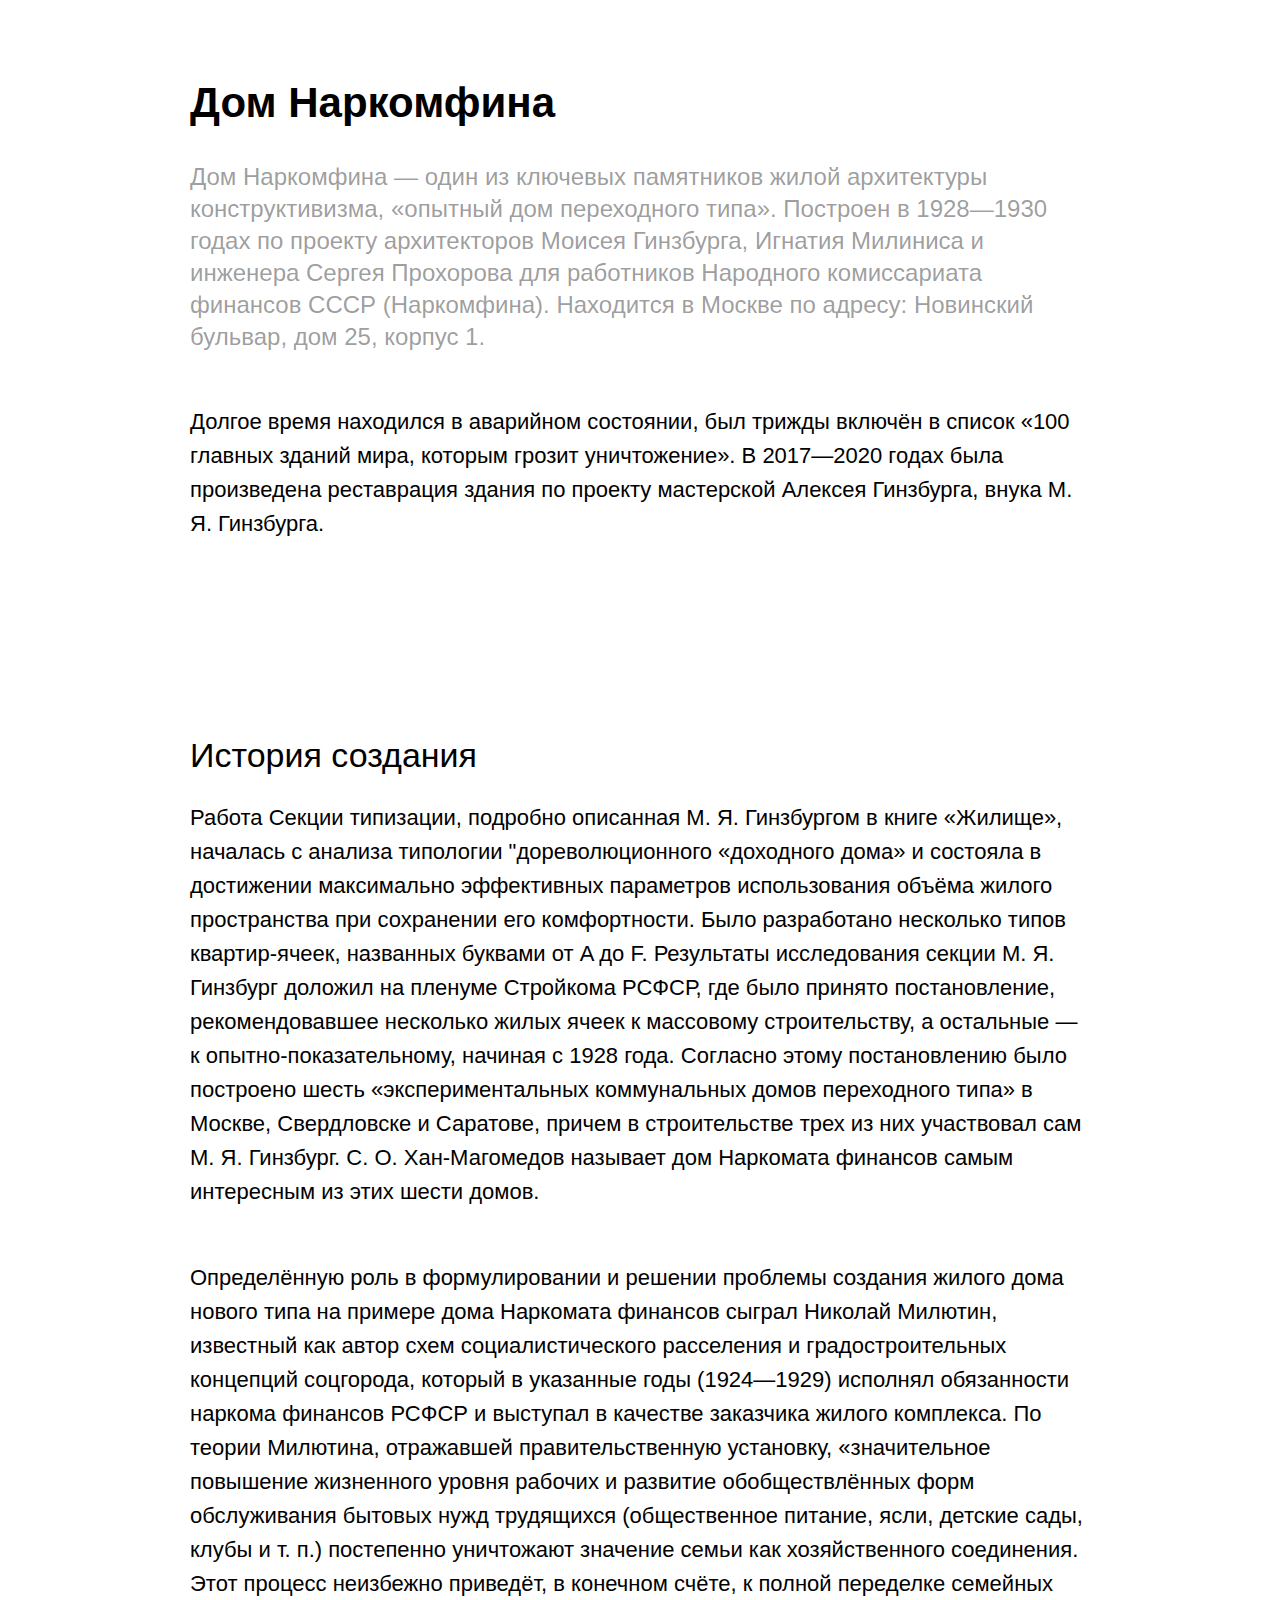
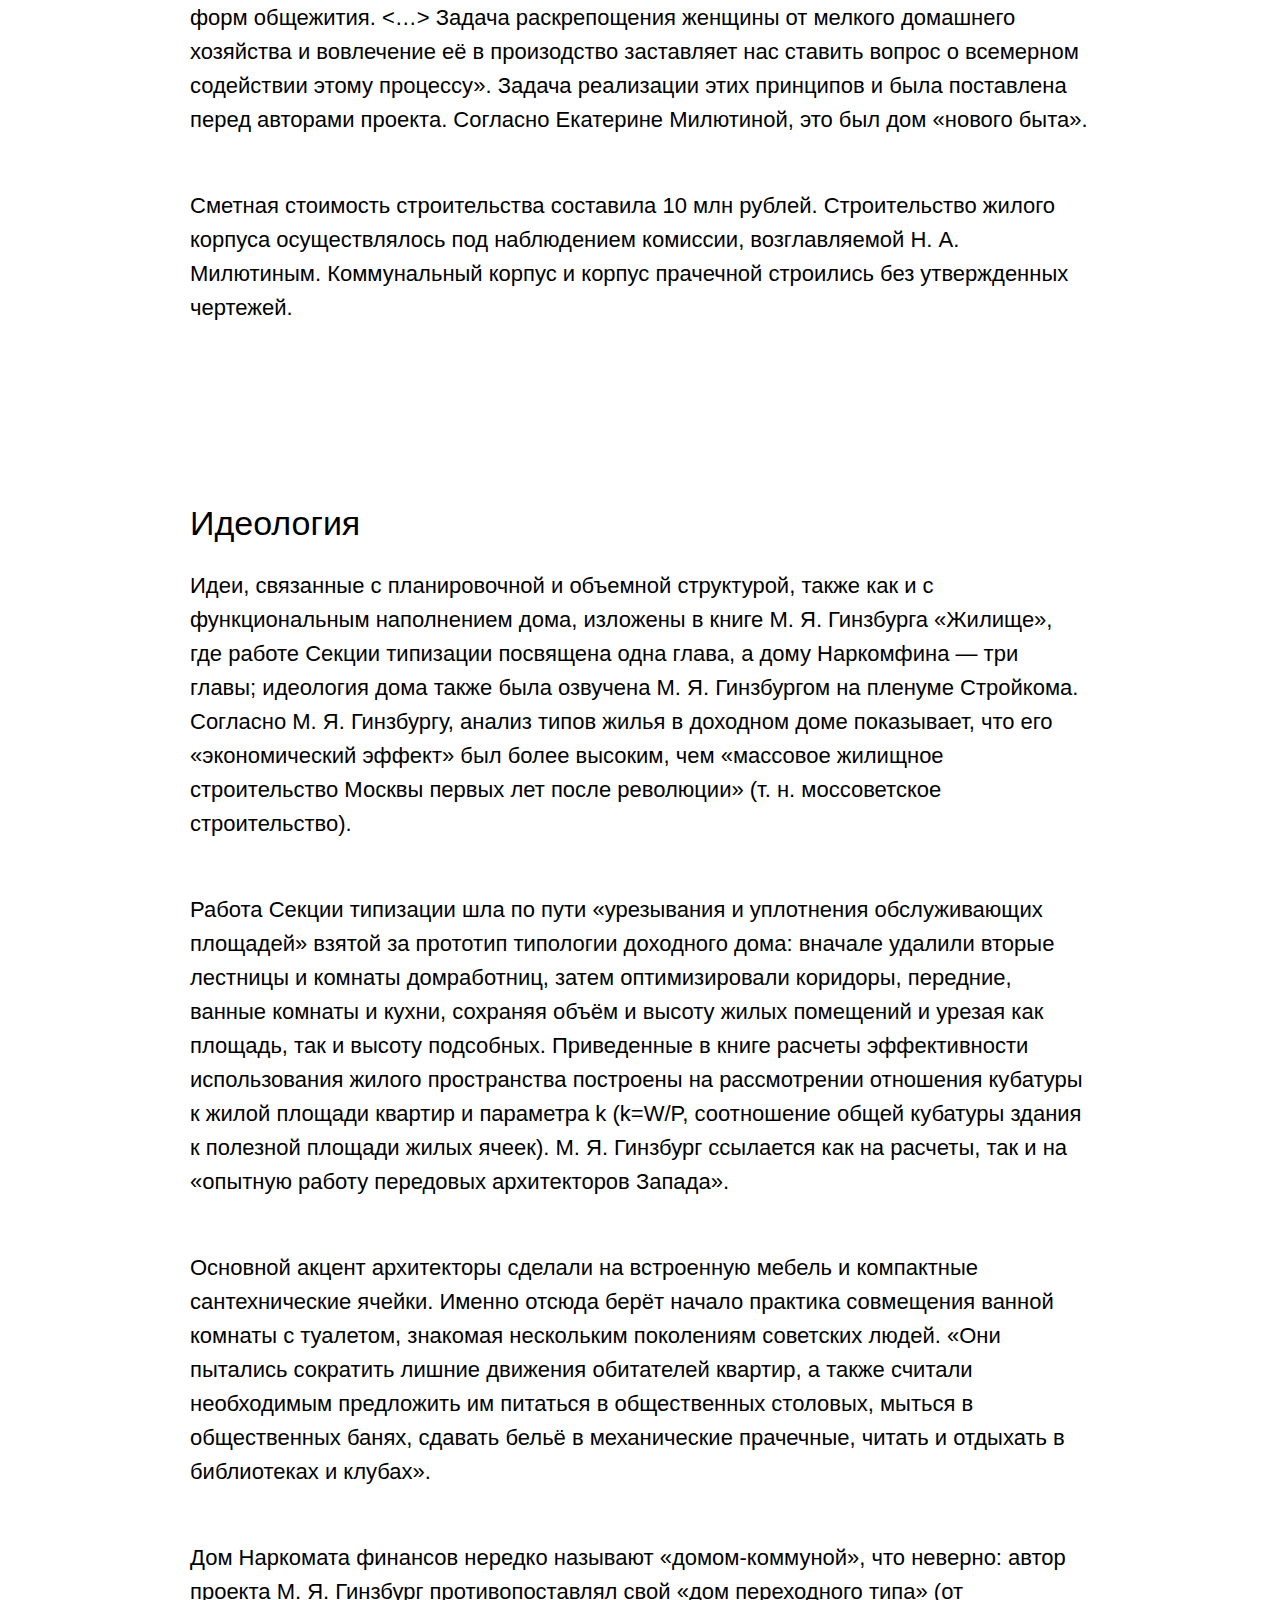
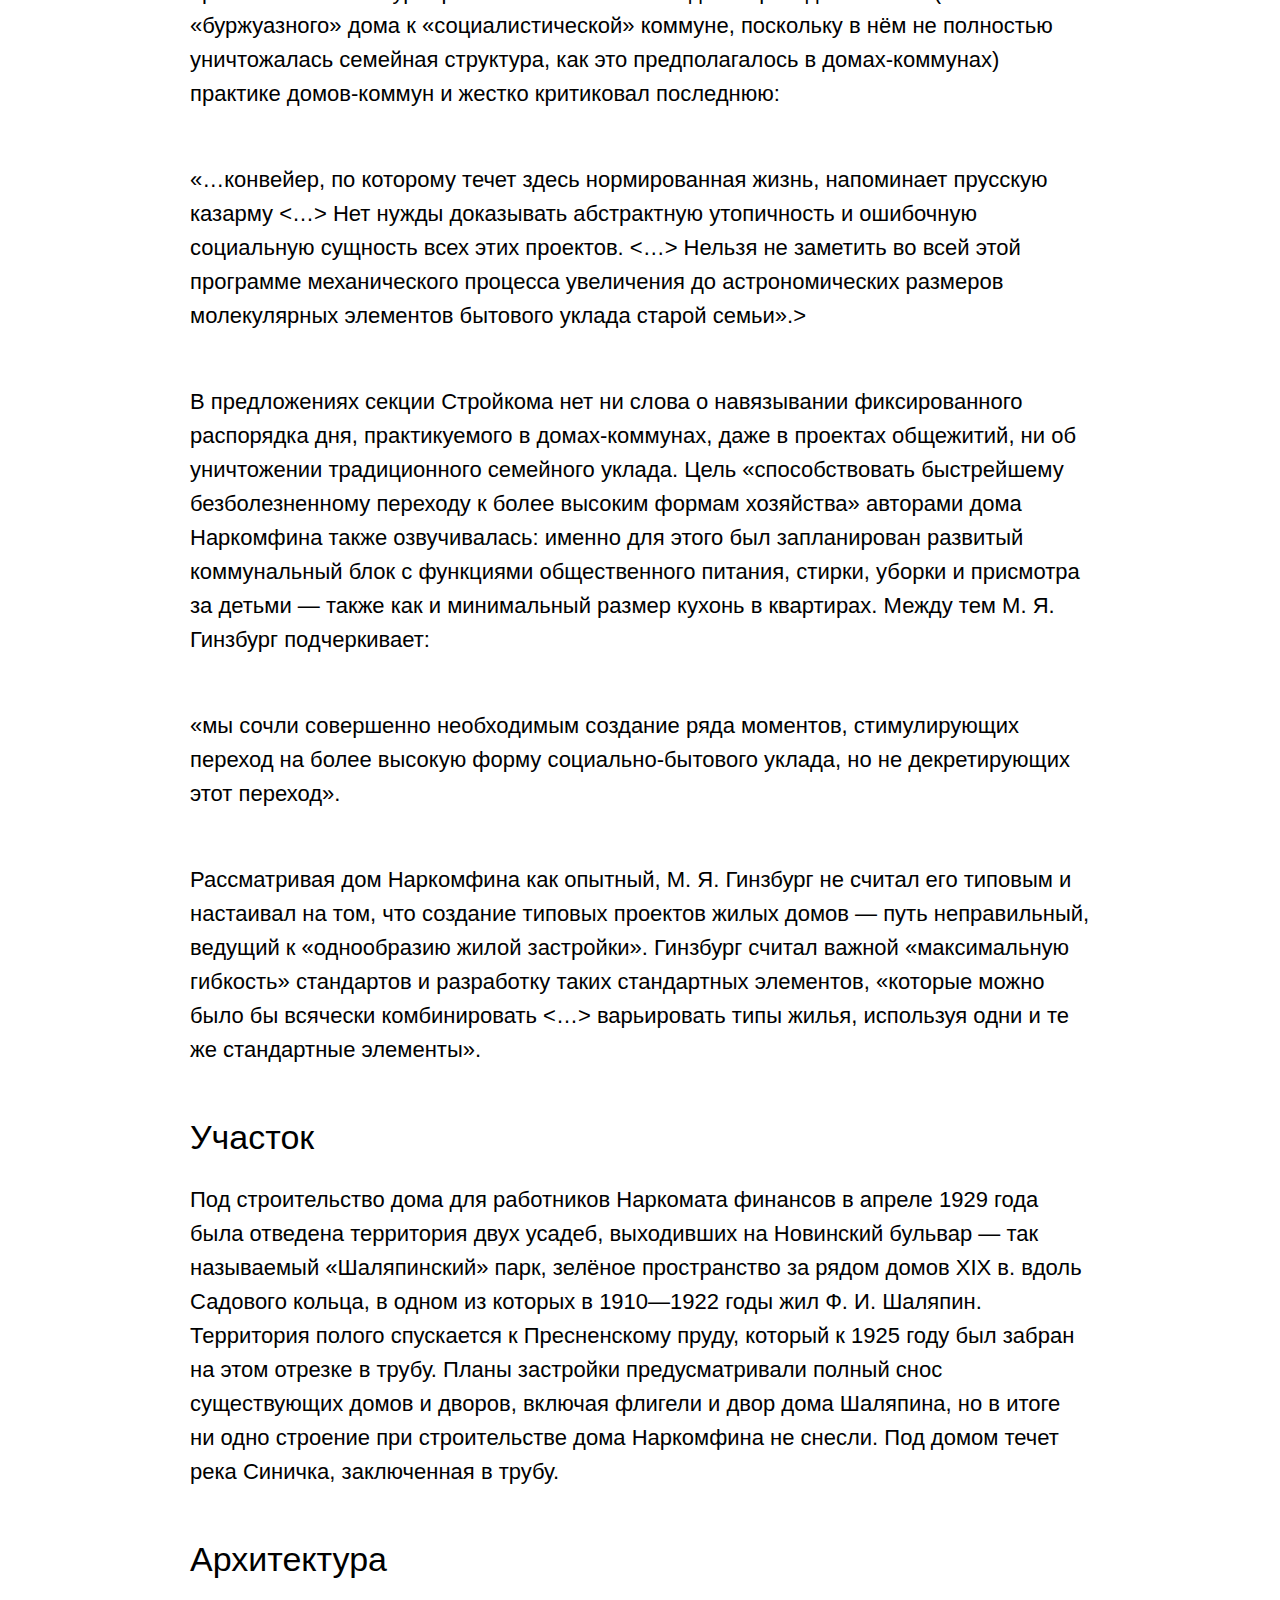
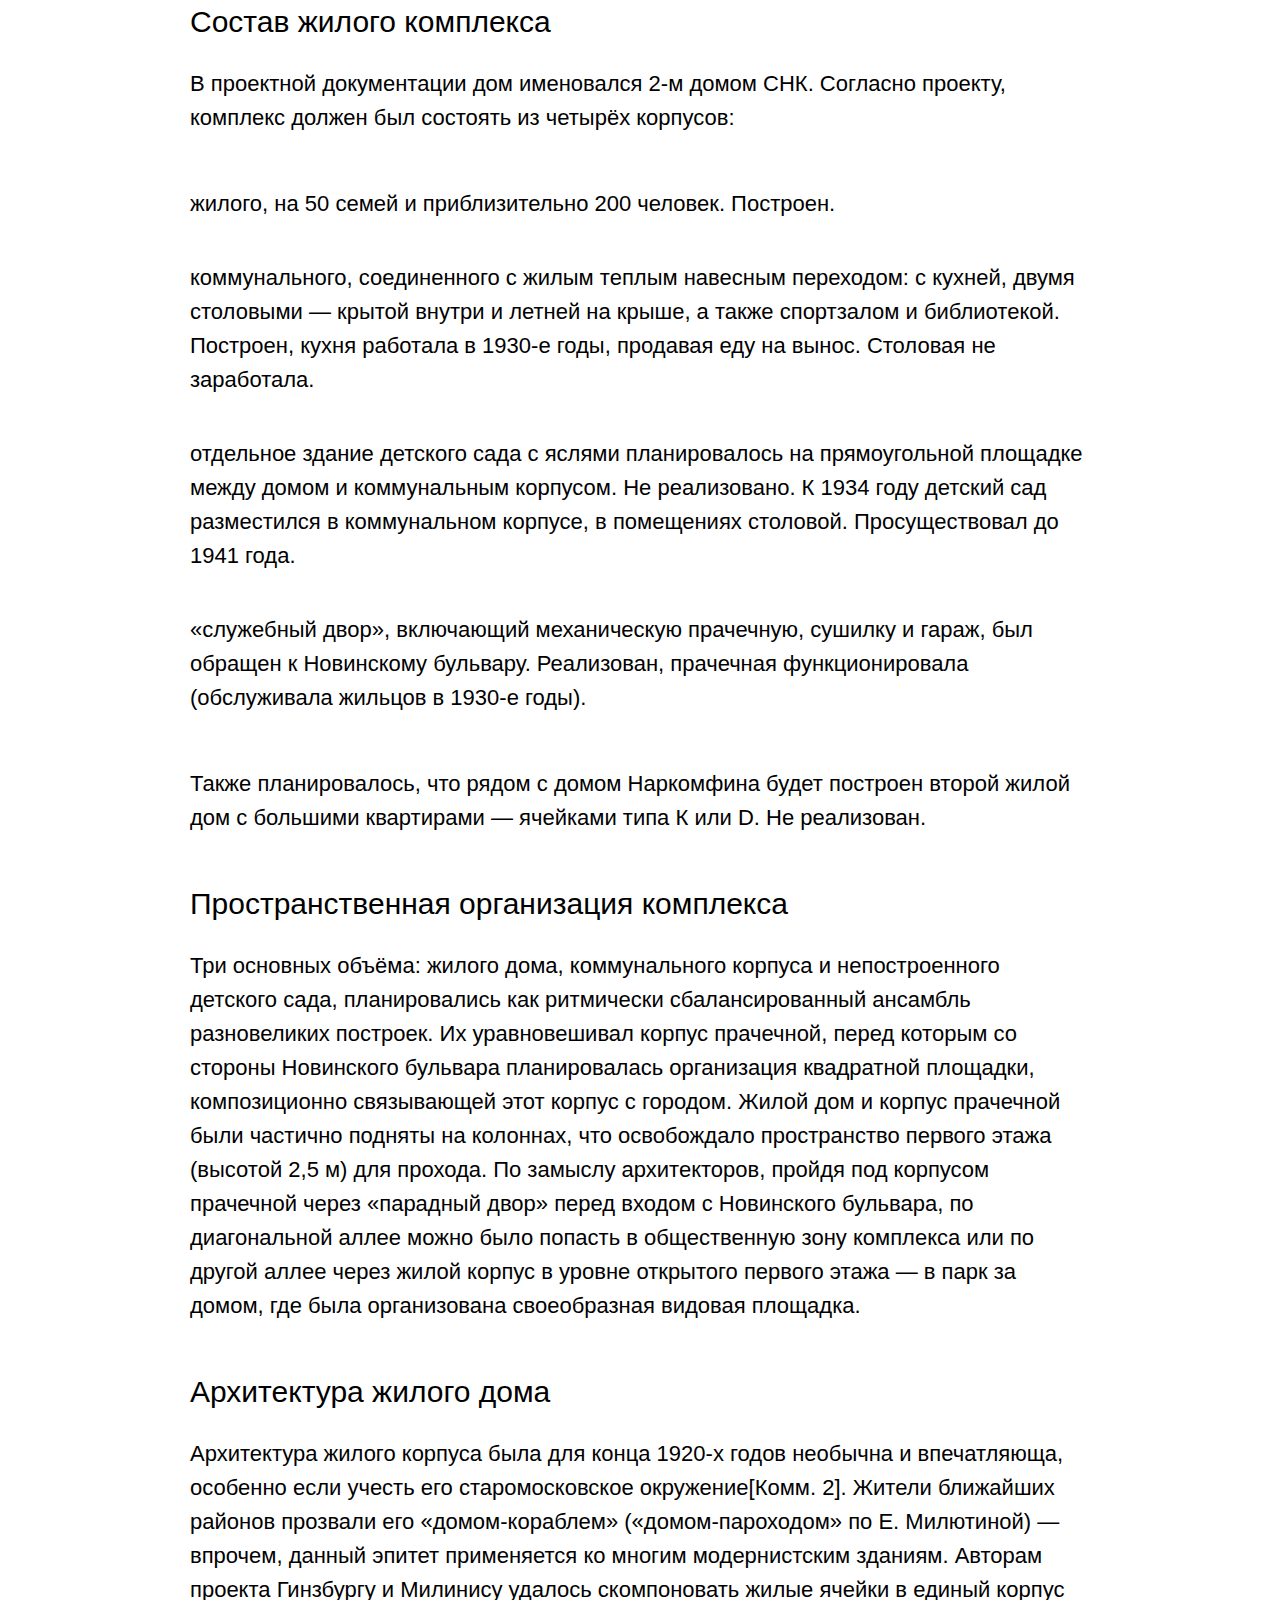
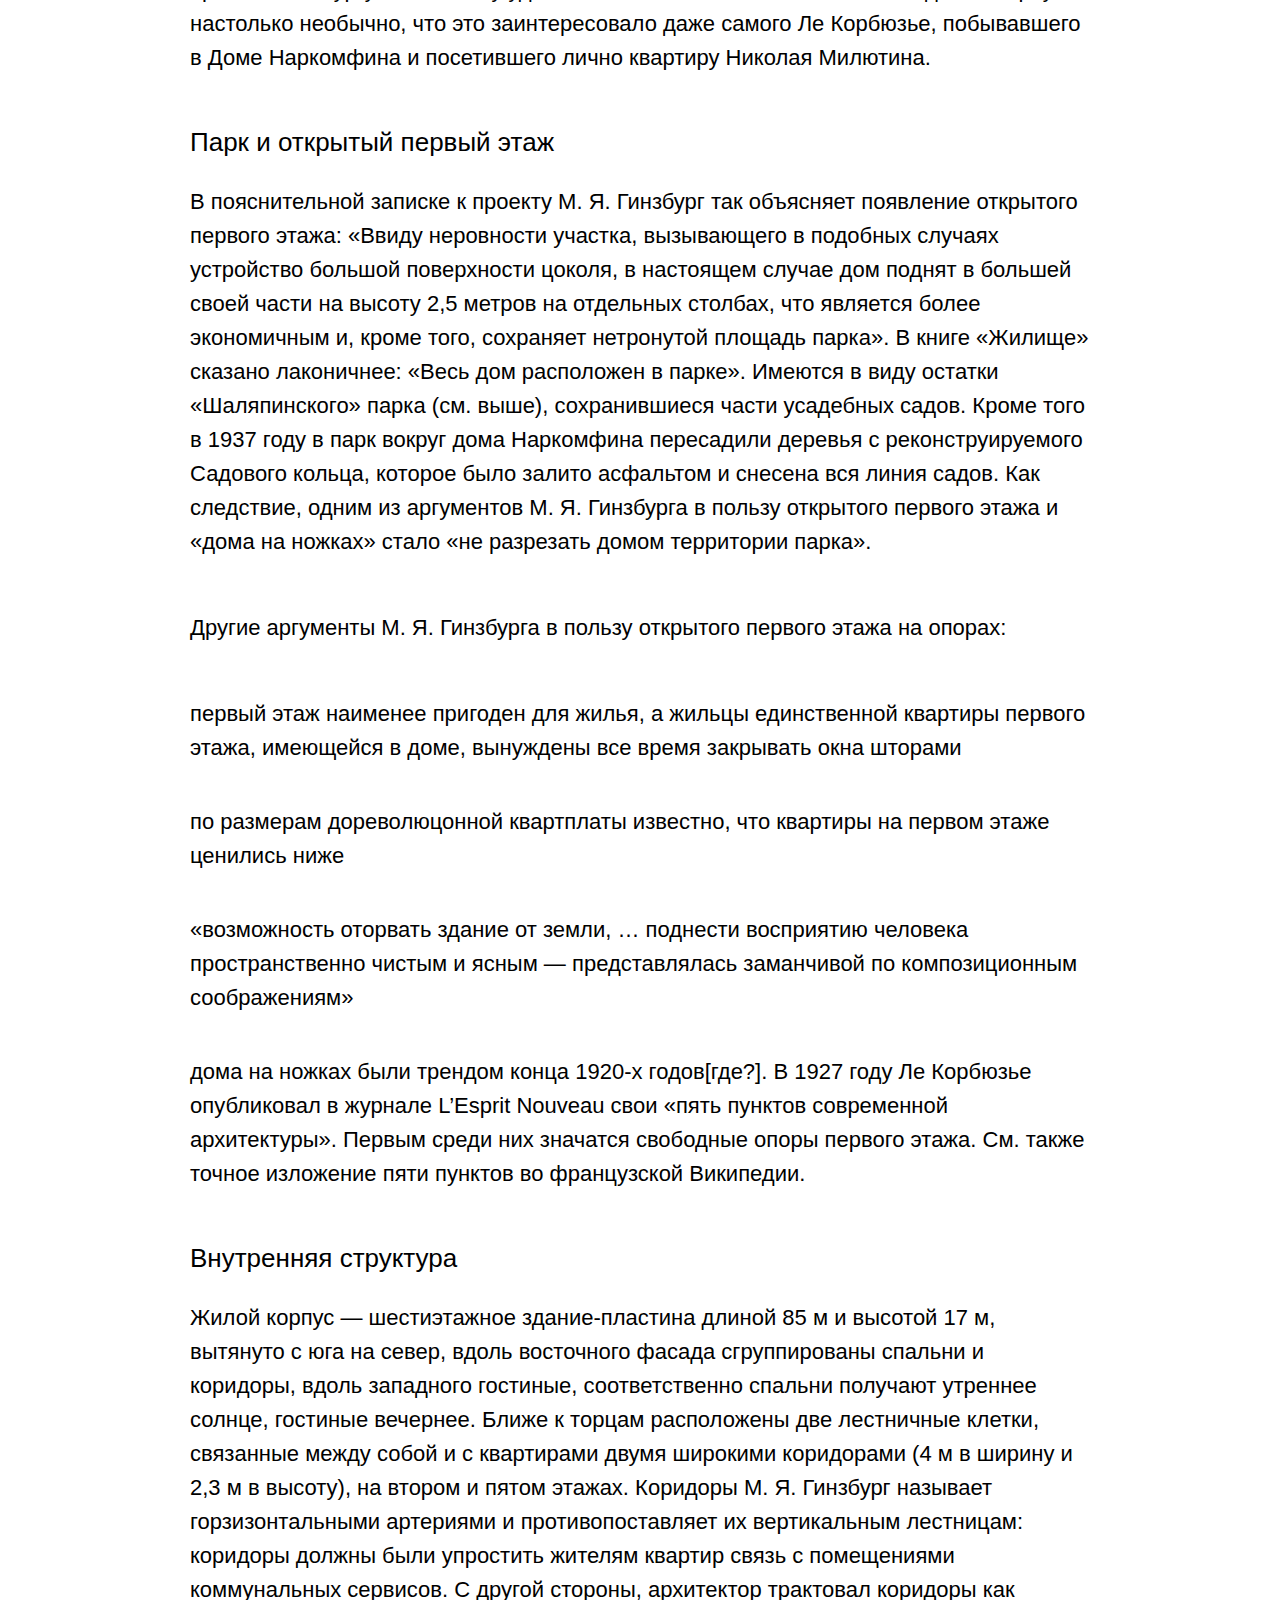
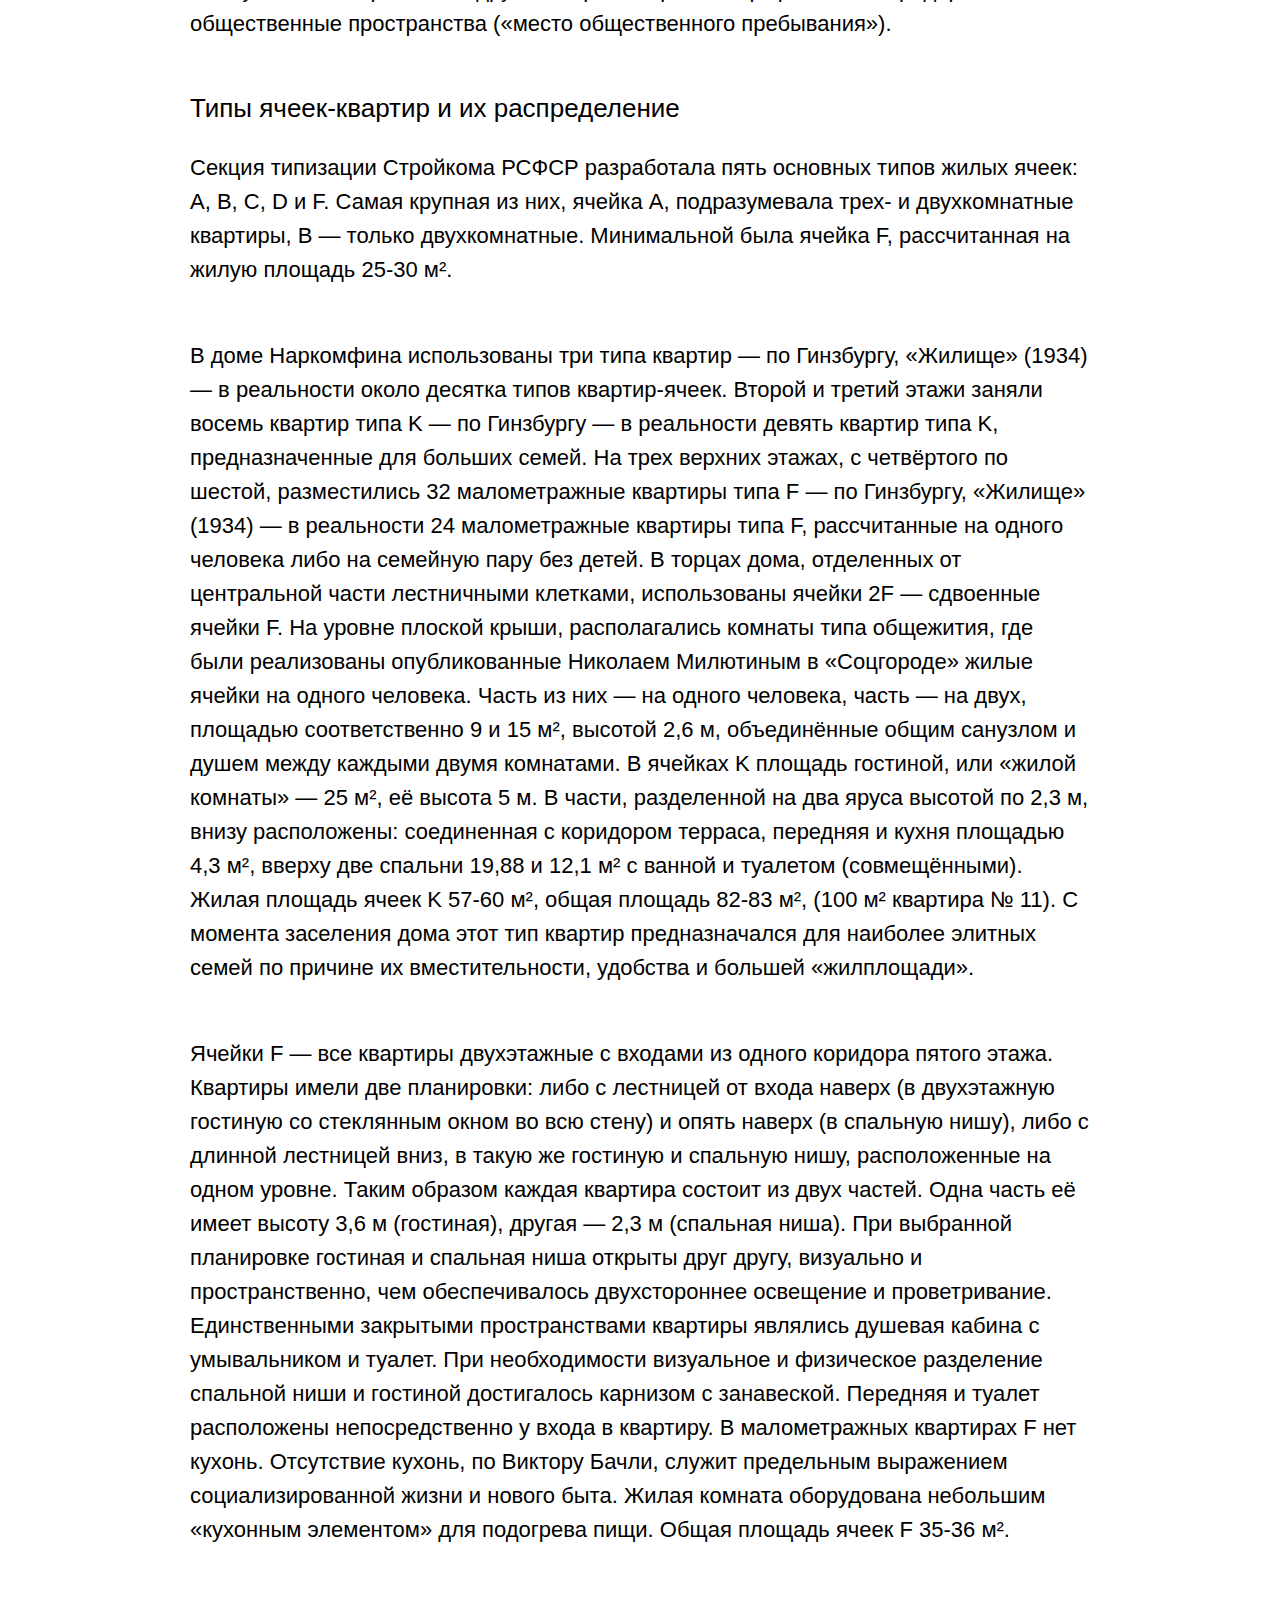
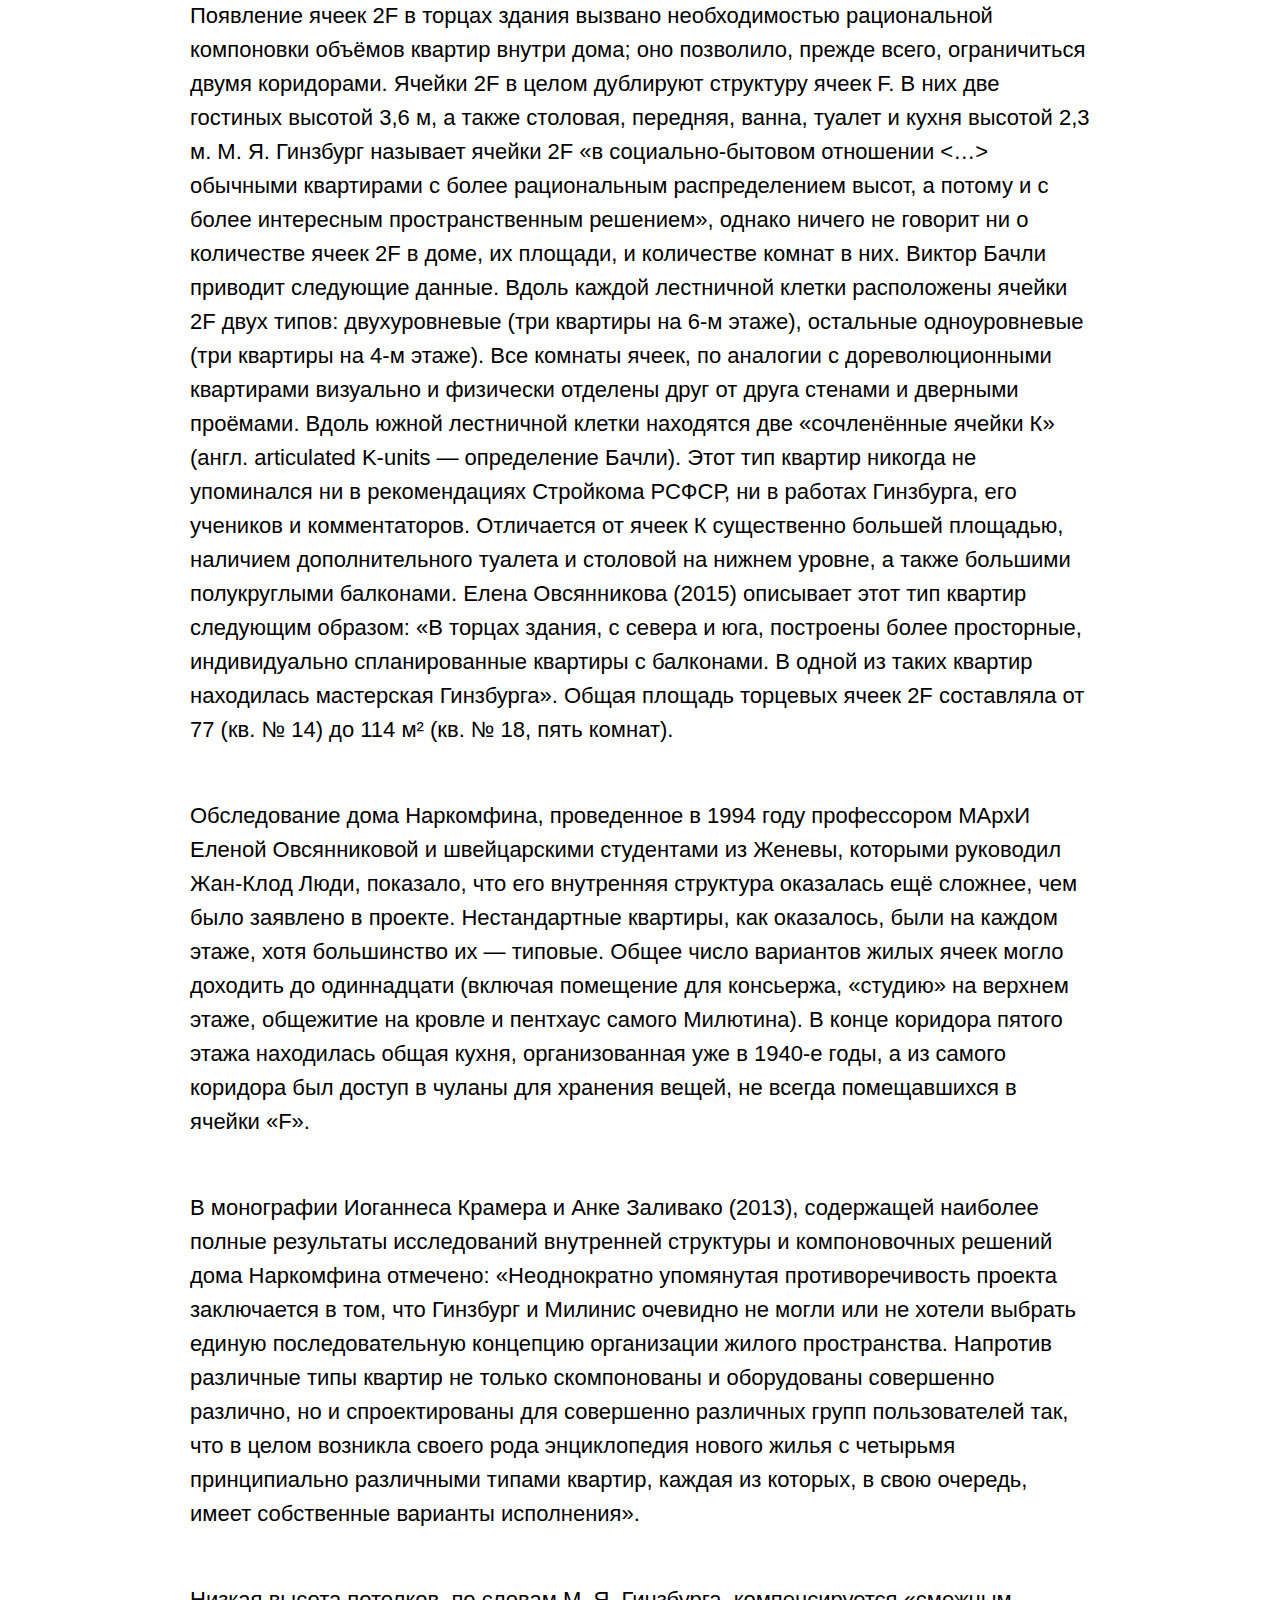
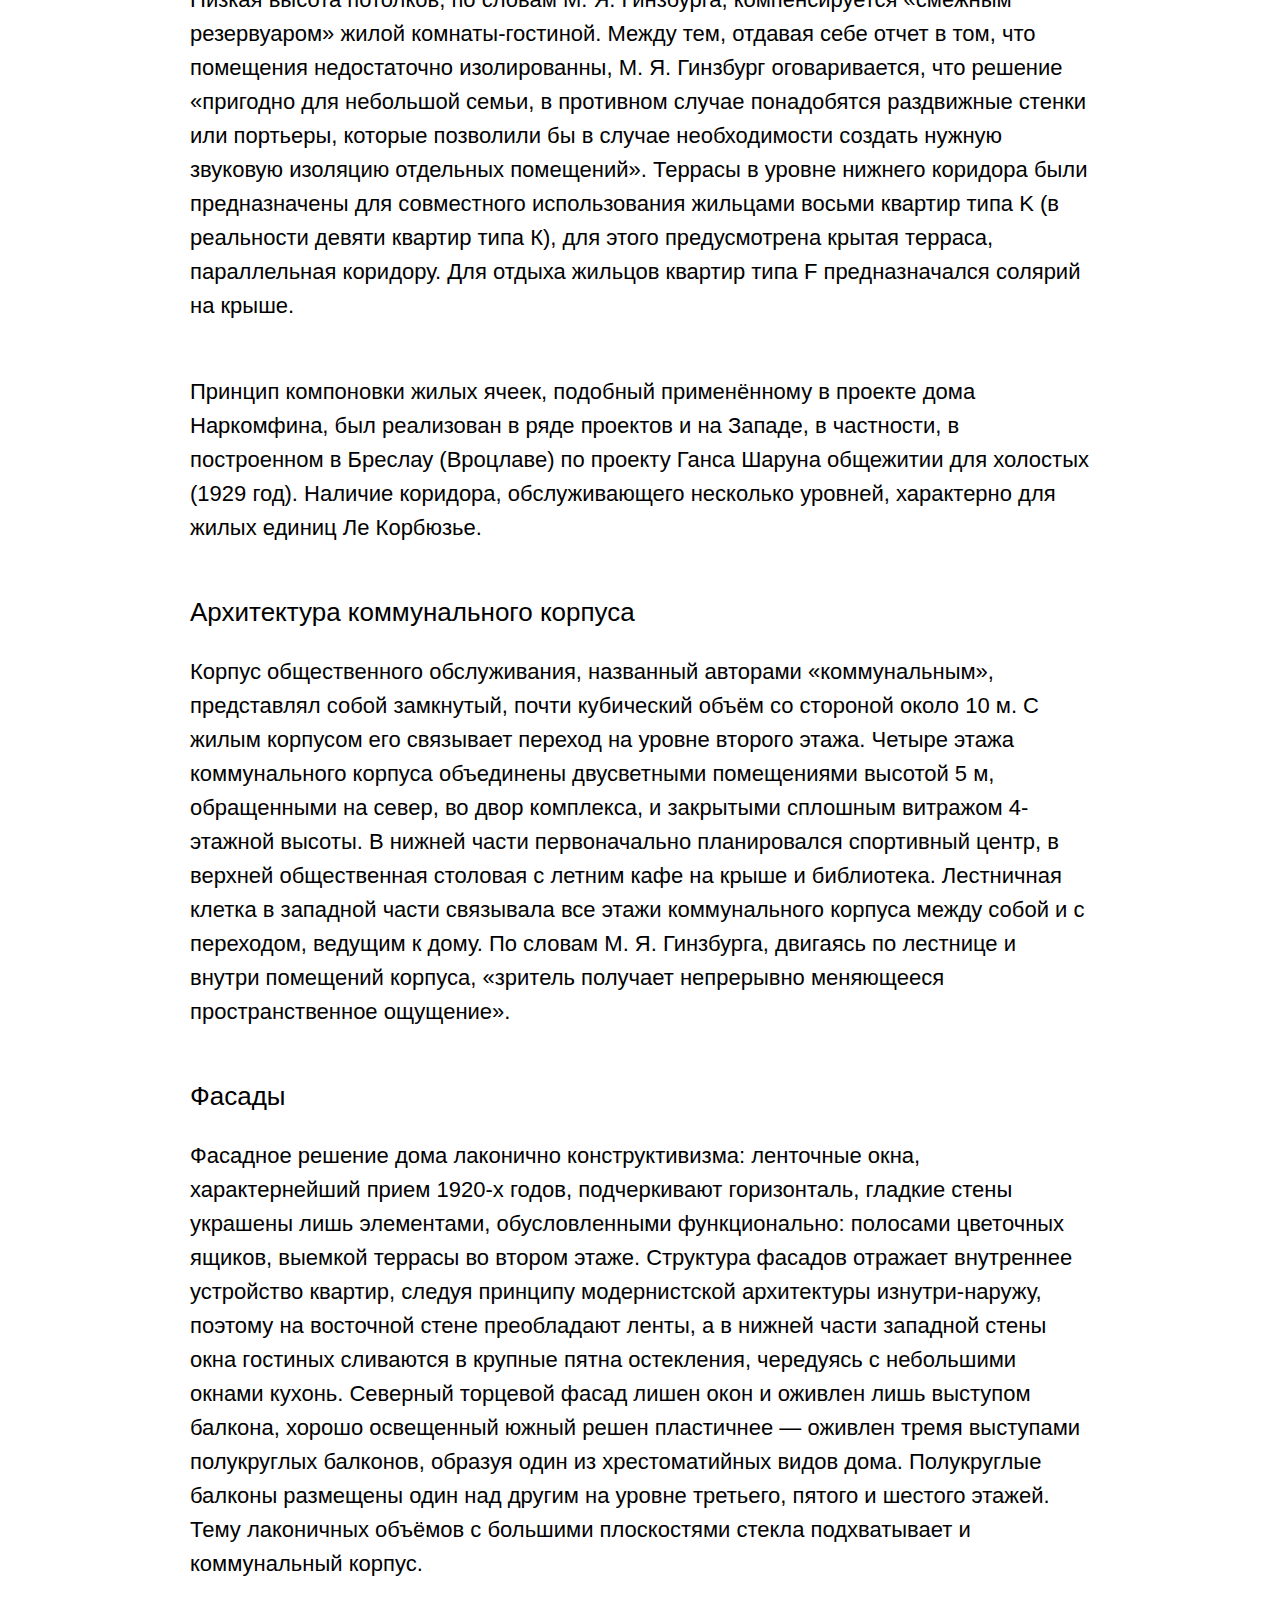
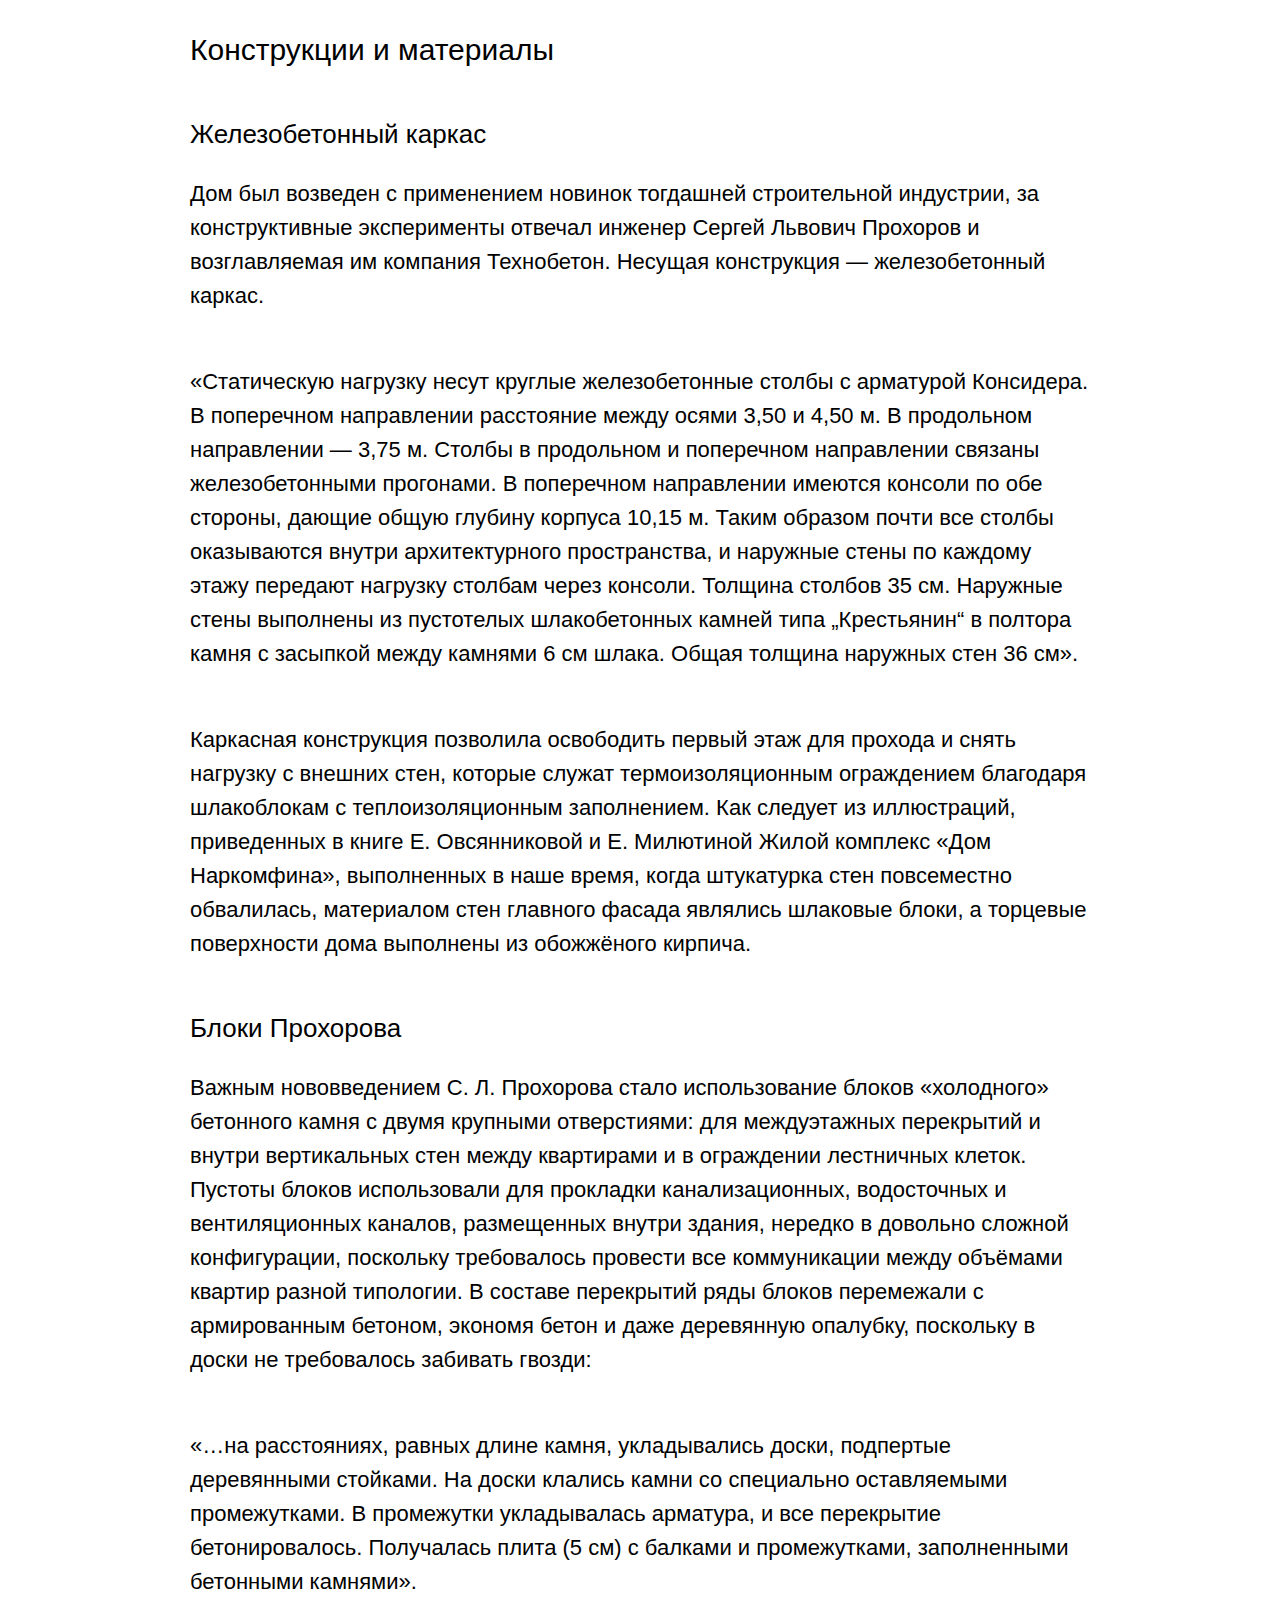
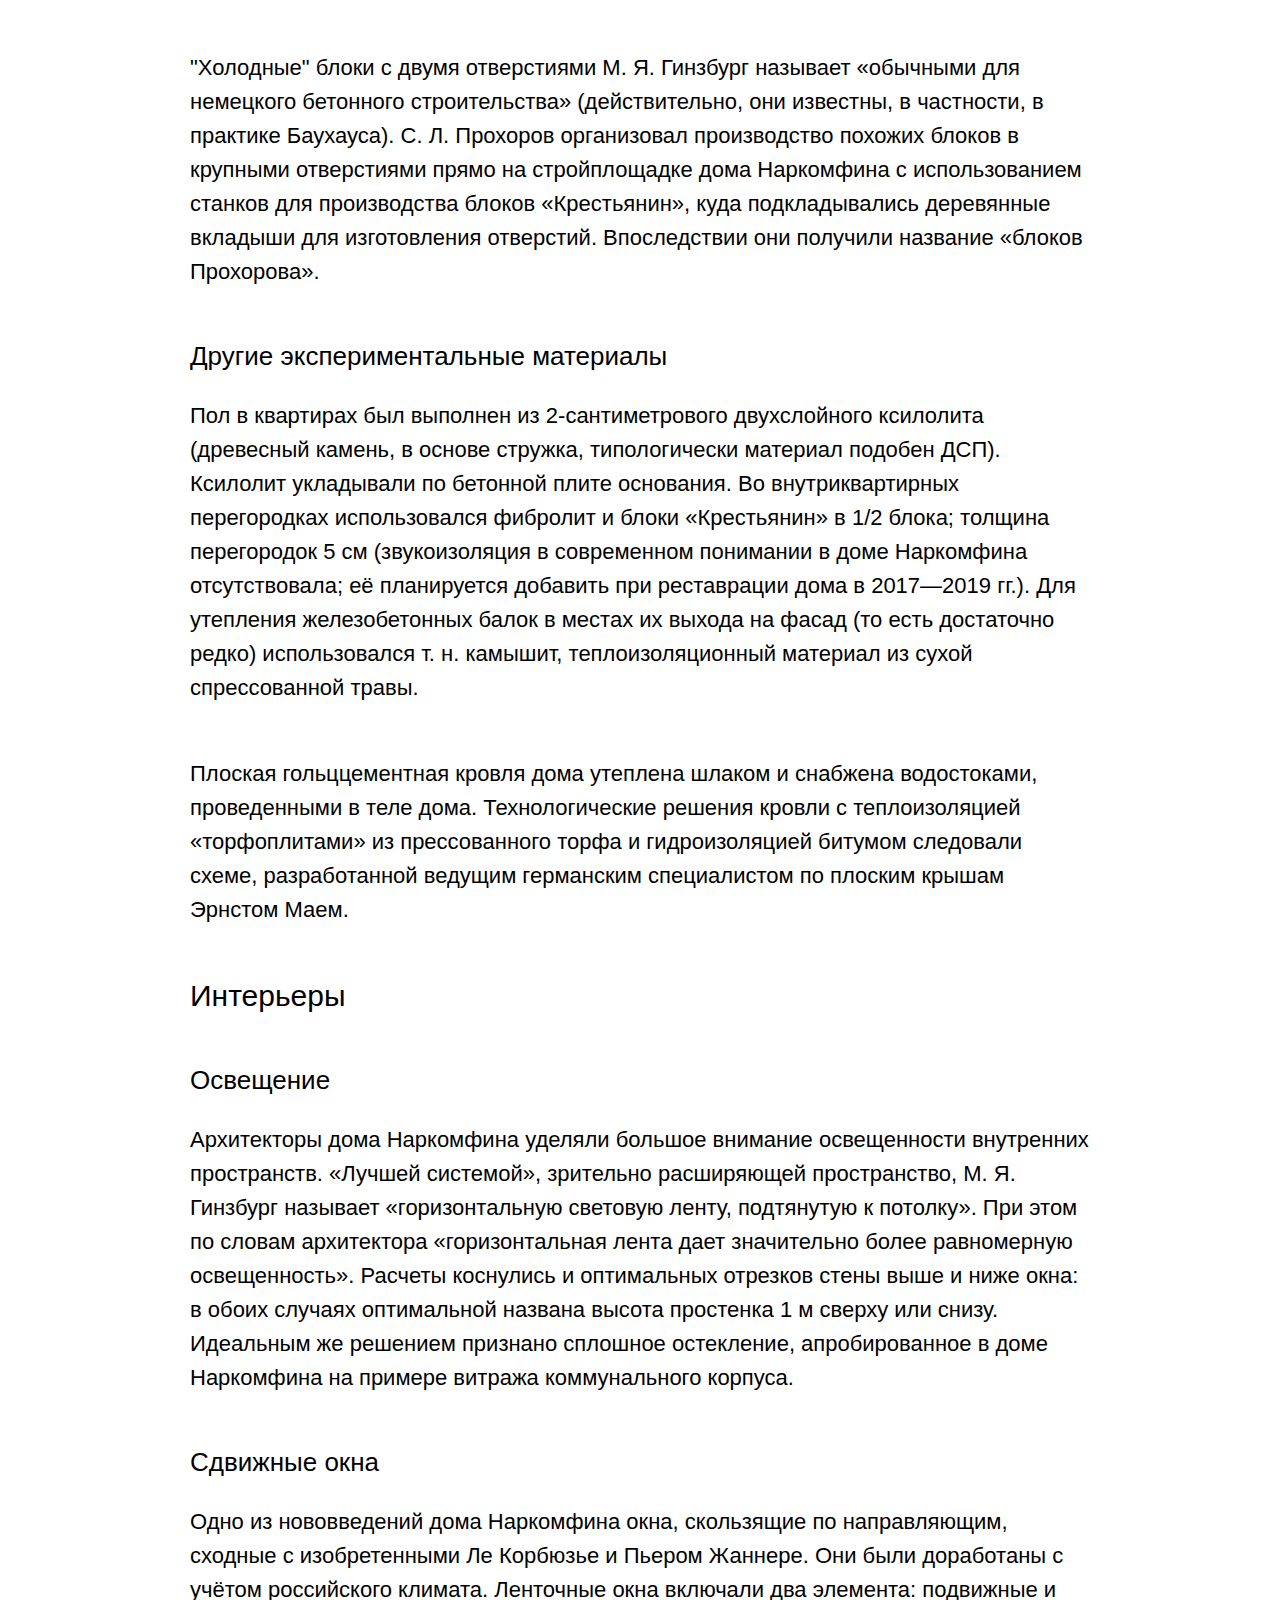
==== index.html @ 3f0c468a "rename index" ====
<!DOCTYPE html>
<html lang=ru>
  <head>
    <meta charset="utf-8">
    <title>Дом Наркомфина</title>
<link rel="stylesheet" href="reset.css">

<style>

/* font-family: 'PT Sans', sans-serif;
font-family: 'PT Sans Caption', sans-serif; */

body {
   font-family: 'PT Sans', sans-serif;
 }

 h1, h2, h3, h4, p, li {
   width: 900px;
   margin: 0 auto;
   /* 0 -- это высота, auto -- это ширина. Мы сделали все текстовые элементы на странице колонкой шириной в 900 пикселей, по центру страницы*/
 }



/* ЗАГОЛОВОК ПЕРВОГО УРОВНЯ (а он у нас один)*/
h1 {
  font-size: 42px;
  line-height: 45px;
  font-weight: bold;
  margin-top: 80px;
  margin-bottom: 36px;
}


/* ПАРАГРАФЫ, КОТОРЫЕ ИДУТ ПОСЛЕ ЗАГОЛОВКОВ ПЕРВОГО УРОВНЯ (а у нас только один h1) */
/* Стилизует все p, которые идут после всех h1 */
h1 + p {
  font-size: 24px;
  line-height: 32px;
  color: rgba(0,0,0,.4);
}


h2 {
font-size: 34px;
line-height: 36px;
font-weight: bold
margin-top: 64px;
margin-bottom: 28px;
}

h3 {
font-size: 30px;
line-height: 34px;
font-weight: bold
margin-top: 52px;
margin-bottom: 28px;
}


h4 {
font-size: 26px;
line-height: 30px;
font-size: bold;
margin-top: 52px;
margin-bottom: 28px;
}

/* ПАРАГРАФЫ */
p {
font-size: 22px;
line-height: 34px;
margin-bottom: 52px;
}


em {
  margin-top: 52px;
  margin-bottom: 52px;
}


/* ????????????????????????? */
/* Как быть с li????? Расстояние между li -- 40 px/
А также набор буллитов обрамлён 52 px сверху и снизу*/
li {
  font-size: 22px;
  line-height: 34px;
}

li + li {
  margin-top: 40px;
}

.nav-pre {
  display: none;
}

/* КАРТИНОЧЬКИ */
img {
display: block;
/* Элемент заполняет собой всю ширину, справа и слева от него ничего поставить нельзя. */
width: 900px;
margin: 90px auto;
}


/* ?????? */
/* Как сделать 80px в сааааамом низу? Задать последнему абзацу класс и поставить ему margin-bottom 80px?*/


</style>


  </head>








  <body>
    <h1>Дом Наркомфина</h1>
    <p><b>Дом Наркомфина</b> — один из ключевых памятников жилой архитектуры конструктивизма, «опытный дом переходного типа». Построен в 1928—1930 годах по проекту архитекторов  Моисея Гинзбурга, Игнатия Милиниса и инженера Сергея Прохорова для работников Народного комиссариата финансов СССР (Наркомфина). Находится в Москве по адресу: Новинский бульвар, дом 25, корпус 1.</p>
<p>Долгое время находился в аварийном состоянии, был трижды включён в список «100 главных зданий мира, которым грозит уничтожение». В 2017—2020 годах была произведена реставрация здания по проекту мастерской Алексея Гинзбурга, внука М. Я. Гинзбурга.</p>



<img src="https://upload.wikimedia.org/wikipedia/commons/thumb/0/05/Dom_Narkomfin_under_renovation.jpg/600px-Dom_Narkomfin_under_renovation.jpg" alt="">



<br>




<div class="nav-pre">

    <h2>Содержание</h2>
<ol>
    <li>История создания</li>
    <ol><li>1.1  Идеология</li></ol>
    <li>Участок</li>
    <li>Архитектура</li>
      <ol>
      <li>Состав жилого комплекса</li>
      <li>Пространственная организация комплекса</li>
      <li>Архитектура жилого дома</li>

                 <ol><li>Парк и открытый первый этаж</li>
                 <li>Внутренняя структура</li>
                 <li>Типы ячеек-квартир и их распределение</li>
                 <li>Архитектура коммунального корпуса</li>
                 <li>Фасады</li></ol>
          <li>Конструкции и материалы</li>
                 <ol><li>Железобетонный каркас</li>
                 <li>Блоки Прохорова</li>
                 <li>Другие экспериментальные материалы</li></ol>
         <li>Интерьеры</li>
                 <ol><li>Освещение</li>
                 <li>Сдвижные окна</li>
                 <li>Цвет</li></ol>
      </ol>

    <li>Критика проекта</li>
        <ol><li>С технической стороны</li>
                 <li>С бытовой стороны</li></ol>


    <li>История эксплуатации и проект реставрации</li>
                <ol><li>Развитие городского окружения</li>
                 <li>Перестройки</li>
                 <li>Причины ветхости дома</li>
                 <li>Новейшая история дома и реставрация</li></ol>
    <li>Значение проекта в исторической перспективе</li>
    <li>Реальная жизнь в доме Наркомфина</li>
                 <ol><li>Известные жители</li></ol>

  </ol>
</div>

<h2>История создания</h2>
<div class="">


<p>Работа Секции типизации, подробно описанная М. Я. Гинзбургом в книге «Жилище», началась с анализа типологии "дореволюционного «доходного дома» и состояла в достижении максимально эффективных параметров использования объёма жилого пространства при сохранении его комфортности. Было разработано несколько типов квартир-ячеек, названных буквами от A до F. Результаты исследования секции М. Я. Гинзбург доложил на пленуме Стройкома РСФСР, где было принято постановление, рекомендовавшее несколько жилых ячеек к массовому строительству, а остальные — к опытно-показательному, начиная с 1928 года. Согласно этому постановлению было построено шесть «экспериментальных коммунальных домов переходного типа» в Москве, Свердловске и Саратове, причем в строительстве трех из них участвовал сам М. Я. Гинзбург. С. О. Хан-Магомедов называет дом Наркомата финансов самым интересным из этих шести домов.</p>

<p>Определённую роль в формулировании и решении проблемы создания жилого дома нового типа на примере дома Наркомата финансов сыграл Николай Милютин, известный как автор схем социалистического расселения и градостроительных концепций соцгорода, который в указанные годы (1924—1929) исполнял обязанности наркома финансов РСФСР и выступал в качестве заказчика жилого комплекса. По теории Милютина, отражавшей правительственную установку, «значительное повышение жизненного уровня рабочих и развитие обобществлённых форм обслуживания бытовых нужд трудящихся (общественное питание, ясли, детские сады, клубы и т. п.) постепенно уничтожают значение семьи как хозяйственного соединения. Этот процесс неизбежно приведёт, в конечном счёте, к полной переделке семейных форм общежития. <…> Задача раскрепощения женщины от мелкого домашнего хозяйства и вовлечение её в произодство заставляет нас ставить вопрос о всемерном содействии этому процессу». Задача реализации этих принципов и была поставлена перед авторами проекта. Согласно Екатерине Милютиной, это был дом «нового быта».</p>

<p>Сметная стоимость строительства составила 10 млн рублей. Строительство жилого корпуса осуществлялось под наблюдением комиссии, возглавляемой Н. А. Милютиным. Коммунальный корпус и корпус прачечной строились без утвержденных чертежей.</p>
</div>

<img src="https://upload.wikimedia.org/wikipedia/commons/7/70/Moisei_Ginzburg.jpg" alt="">
<h2>Идеология</h2>
<p>Идеи, связанные с планировочной и объемной структурой, также как и с функциональным наполнением дома, изложены в книге М. Я. Гинзбурга «Жилище», где работе Секции типизации посвящена одна глава, а дому Наркомфина — три главы; идеология дома также была озвучена М. Я. Гинзбургом на пленуме Стройкома. Согласно М. Я. Гинзбургу, анализ типов жилья в доходном доме показывает, что его «экономический эффект» был более высоким, чем «массовое жилищное строительство Москвы первых лет после революции» (т. н. моссоветское строительство).</p>

<p>Работа Секции типизации шла по пути «урезывания и уплотнения обслуживающих площадей» взятой за прототип типологии доходного дома: вначале удалили вторые лестницы и комнаты домработниц, затем оптимизировали коридоры, передние, ванные комнаты и кухни, сохраняя объём и высоту жилых помещений и урезая как площадь, так и высоту подсобных. Приведенные в книге расчеты эффективности использования жилого пространства построены на рассмотрении отношения кубатуры к жилой площади квартир и параметра k (k=W/P, соотношение общей кубатуры здания к полезной площади жилых ячеек). М. Я. Гинзбург ссылается как на расчеты, так и на «опытную работу передовых архитекторов Запада».</p>

<p>Основной акцент архитекторы сделали на встроенную мебель и компактные сантехнические ячейки. Именно отсюда берёт начало практика совмещения ванной комнаты с туалетом, знакомая нескольким поколениям советских людей. «Они пытались сократить лишние движения обитателей квартир, а также считали необходимым предложить им питаться в общественных столовых, мыться в общественных банях, сдавать бельё в механические прачечные, читать и отдыхать в библиотеках и клубах».</p>

<p>Дом Наркомата финансов нередко называют «домом-коммуной», что неверно: автор проекта М. Я. Гинзбург противопоставлял свой «дом переходного типа» (от «буржуазного» дома к «социалистической» коммуне, поскольку в нём не полностью уничтожалась семейная структура, как это предполагалось в домах-коммунах) практике домов-коммун и жестко критиковал последнюю:</p>
<p>
  <em> «…конвейер, по которому течет здесь нормированная жизнь, напоминает прусскую казарму <…> Нет нужды доказывать абстрактную утопичность и ошибочную социальную сущность всех этих проектов. <…> Нельзя не заметить во всей этой программе механического процесса увеличения до астрономических размеров молекулярных элементов бытового уклада старой семьи».</em>>

<p>В предложениях секции Стройкома нет ни слова о навязывании фиксированного распорядка дня, практикуемого в домах-коммунах, даже в проектах общежитий, ни об уничтожении традиционного семейного уклада. Цель «способствовать быстрейшему безболезненному переходу к более высоким формам хозяйства» авторами дома Наркомфина также озвучивалась: именно для этого был запланирован развитый коммунальный блок с функциями общественного питания, стирки, уборки и присмотра за детьми — также как и минимальный размер кухонь в квартирах. Между тем М. Я. Гинзбург подчеркивает:</p>

<p><em>«мы сочли совершенно необходимым создание ряда моментов, стимулирующих переход на более высокую форму социально-бытового уклада, но не декретирующих этот переход».</em></p>

<p>
  Рассматривая дом Наркомфина как опытный, М. Я. Гинзбург не считал его типовым и настаивал на том, что создание типовых проектов жилых домов — путь неправильный, ведущий к «однообразию жилой застройки». Гинзбург считал важной «максимальную гибкость» стандартов и разработку таких стандартных элементов, «которые можно было бы всячески комбинировать <…> варьировать типы жилья, используя одни и те же стандартные элементы».</p>
</p>

<h2>Участок</h2>
<p>Под строительство дома для работников Наркомата финансов в апреле 1929 года была отведена территория двух усадеб, выходивших на Новинский бульвар — так называемый «Шаляпинский» парк, зелёное пространство за рядом домов XIX в. вдоль Садового кольца, в одном из которых в 1910—1922 годы жил Ф. И. Шаляпин. Территория полого спускается к Пресненскому пруду, который к 1925 году был забран на этом отрезке в трубу. Планы застройки предусматривали полный снос существующих домов и дворов, включая флигели и двор дома Шаляпина, но в итоге ни одно строение при строительстве дома Наркомфина не снесли. Под домом течет река Синичка, заключенная в трубу.</p>


  <h2>Архитектура</h2>
   <h3><strong>Состав жилого комплекса</strong></h3>
<p>В проектной документации дом именовался 2-м домом СНК. Согласно проекту, комплекс должен был состоять из четырёх корпусов:
<ol>
  <li>жилого, на 50 семей и приблизительно 200 человек. Построен.</li>
  <li>коммунального, соединенного с жилым теплым навесным переходом: с кухней, двумя столовыми — крытой внутри и летней на крыше, а также спортзалом и библиотекой. Построен, кухня работала в 1930-е годы, продавая еду на вынос. Столовая не заработала.</li>
  <li>отдельное здание детского сада с яслями планировалось на прямоугольной площадке между домом и коммунальным корпусом. Не реализовано. К 1934 году детский сад разместился в коммунальном корпусе, в помещениях столовой. Просуществовал до 1941 года.</li>
  <li>«служебный двор», включающий механическую прачечную, сушилку и гараж, был обращен к Новинскому бульвару. Реализован, прачечная функционировала (обслуживала жильцов в 1930-е годы).</li>
  </ol>
</p>
<p>Также планировалось, что рядом с домом Наркомфина будет построен второй жилой дом с большими квартирами — ячейками типа К или D. Не реализован.</p>




   <h3><strong>Пространственная организация комплекса</strong></h3>
<p>Три основных объёма: жилого дома, коммунального корпуса и непостроенного детского сада, планировались как ритмически сбалансированный ансамбль разновеликих построек. Их уравновешивал корпус прачечной, перед которым со стороны Новинского бульвара планировалась организация квадратной площадки, композиционно связывающей этот корпус с городом. Жилой дом и корпус прачечной были частично подняты на колоннах, что освобождало пространство первого этажа (высотой 2,5 м) для прохода. По замыслу архитекторов, пройдя под корпусом прачечной через «парадный двор» перед входом с Новинского бульвара, по диагональной аллее можно было попасть в общественную зону комплекса или по другой аллее через жилой корпус в уровне открытого первого этажа — в парк за домом, где была организована своеобразная видовая площадка.</p>




   <h3><strong>Архитектура жилого дома</strong></h3>
<p>Архитектура жилого корпуса была для конца 1920-х годов необычна и впечатляюща, особенно если учесть его старомосковское окружение[Комм. 2]. Жители ближайших районов прозвали его «домом-кораблем» («домом-пароходом» по Е. Милютиной) — впрочем, данный эпитет применяется ко многим модернистским зданиям. Авторам проекта Гинзбургу и Милинису удалось скомпоновать жилые ячейки в единый корпус настолько необычно, что это заинтересовало даже самого Ле Корбюзье, побывавшего в Доме Наркомфина и посетившего лично квартиру Николая Милютина.</p>

    <h4>Парк и открытый первый этаж</h4>
<p>В пояснительной записке к проекту М. Я. Гинзбург так объясняет появление открытого первого этажа: «Ввиду неровности участка, вызывающего в подобных случаях устройство большой поверхности цоколя, в настоящем случае дом поднят в большей своей части на высоту 2,5 метров на отдельных столбах, что является более экономичным и, кроме того, сохраняет нетронутой площадь парка».
  В книге «Жилище» сказано лаконичнее: «Весь дом расположен в парке». Имеются в виду остатки «Шаляпинского» парка (см. выше), сохранившиеся части усадебных садов. Кроме того в 1937 году в парк вокруг дома Наркомфина пересадили деревья с реконструируемого Садового кольца, которое было залито асфальтом и снесена вся линия садов. Как следствие, одним из аргументов М. Я. Гинзбурга в пользу открытого первого этажа и «дома на ножках» стало «не разрезать домом территории парка».</p>
<p>Другие аргументы М. Я. Гинзбурга в пользу открытого первого этажа на опорах:</p>
     <ol>
     <li>первый этаж наименее пригоден для жилья, а жильцы единственной квартиры первого этажа, имеющейся в доме, вынуждены все время закрывать окна шторами</li>
     <li>по размерам дореволюцонной квартплаты известно, что квартиры на первом этаже ценились ниже</li>
     <li>«возможность оторвать здание от земли, … поднести восприятию человека пространственно чистым и ясным — представлялась заманчивой по композиционным соображениям»</li>
     <li>дома на ножках были трендом конца 1920-х годов[где?]. В 1927 году Ле Корбюзье опубликовал в журнале L’Esprit Nouveau свои «пять пунктов современной архитектуры». Первым среди них значатся свободные опоры первого этажа. См. также точное изложение пяти пунктов во французской Википедии.</li>
     </ol>

    <h4>Внутренняя структура</h4>
    <p>Жилой корпус — шестиэтажное здание-пластина длиной 85 м и высотой 17 м, вытянуто с юга на север, вдоль восточного фасада сгруппированы спальни и коридоры, вдоль западного гостиные, соответственно спальни получают утреннее солнце, гостиные вечернее. Ближе к торцам расположены две лестничные клетки, связанные между собой и с квартирами двумя широкими коридорами (4 м в ширину и 2,3 м в высоту), на втором и пятом этажах. Коридоры М. Я. Гинзбург называет горзизонтальными артериями и противопоставляет их вертикальным лестницам: коридоры должны были упростить жителям квартир связь с помещениями коммунальных сервисов. С другой стороны, архитектор трактовал коридоры как общественные пространства («место общественного пребывания»).</p>

    <h4>Типы ячеек-квартир и их распределение</h4>
    <p>Секция типизации Стройкома РСФСР разработала пять основных типов жилых ячеек: A, B, C, D и F. Самая крупная из них, ячейка A, подразумевала трех- и двухкомнатные квартиры, B — только двухкомнатные. Минимальной была ячейка F, рассчитанная на жилую площадь 25-30 м².</p>

<p>В доме Наркомфина использованы три типа квартир — по Гинзбургу, «Жилище» (1934) — в реальности около десятка типов квартир-ячеек. Второй и третий этажи заняли восемь квартир типа K — по Гинзбургу — в реальности девять квартир типа K, предназначенные для больших семей. На трех верхних этажах, с четвёртого по шестой, разместились 32 малометражные квартиры типа F — по Гинзбургу, «Жилище» (1934) — в реальности 24 малометражные квартиры типа F, рассчитанные на одного человека либо на семейную пару без детей. В торцах дома, отделенных от центральной части лестничными клетками, использованы ячейки 2F — сдвоенные ячейки F. На уровне плоской крыши, располагались комнаты типа общежития, где были реализованы опубликованные Николаем Милютиным в «Соцгороде» жилые ячейки на одного человека. Часть из них — на одного человека, часть — на двух, площадью соответственно 9 и 15 м², высотой 2,6 м, объединённые общим санузлом и душем между каждыми двумя комнатами.
  В ячейках K площадь гостиной, или «жилой комнаты» — 25 м², её высота 5 м. В части, разделенной на два яруса высотой по 2,3 м, внизу расположены: соединенная с коридором терраса, передняя и кухня площадью 4,3 м², вверху две спальни 19,88 и 12,1 м² с ванной и туалетом (совмещёнными). Жилая площадь ячеек K 57-60 м², общая площадь 82-83 м², (100 м² квартира № 11). С момента заселения дома этот тип квартир предназначался для наиболее элитных семей по причине их вместительности, удобства и большей «жилплощади».</p>
<p>Ячейки F — все квартиры двухэтажные с входами из одного коридора пятого этажа. Квартиры имели две планировки: либо с лестницей от входа наверх (в двухэтажную гостиную со стеклянным окном во всю стену) и опять наверх (в спальную нишу), либо с длинной лестницей вниз, в такую же гостиную и спальную нишу, расположенные на одном уровне. Таким образом каждая квартира состоит из двух частей. Одна часть её имеет высоту 3,6 м (гостиная), другая — 2,3 м (спальная ниша). При выбранной планировке гостиная и спальная ниша открыты друг другу, визуально и пространственно, чем обеспечивалось двухстороннее освещение и проветривание. Единственными закрытыми пространствами квартиры являлись душевая кабина с умывальником и туалет. При необходимости визуальное и физическое разделение спальной ниши и гостиной достигалось карнизом с занавеской. Передняя и туалет расположены непосредственно у входа в квартиру. В малометражных квартирах F нет кухонь. Отсутствие кухонь, по Виктору Бачли, служит предельным выражением социализированной жизни и нового быта. Жилая комната оборудована небольшим «кухонным элементом» для подогрева пищи. Общая площадь ячеек F 35-36 м².</p>
<p>Появление ячеек 2F в торцах здания вызвано необходимостью рациональной компоновки объёмов квартир внутри дома; оно позволило, прежде всего, ограничиться двумя коридорами. Ячейки 2F в целом дублируют структуру ячеек F. В них две гостиных высотой 3,6 м, а также столовая, передняя, ванна, туалет и кухня высотой 2,3 м. М. Я. Гинзбург называет ячейки 2F «в социально-бытовом отношении <…> обычными квартирами с более рациональным распределением высот, а потому и с более интересным пространственным решением», однако ничего не говорит ни о количестве ячеек 2F в доме, их площади, и количестве комнат в них. Виктор Бачли приводит следующие данные. Вдоль каждой лестничной клетки расположены ячейки 2F двух типов: двухуровневые (три квартиры на 6-м этаже), остальные одноуровневые (три квартиры на 4-м этаже). Все комнаты ячеек, по аналогии с дореволюционными квартирами визуально и физически отделены друг от друга стенами и дверными проёмами. Вдоль южной лестничной клетки находятся две «сочленённые ячейки К» (англ. articulated K-units — определение Бачли). Этот тип квартир никогда не упоминался ни в рекомендациях Стройкома РСФСР, ни в работах Гинзбурга, его учеников и комментаторов. Отличается от ячеек К существенно большей площадью, наличием дополнительного туалета и столовой на нижнем уровне, а также большими полукруглыми балконами. Елена Овсянникова (2015) описывает этот тип квартир следующим образом: «В торцах здания, с севера и юга, построены более просторные, индивидуально спланированные квартиры с балконами. В одной из таких квартир находилась мастерская Гинзбурга». Общая площадь торцевых ячеек 2F составляла от 77 (кв. № 14) до 114 м² (кв. № 18, пять комнат).</p>
<p>Обследование дома Наркомфина, проведенное в 1994 году профессором МАрхИ Еленой Овсянниковой и швейцарскими студентами из Женевы, которыми руководил Жан-Клод Люди, показало, что его внутренняя структура оказалась ещё сложнее, чем было заявлено в проекте. Нестандартные квартиры, как оказалось, были на каждом этаже, хотя большинство их — типовые. Общее число вариантов жилых ячеек могло доходить до одиннадцати (включая помещение для консьержа, «студию» на верхнем этаже, общежитие на кровле и пентхаус самого Милютина). В конце коридора пятого этажа находилась общая кухня, организованная уже в 1940-е годы, а из самого коридора был доступ в чуланы для хранения вещей, не всегда помещавшихся в ячейки «F».</p>
<p>В монографии Иоганнеса Крамера и Анке Заливако (2013), содержащей наиболее полные результаты исследований внутренней структуры и компоновочных решений дома Наркомфина отмечено: «Неоднократно упомянутая противоречивость проекта заключается в том, что Гинзбург и Милинис очевидно не могли или не хотели выбрать единую последовательную концепцию организации жилого пространства. Напротив различные типы квартир не только скомпонованы и оборудованы совершенно различно, но и спроектированы для совершенно различных групп пользователей так, что в целом возникла своего рода энциклопедия нового жилья с четырьмя принципиально различными типами квартир, каждая из которых, в свою очередь, имеет собственные варианты исполнения».</p>
<p>Низкая высота потолков, по словам М. Я. Гинзбурга, компенсируется «смежным резервуаром» жилой комнаты-гостиной. Между тем, отдавая себе отчет в том, что помещения недостаточно изолированны, М. Я. Гинзбург оговаривается, что решение «пригодно для небольшой семьи, в противном случае понадобятся раздвижные стенки или портьеры, которые позволили бы в случае необходимости создать нужную звуковую изоляцию отдельных помещений».
  Террасы в уровне нижнего коридора были предназначены для совместного использования жильцами восьми квартир типа K (в реальности девяти квартир типа К), для этого предусмотрена крытая терраса, параллельная коридору. Для отдыха жильцов квартир типа F предназначался солярий на крыше.</p>
<p>Принцип компоновки жилых ячеек, подобный применённому в проекте дома Наркомфина, был реализован в ряде проектов и на Западе, в частности, в построенном в Бреслау (Вроцлаве) по проекту Ганса Шаруна общежитии для холостых (1929 год). Наличие коридора, обслуживающего несколько уровней, характерно для жилых единиц Ле Корбюзье.</p>





    <h4>Архитектура коммунального корпуса</h4>
<p>Корпус общественного обслуживания, названный авторами «коммунальным», представлял собой замкнутый, почти кубический объём со стороной около 10 м. С жилым корпусом его связывает переход на уровне второго этажа. Четыре этажа коммунального корпуса объединены двусветными помещениями высотой 5 м, обращенными на север, во двор комплекса, и закрытыми сплошным витражом 4-этажной высоты. В нижней части первоначально планировался спортивный центр, в верхней общественная столовая с летним кафе на крыше и библиотека. Лестничная клетка в западной части связывала все этажи коммунального корпуса между собой и с переходом, ведущим к дому. По словам М. Я. Гинзбурга, двигаясь по лестнице и внутри помещений корпуса, «зритель получает непрерывно меняющееся пространственное ощущение».</p>


    <h4>Фасады</h4>
    <p>Фасадное решение дома лаконично конструктивизма: ленточные окна, характернейший прием 1920-х годов, подчеркивают горизонталь, гладкие стены украшены лишь элементами, обусловленными функционально: полосами цветочных ящиков, выемкой террасы во втором этаже. Структура фасадов отражает внутреннее устройство квартир, следуя принципу модернистской архитектуры изнутри-наружу, поэтому на восточной стене преобладают ленты, а в нижней части западной стены окна гостиных сливаются в крупные пятна остекления, чередуясь с небольшими окнами кухонь. Северный торцевой фасад лишен окон и оживлен лишь выступом балкона, хорошо освещенный южный решен пластичнее — оживлен тремя выступами полукруглых балконов, образуя один из хрестоматийных видов дома. Полукруглые балконы размещены один над другим на уровне третьего, пятого и шестого этажей. Тему лаконичных объёмов с большими плоскостями стекла подхватывает и коммунальный корпус.</p>







   <h3><strong>Конструкции и материалы</strong></h3>
    <h4>Железобетонный каркас</h4>
    <p>Дом был возведен с применением новинок тогдашней строительной индустрии, за конструктивные эксперименты отвечал инженер Сергей Львович Прохоров и возглавляемая им компания Технобетон. Несущая конструкция — железобетонный каркас.</p>
<p>
  <em>«Статическую нагрузку несут круглые железобетонные столбы с арматурой Консидера. В поперечном направлении расстояние между осями 3,50 и 4,50 м. В продольном направлении — 3,75 м. Столбы в продольном и поперечном направлении связаны железобетонными прогонами. В поперечном направлении имеются консоли по обе стороны, дающие общую глубину корпуса 10,15 м. Таким образом почти все столбы оказываются внутри архитектурного пространства, и наружные стены по каждому этажу передают нагрузку столбам через консоли. Толщина столбов 35 см. Наружные стены выполнены из пустотелых шлакобетонных камней типа „Крестьянин“ в полтора камня с засыпкой между камнями 6 см шлака. Общая толщина наружных стен 36 см».</em>
</p>
<p>Каркасная конструкция позволила освободить первый этаж для прохода и снять нагрузку с внешних стен, которые служат термоизоляционным ограждением благодаря шлакоблокам с теплоизоляционным заполнением. Как следует из иллюстраций, приведенных в книге Е. Овсянниковой и Е. Милютиной Жилой комплекс «Дом Наркомфина», выполненных в наше время, когда штукатурка стен повсеместно обвалилась, материалом стен главного фасада являлись шлаковые блоки, а торцевые поверхности дома выполнены из обожжёного кирпича.</p>


    <h4>Блоки Прохорова</h4>
    <p>Важным нововведением С. Л. Прохорова стало использование блоков «холодного» бетонного камня с двумя крупными отверстиями: для междуэтажных перекрытий и внутри вертикальных стен между квартирами и в ограждении лестничных клеток. Пустоты блоков использовали для прокладки канализационных, водосточных и вентиляционных каналов, размещенных внутри здания, нередко в довольно сложной конфигурации, поскольку требовалось провести все коммуникации между объёмами квартир разной типологии. В составе перекрытий ряды блоков перемежали с армированным бетоном, экономя бетон и даже деревянную опалубку, поскольку в доски не требовалось забивать гвозди:</p>
<p><em>«…на расстояниях, равных длине камня, укладывались доски, подпертые деревянными стойками. На доски клались камни со специально оставляемыми промежутками. В промежутки укладывалась арматура, и все перекрытие бетонировалось. Получалась плита (5 см) с балками и промежутками, заполненными бетонными камнями».</em></p>
  <p>"Холодные" блоки с двумя отверстиями М. Я. Гинзбург называет «обычными для немецкого бетонного строительства» (действительно, они известны, в частности, в практике Баухауса). С. Л. Прохоров организовал производство похожих блоков в крупными отверстиями прямо на стройплощадке дома Наркомфина с использованием станков для производства блоков «Крестьянин», куда подкладывались деревянные вкладыши для изготовления отверстий. Впоследствии они получили название «блоков Прохорова».</p>



    <h4>Другие экспериментальные материалы</h4>
    <p>Пол в квартирах был выполнен из 2-сантиметрового двухслойного ксилолита (древесный камень, в основе стружка, типологически материал подобен ДСП). Ксилолит укладывали по бетонной плите основания. Во внутриквартирных перегородках использовался фибролит и блоки «Крестьянин» в 1/2 блока; толщина перегородок 5 см (звукоизоляция в современном понимании в доме Наркомфина отсутствовала; её планируется добавить при реставрации дома в 2017—2019 гг.). Для утепления железобетонных балок в местах их выхода на фасад (то есть достаточно редко) использовался т. н. камышит, теплоизоляционный материал из сухой спрессованной травы.</p>
    <p>Плоская гольццементная кровля дома утеплена шлаком и снабжена водостоками, проведенными в теле дома. Технологические решения кровли с теплоизоляцией «торфоплитами» из прессованного торфа и гидроизоляцией битумом следовали схеме, разработанной ведущим германским специалистом по плоским крышам Эрнстом Маем.</p>


   <h3><strong>Интерьеры</strong></h3>
    <h4>Освещение</h4>
    <p>Архитекторы дома Наркомфина уделяли большое внимание освещенности внутренних пространств. «Лучшей системой», зрительно расширяющей пространство, М. Я. Гинзбург называет «горизонтальную световую ленту, подтянутую к потолку». При этом по словам архитектора «горизонтальная лента дает значительно более равномерную освещенность». Расчеты коснулись и оптимальных отрезков стены выше и ниже окна: в обоих случаях оптимальной названа высота простенка 1 м сверху или снизу. Идеальным же решением признано сплошное остекление, апробированное в доме Наркомфина на примере витража коммунального корпуса.</p>


    <h4>Сдвижные окна</h4>
    <p>Одно из нововведений дома Наркомфина окна, скользящие по направляющим, сходные с изобретенными Ле Корбюзье и Пьером Жаннере. Они были доработаны с учётом российского климата. Ленточные окна включали два элемента: подвижные и неподвижные. Неподвижные с железобетонными рамами, подвижные — с дубовыми, скользящими на роликах по направляющему рельсу и прижимающимися к бетону рукояткой с эксцентриком. Места прижима в окне с деревянной рамой были обиты брезентом и войлоком.</p>
<p>М. Я. Гинзбург считает ошибкой изготовление неподвижных бетонных рам и называет пять достоинств сдвижных оконных рам:</p>
<ol>
<li>Стандартность</li>
<li>Экономия пространства внутри комнат</li>
<li>Почти герметичный прижим и отсутствие необходимости заклейки в зимнее время</li>
<li>Отсутствие необходимости в форточках, так как раму можно открыть на любое расстояние, начиная от узкой щели</li>
<li>Простота и дешевизна</li>
</ol>
    <h4>Цвет</h4>
        <p>Эксперименты с цветом в доме Наркомфина стали продолжением опытов, начатых М. Я. Гинзбургом в архитектурной комнате бывшего МВТУ (сейчас МГТУ им. Н. Э. Баумана) и признанных автором не очень удачными: «длительное пребывание в этой комнате утомляло». Работой по подбору цветовых решений квартир дома Наркомфина руководил художник из Баухауса профессор Хиннерк Шепер. Стены в квартирах не оклеивали обоями, а гладко окрашивали — теплые гаммы колеров для одних квартир и холодные для других. В квартирах теплой гаммы для потолка была выбрана светлая охра, для стен лимонно-желтый. В холодной гамме для потолка использовали голубой оттенок брауншвейг, стены же были голубоватого и зеленоватого оттенков[Комм. 3]. В обоих случаях была выбрана менее интенсивная гамма, чем в опыте с комнатой МВТУ.</p>
<p>«Опыты показали, что теплая гамма пространственно ограничивает объём: холодная же, наоборот, как бы расширяет помещение», — пишет М. Я. Гинзбург. Вывод, сделанный архитекторами из экспериментальной раскраски интерьеров — следует быть чрезвычайно осторожным в выборе цвета, а яркий цвет уместен на потолке, куда мы смотрим не так часто: поэтому основной, более яркий тон в окраске квартир дома Наркомфина применялся именно на потолках.</p>
<p>Цвет также был использован для облегчения навигации: так, расположенные двери верхних и нижних ячеек F были для различения покрашены в чёрный и белый цвет. Потолки лестничных клеток и коридоров также были покрашены в разные цвета: оранжевый, брауншвейг, зелёная земля, кобальт, вермильон, зелёный веронез[источник не указан 532 дня], — помогая жителям сориентироваться, в какой части дома они находятся.
  Во всех жилых помещениях полы из дубового паркета (широкий паркет 8 см). В ванных комнатах, по крайней мере, трёхкомнатных квартир до 1960 года сохранялись полы из пробкового дерева, позднее заменены кафельной плиткой. Электропроводка открытого типа — витой провод на фарфоровых изоляторах. Электровыключатели поворотные, как и розетки, также фарфоровые.</p>





  <h2>Критика проекта</h2>
  <p>Первым критиком здания дома Наркомфина был сам М. Я. Гинзбург — взгляд на историю строительства дома как на эксперимент предполагал его критическую оценку в книге «Жилище», вышедшей в 1934 году.</p>
<p>Дому Наркомфина посвящено большое количество публикаций, как в российских, так и в зарубежных источниках. В западных источниках описания дома Наркомфина нередко сопровождаются определениями «утопия» и «утопический» (англ. utopian housing project).[Комм. 4]. В советских публикациях авторы старались избегать такой трактовки, привычно используя лексику типа «эксперимент», «экспериментальный», «переходного типа» и т. п., не акцентируя внимание на его результатах.[Комм. 5].</p>


   <h3><strong>С технической стороны</strong></h3>
   <p>Объектом критики, в первую очередь со стороны качества использованных строительных материалов, стали несущие стены, так как жилой корпус ни разу не ремонтировали за все почти 90 лет его существования. Штукатурка фасадов осыпалась, а стены из кустарно выполненных цементных и шлаковых блоков, сделанных прямо на стройке, разрушались. Наполнителями в цементном растворе служили разные подручные материалы, в том числе металлургический шлак, солома, камыш.</p>
<p>Каркасная конструкция дома на ножках весьма затруднила устройство в нём вертикальных коммуникаций, не говоря о промерзании нижнего жилого этажа. Канализационные стояки пришлось утеплять и пропускать в нестандартных, специально утолщенных колоннах, что первоначально не учитывалось в эскизном архитектурном решении. Ряд проблем вызвала и плоская кровля и связанные с ней протечки. Исполнение такой кровли требует особой тщательности и качественных материалов, которые в период строительства можно было достать только благодаря инициативе заказчика ранга Милютина. Такая кровля требует постоянного ухода — прочистки загрязненных или замерзших внутренних водостоков, починки покрытия, регулярного сбрасывания снега.</p>
<p>Использованный во внутренней отделке дома «камышит» оказался плохим звукоизолирующим материалом, в частности, в качестве внутренних перегородок между первоначально «спальными комнатами», оказавшихся заселённых различными семьями. По этому поводу было высказано много критических замечаний. К моменту окончания войны вентиляционные шахты оказались забитыми, вытяжная вентиляция повсеместно не работала.</p>
<p>Эксперимент с устройством раздвижных горизонтальных окон «не достиг цели и вызвал нарекания жильцов». Ленточные окна шириной во всю стену не отвечали реалиям московского климата. Места прижима в окне с деревянной рамой были обиты брезентом и войлоком. Через пару десятилетий уплотнения износились, к тому же бетонные рамы стали осыпаться, обнажая металлическую арматуру, сдвижные элементы окон заклинивали и в зимнее время пропускали холодный воздух.</p>
<p>Оборудование квартир не удалось сделать идеальным, ни стилистически, ни функционально. Например, там, где удавалось поставить ванну, то это были громоздкие дореволюционные чугунные изделия, занимавшие слишком много места в габаритах первоначально запланированных душевых кабин. Солидная по площади ванная комната была только в квартире Милютина.</p>





   <h3><strong>С бытовой стороны</strong></h3>
   <p>С бытовой стороны Дом Наркомфина также вызывал множество нареканий. Основой явилось нарушение заложенного в проекте принципа заселения типовых ячеек (квартир), связанного с тяжелейшим жилищным кризисом в СССР. В Доме Наркомфина в 1940-е…1970-е годы были распространены примеры квартир-коммуналок, когда одной из семей приходилось жить в общей комнате, а другой — в спальне. При этом минимальные размеры кухонь и санузлов приводили к скандалам и, в результате, к резкой критике архитектуры авангарда и системы в целом. По-видимому, благополучными исключениями являлись квартиры бывших наркомов Н. Милютина и Н. Семашко.</p>
   <p>Не выдержал Дом Наркомфина и конкуренцию с традиционными в отношении строительных технологий домами, выстроенными по инициативе Моссовета. Если в Доме Наркомфина легкие бетонные блоки разрушались, то толстые и непромерзаемые кирпичные стены домов Моссовета до сих пор отличаются хорошей звукоизоляцией всех помещений и сохраняют микроклимат в квартирах.
     В итоге Дом Наркомфина так и не стал «домом-коммуной переходного типа» — к середине 1930-х годов утопические проекты первых лет советской власти сошли на нет, да и сами жильцы отказались от этой идеи.</p>
   <p>По словам современного автора «довольно быстро выяснилось, что номенклатурная элита не готова жить по утопическим заветам Гинзбурга». По данным Виктора Бачли, в предвоенные годы почти половина домохозяйств (семей) дома Наркомфина содержали домработницу и не показывали желания социализироваться.</p>
   <p>Идущую вдоль нижнего коридора галерею, предназначенную для встреч и общения, быстро превратили в места для сушки белья, позднее в индивидуальные кладовки; терраса с садом на крыше так и не была достроена, а общей столовой почти никто не пользовался. Жильцы с удовольствием покупали в столовой готовые блюда, однако предпочитали забирать их с собой в квартиры, а не питаться вместе[Комм. 6]. В таком виде коммунальный корпус существовал недолго. Через некоторое время общественное питание перестало удовлетворять основную массу жильцов, и кухня стала нерентабельной. Вслед за этим изменилось и назначение двухсветных залов. Они были приспособлены вначале под типографию, а в дальнейшем — под конструкторское бюро.</p>
   <p>Успешно функционировали только два коммунальных хозяйственно-бытовых учреждения: прачечная и детский сад (в коммунальном корпусе). Но и они во время войны были закрыты.</p>
   <p>Авторы монографии советского периода (1986), посвященной Дому Наркомфина, подводя итоги, писали, что «эксперимент с организацией новых форм ведения социально-бытового хозяйства для начала 1930-х годов был преждевременным и оказался несостоятельным».</p>
   <p>Английский историк материальной культуры Виктор Бачли в своей работе 1999 года писал более откровенно, что «утопизм и стремление к реформированию повседневной жизни, положенные в основу проекта дома Наркомфина, впали в немилость практически сразу по его завершении. С началом пятилетки и консолидации власти Сталиным заложенные в проект идеи коллективизма и феминизма были отвергнуты как левацкие и троцкистские».</p>







  <h2>История эксплуатации и проект реставрации</h2>


   <h3><strong>Развитие городского окружения</strong></h3>
<p>В 1933—1935 году на территории, первоначально предназначавшейся для детского сада и яслей жилого комплекса (вдоль его южной границы), по проекту архитектора Сергея Леонтовича был построен жилой дом работников Совнаркома (дом 25, корп. 10), композиционно никак не связанный с комплексом. Совет народных комиссаров отдал предпочтение архитектурному проекту Леонтовича, как более отвечающего политической обстановке, и построил украшенное орнаментом здание в стиле сталинского классицизма.</p>
   <p>В итоге сохранение усадебных построек по линии Новинского бульвара, а также строительство в границах первоначально отведённого участка ещё одного жилого дома, чужеродного комплексу, не позволило полностью осуществить авторский замысел по организации пространства. К 1934 году комплекс начал утрачивать композиционную целостность. Изменения коснулись парка между жилым и общественным корпусами и прачечной. Были пересажены деревья с Новинского бульвара, что нарушило визуальные связи элементов композиции. Застройка «пространства первого этажа» прачечной исключила возможность прохода через её объём на территорию комплекса. Вместе с тем фото немецкой аэросъёмки 1941 года показывает, что диагональная дорожка парка от прачечной до сочленения обоих корпусов Наркомфина сохранилась.</p>
   <p>Не были построены: детский сад и ясли, жилой корпус второй очереди (авторы проекта архитекторы М. Я. Гинзбург и Г. А. Зундблат) и комплекс служебного дворика, объединяющего гараж для жильцов, прачечную, котельную. Сооружена была лишь прачечная, использовавшаяся жильцами лишь в первые годы, а после войны перешедшая в ведомственное подчинение.
     К началу 1940-х годов участок вдоль северной границы территории жилого комплекса (за дворовым фасадом корпуса прачечной во всю его длину, и в глубину двора вплоть до дома Наркомфина с его восточной, северной и частично с западной сторон) был выделен под ведомственный гараж СНК РСФСР, позднее Совмина РСФСР, его территория площадью около гектара была покрыта асфальтом, гараж обнесён забором, а парк за домом с видом на Москва-реку был ликвидирован. Гараж просуществовал до 1965 года. В начале 1950-х годов в непосредственной близости от дома Наркомфина была возведена одна из сталинских высоток — жилой дом на Кудринской площади, ставшая архитектурной доминантой Краснопресненского района.</p>



   <h3><strong>Перестройки</strong></h3>
   <p>С середины 1930-х годов дом № 25, корп. 1 стоял на балансе Совета народных комиссаров, с 1946 года — Совета Министров РСФСР вплоть до начала 1960-х годов. В 1961 году снят с баланса Совета Министров РСФСР и передан в общегородское подчинение (в ЖЭК). Коммунальный блок остался на балансе Совмина РСФСР и выполнял функцию типографии.</p>
   <p>В процессе строительства в выходящем на кровлю объёме, предназначенном для вентиляционной камеры, разместилась двухуровневая квартира-«пентхаус» министра финансов Николая Милютина, спроектированная им для своей семьи с согласия М. Гинзбурга[Комм. 7]. Милютин живо интересовался вопросами дизайна интерьера своей квартиры, лично участвовал в подборе колеров для окраски стен.</p>
   <p>Поскольку отдельностоящее здание детского сада и яслей не было построено, значительную часть коммунального корпуса отдали под детский сад. Из предусмотренных замыслом общественных функций этого корпуса в 1930-е годы в полную силу заработала только кухня. Столовая работала в пол-силы, поскольку жильцы предпочитали брать обеды на дом. Через некоторое время общественное питание перестало удовлетворять основную массу жильцов, и кухня стала нерентабельной. Вслед за этим изменилось и назначение двухсветных залов. Они были приспособлены вначале под типографию, а в дальнейшем — под конструкторское бюро.</p>
   <p>Успешно функционировали только два коммунальных хозяйственно-бытовых учреждения: прачечная и детский сад (в коммунальном корпусе). Но и они во время войны были закрыты.</p>
   <p>Идущую вдоль нижнего коридора галерею, предназначенную для встреч и общения, жильцы коммунальных квартир постепенно превратили в индивидуальные кладовки. В 1930-е годы северная торцевая часть галереи второго этажа заложена с образованием дополнительного помещения. В ячейках К — в процессе превращения их в коммунальные[Комм. 8] — парапеты галерей верхних уровней повсеместно были заложены в 1930-е и 1940-е годы, на узких площадках галерей образованы дополнительные кухни, тем самым визуально просторный характер квартир был сильно изуродован. Совмещённые санузлы квартир типов К и 2F повсеместно были переоборудованы в раздельные установкой дополнительных перегородок за счёт уменьшении площади ванных комнат.</p>
   <p>К началу 1990-х годов из двадцати четырёх ячеек F охранили оригинальную планировку лишь четыре ячейки-квартиры, в которых дифференциация пространства обеспечивалась занавесками — практика, отвечавшая первоначальным замыслам архитекторов. В остальных квартирах этого типа была выполнена сегментация объёма посредством возведения стены с дверью, чем обеспечивалось создание полностью изолированной спальной комнаты.</p>
   <p>Терраса с садом на крыше так и не была достроена, хотя при исследованиях 2017 года на кровле обнаружили всю необходимую инфраструктуру для озеленения[какую?].</p>
   <p>К 1936 году ввиду острого дефицита жилья пролёты между столбами-опорами первого этажа были застроены, здесь были размещены дополнительные шесть квартир (сверх 50-ти проектных) с частичным заглублением их в цоколь, в общий тамбур которых (на две квартиры) с улицы можно было попасть спуском по четырём ступенькам вниз. По планировке трёхкомнатные квартиры принципиально отличалась от имевшихся в доме. Включали три жилые комнаты, и отдельные кухню, ванную комнату и туалет. Бачли называет их сталинскими квартирами.</p>
   <p>После войны в северной части цокольного этажа было организовано служебное общежитие (до войны это была отдельная квартира на одну семью, глава которой, научный консультант Совета народных комиссаров, был репрессирован в 1937 году, а на освободившуюся площадь вселились три семьи), третье в доме. Служебное помещение было также пристроено к южному фасаду, надстроен коммунальный корпус. В 1959 году со стороны западного фасада дома пристроена лифтовая шахта, соединённая переходами с основной лестницей и примыкающая вплотную к вытяжной трубе котельной.</p>
   <p>Практически все трёхкомнатные квартиры нижних этажей превратились в коммунальные, к чему не были приспособлены; минимальные размеры кухонь и санузлов приводили к скандалам. Минимальная ширина лестницы с двумя поворотами, соединяющей оба яруса трёхкомнатных квартир, не позволяла поднимать по ней габаритную мебель, набиравшую популярность к началу 1960-х годов. По ней было невозможно спустить с верхнего яруса гроб с телом умершего, и покойника приходилось выносить на руках.</p>
   <p>Как пишет в своих воспоминаниях о Доме Наркомфина Екатерина Милютина, «квартиры для одиночек заселили семьями, семейные сделали коммунальными. Вместо закрытой столовой (коммунальный корпус) на пятом этаже сделали коммунальную кухню с рядами плит и корыт. Детский сад закрыли, коммунальный корпус превратился в типографию. Прачечная сохранилась, но она постепенно перестала обслуживать жильцов. В конце концов дом передали в ЖЭК, покрасили немыслимой жёлтой краской и перестали ремонтировать».</p>
   <p>По состоянию на начало 1960-х годов в доме насчитывалось 58 квартир со 178 жителями.</p>





   <h3><strong>Причины ветхости дома</strong></h3>
   <p>За все годы существования дома не было выполнено ни одного капитального ремонта. В конце 1970-х власти Москвы собирались сделать капремонт, для чего выселили тридцать квартир, но так и не успели. Процесс расселения возобновился в конце 1980-х годов, однако по состоянию на начало 2008 года там проживало около 15 семей (в реальности одиночек). Отсутствие капитального ремонта привели к тому, что дом очень сильно обветшал, его состояние долгое время оценивалось экспертами как «критическое». В 2006 году дом Наркомфина был включён в «World monuments watch list of 100 most endangered sites» — Список памятников мировой культуры, находящихся под угрозой исчезновения. С 2010 года часть пустых квартир сдана в аренду под мастерские либо жилые помещения, которые в основном заняла «творческая молодёжь», небезразличная к архитектурному шедевру.</p>
   <p>Отсутствие капитального ремонта дома (помимо окраски фасадов) объясняется тем, что дом оказался неремонтопригодным — после войны 1941—1945 годов в архивах не оказалось детальных чертежей здания, а равным образом и чертежей коммуникаций водоснабжения, канализации и вентиляции[Комм. 9]. По данным Архнадзора, Гинзбург никогда не публиковал осуществленный вариант планов дома и не упоминал о наличии в нём квартиры Милютина. Как сообщает Е. Б. Овсянникова (2015), «чертежи, чудесным образом, были обнаружены в цюрихском архиве Ле Корбюзье».</p>
   <p>Обветшание фасадов дома также объясняется искажением замысла архитекторов. Вдоль ленточных окон по всей длине восточного фасада были установлены бетонные короба с землей для растений. Щелевые отверстия для вытекания воды из них вели наружу и были отнесены от стен, но позднее отверстия заделали[когда?] и влага от полива текла по фасадам, что стало причиной наибольших разрушений именно на восточной стене. Водосточная труба, помещенная внутри объёма здания у северного торца, после войны, в 1950-е годы, засорилась и разрушилась.</p>



   <h3><strong>Новейшая история дома и реставрация</strong></h3>
   <p>По данным Госреестра недвижимости на 2005 год доме на балансе числились 46 квартир. В 2006 году компания «Коперник» (ранее МИАН) Александра Сенаторова начала скупать квартиры в доме. Сенаторов утверждал, что планирует реставрацию дома. Впрочем, ясности, насколько это действительно будет реставрация, а не коммерческая перестройка, не было. По состоянию на март 2014 года из общей площади (около 4 тыс. м²) в собственности группы Сенаторова находилось 2,2 тыс. м², ещё 1,3 тыс. м² — на балансе мэрии Москвы, оставшиеся помещения — у пяти собственников квартир. В 2014 появился проект реставрации дома Наркомфина, предложенный архитектурным бюро Kleinewelt Architekten.</p>
   <p>Зима 2011—2012 годов практически разрушила «коммунальный блок». Доступ в некоторые части Дома, находящиеся в собственности города, небезопасен. Долгое время в публичном пространстве отсутствовала информация о причинах бедственного положения дома Наркомфина, так и о не решаемой на протяжении десятилетий ситуации вокруг него. Причина оказалась простой — отношение московских властей к эпохе авангарда. Градоначальник Юрий Лужков считал себя его идейным противником. Он не уставал повторять, что это вредная и ошибочная архитектура. Западные, но не российские средства коммуникации цитировали фрагмент выступления Лужкова на открытии ТЦ «Новинский пассаж», состоявшемся 8 апреля 2004 года: «Какая радость, что в нашем городе появляются такие замечательные торговые центры, не то, что этот мусор», — сказал Лужков, указывая в направлении Наркомфина.</p>
   <p>По состоянию на середину 2017 года собственником здания Наркомфина являлась компания «Лига прав». С июля 2017 года, сосредоточив на своем балансе всю собственность, эта компания начала реставрацию здания. Работами руководит Генеральный директор компании Гарегин Левонович Барсумян. В 2017 году проведено масштабное исследование здания; в процессе реставрации дом продолжают посещать экскурсии.</p>
   <p>В августе 2017 года стало известно, что достигнута договоренность о том, что компания «Лига прав» получит от Сбербанка на реставрацию дома Наркомфина кредит в размере 855 млн рублей. В процессе реставрации будут сохранены авторские решения. Планируется воссоздать открытую крышу и ленточное остекление. Как и в первоначальном варианте проекта квартиры будут двухуровневые, кухни-гостиные с увеличенным остеклением, обращённые на запад, а спальни, обращенные на восток. В ходе работ предполагается демонтаж мансардного этажа и хозяйственных пристроек коммунального корпуса, восстановление исторической планировки первого этажа, а также восстановление элементов фасадов, восстановление с частичным сохранением рам витража коммунального корпуса, ограждений балконов и кровли. Винтовая лестница, ведущая на кровлю коммунального корпуса, сохранилась очень плохо и была заменена по чертежам осенью 2018 года. Частью работ станет внедрение в стены дома звукоизоляции. Планируется приспособить здание для современного использования, в том числе вновь использовать помещения для временного или постоянного заселения; на первом этаже здания откроется музей, а в здании хозблока разместится ресторан. Планировалось, что реставрация будет закончена в 2019 году, но её завершили в июле 2020 года.</p>



   <h2>Значение проекта в исторической перспективе</h2>
   <p>Дом Наркомфина, будучи задуман как исследовательский эксперимент как минимум в нескольких областях: социально-бытовой, инженерно-конструктивной, объемно-планировочной и пространственно-пластической, сохранил свою роль знакового примера русского авангарда, что проявляется в живом интересе к нему со стороны архитекторов, преимущественно западных и части российских, и историков авангарда.
     Дом безусловно признан важной частью социальных и типологических поисков архитектуры модернизма в области жилого строительства, родственных экспериментам Баухауса и Ле Корбюзье[Комм. 10].</p>
   <p>
     <em>„…не в композиционных поисках основная ценность этого экспериментального дома, а в поисках нового в социальном отношении типа жилища“. С. О. Хан-Магомедов.</em>
   </p>
   <p>Дом Наркомфина — один из самых обсуждаемых памятников русского авангарда, вокруг него возникло немало мифов. Один из них — версия использования камышита как „бетона с наполнителем из камыша“ для строительства межкомнатных перегородок и стен. Между тем камышит не смешивали с бетоном, а использовали для теплоизоляции, в здании его использовано немного, только на отдельных участках (см выше и).</p>
   <p>По словам С. О. Хан-Магомедова, ни один из социально-бытовых и типологических экспериментов в архитектуре 1920-х годах, ни в домах-коммунах, ни в отличных от них домах переходного типа, не был доведен до конца: „ни в части проверки экономический целесообразности малометражных квартир, ни в части организации коммунального обслуживания жителей домов, ни в части применения новой строительной техники“.</p>
   <p>Сдача дома Наркомфина (1930) по времени совпала с критическим переломом в судьбе архитектуры в СССР: все профессиональные объединения были распущены, а вместо них возник Союз архитекторов СССР, призванный определять облик новой советской архитектуры. Конструктивизм и рационализм были заклеймены как „формализм“ и иностранные заимствования, чуждые советскому человеку. В архитектуре был объявлен курс на „освоение классического наследия“[Комм. 11]. Новое градостроительство с 1931 года было ориентировано на создание монументальных городских центров и рассматривало в качестве достойной обсуждения жилой архитектуры только декорировавшие эти центры отдельные дома. В 1932 году дом Наркомфина был подвергнут резкой критике в печати после чего упоминания о „доме работников Наркомфина“ исчезают из публичного пространства и появляются лишь спустя четыре десятилетия.</p>
   <p>Окончание строительства и заселение Дома Наркомфина (1931 год) по времени совпали с открытием 102-этажного небоскреба Эмпайр стейт билдинг в Нью-Йорке. Оба здания носили статусный характер, и каждое из них, в своей стране, являлось техническим, технологическим и культурным прорывом, как верили их создатели, в будущее. Эмпайр стейт билдинг сохранил своё значение, и по сей день остаётся культурным символом Америки (англ. American cultural icon); что касается идей и принципов, заложенных в проект Дома Наркомфина, то они были преданы забвению вскоре по его завершении. Как пишет Виктор Бачли в „Археология Социализма“:</p>
   <p>
     <em>»В свете постановления ЦК ВКП(б) от 16 мая 1930 года «О работе по перестройке быта» и пертурбаций в архитектуре предшествующего 1929 года жилой дом Наркомфина, на момент его завершения в 1930 году, уже представлялся достаточно архаичным. К 1930 году идея перехода от буржуазных К-ячеек к социалистическим F-ячейкам и к полностью социалистическому Дому Коммуны теряла почву под ногами в пользу вполне буржуазных D-ячеек. Завершение строительства дома Наркомфина должно было казаться триумфом реформаторов быта, в действительности неуклонно терявших почву под ногами перед лицом набиравшего силу сталинского аппарата и структурной реорганизации профессии архитектора. К 1932 году, во время написания Гинзбургом книги «Жилище», дом Наркомфина уже был отправлен власть имущими на свалку истории как своеобразное и архаичное проявление ушедшей эпохи".</em>
   </p>
   <p>Историк сталинской архитектуры Дмитрий Хмельницкий даёт ключ к пониманию причин удаления Николая Милютина из архитектуры и последующего ожидания им ареста: «Эпопея с „домами-коммунами“ теоретиков Сабсовича и Милютина была уникальной попыткой партийных функционеров среднего ранга привязать реальное архитектурное проектирование к официальной идеологии[Комм. 12]. Эта попытка дорого обошлась обоим энтузиастам. Однако сама идея „обобществления быта“ не была запрещена, наоборот, она последовательно проводилась в жизнь с конца 1920-х по середину 1950-х годов. Но реализовывалась она не в виде каменных благоустроенных общежитий, а в виде коммунальных деревянных бараков».</p>


   <h2>Реальная жизнь в доме Наркомфина</h2>
   <p>Дом заселялся в 1931 году (одновременно с заселением Дома на набережной, улица Серафимовича, д. 2) представителями советской номенклатуры республиканского уровня — наркомами и заместителями наркомов СНК РСФСР, начальниками главных управлений наркоматов и т. п. Наиболее заметные из них по своему положению занимали квартиры в верхних этажах и в торцах жилого корпуса. Позднее, в 1937—1938 годах, большинство из них были осуждены и расстреляны как «враги народа»[Комм. 13].</p>
   <p>Виктор Бачли, детально исследовавший изменение социального состава дома, приходит к выводу о двух волнах «чистки» 1934-го и 1937—1938 годов, оказавших сильное влияние на состав обитателей дома Наркомфина; и впервые приводит ряд квартир репрессированных жильцов, не вошедших в расстрельные списки «Мемориала», дополняя их. По данным Виктора Бачли, практически по всем типам ячеек/квартир дома Наркомфина отмечены случаи, когда глава семейства, въехавший в освобождённую в результате «чистки» квартиру, впоследствии сам был репрессирован, а на освободившуюся жилплощадь были поселены новые чиновники наркоматов. Сказанное наглядно проявилось для ячеек типа К и присоединённых (сверх проектных) квартир первого этажа. При этом автор исследования отметил общую тенденцию последовательного понижения социального статуса новоприбывавших жильцов дома.</p>
   <p>По количеству репрессированных жильцов в годы «большого террора» дом Наркомфина (он же 2-й дом СНК), вероятно, сопоставим лишь с 1-м домом СНК (Дом на набережной). Жильцы, поголовно советская номенклатура республиканского уровня, более двадцати квартир были репрессированы (фактически это означает репрессии, как минимум, по каждой второй квартире). Практически все они были расстреляны, но были и отбывавшие срок приговора в ГУЛАГе. И по воспоминаниям Екатерины Милютиной, в конце 1950-х годов в дом наведывались взрослые дети семей, выселенные из дома в 1937-м и 1938-м годах, желавшие посмотреть на свои квартиры и на тех, кто в них теперь живёт.</p>
   <p>Исследовавший «миграцию» обитателе дома Виктор Бачли сообщает о регистрации по всем типам квартир дома Наркомфина замещения выбывших в результате репрессий семей чинами НКВД, как по отдельным квартирам, так и по комнатам в больших коммунальных квартирах. Все годы существования СССР информация о проживавших в той ли иной квартире жильцах, а равным образом, и данные о том, куда делись все эти люди, носили характер государственной тайны, и задавать такие вопросы было не принято. Несмотря на проживание в доме известных партийных и советских деятелей (элите большевиков по В. Бачли) на доме Наркомфина никогда не было установлено никаких памятных знаков, как и не возникало самой постановки вопроса о сохранения такой памяти, видимо, потому, что жизнь большинства указанных деятелей трагически закончилась на Бутовском полигоне.</p>
    <h3><strong>Известные жители</strong></h3>
<p>
  <ul>
    <li>Антонов-Овсеенко Владимир Александрович, кв. 48 — нарком юстиции РСФСР, с женой Софьей Ивановной Левиной. Расстрелян 10.02.1938 года, жена расстреляна 08.02.1938 года.</li>
    <li>Бган Ольга Павловна, кв. ? — актриса театра и кино.</li>
    <li>Бухарцев Дмитрий Павлович, кв. 29 — кандидат экономических наук, корреспондент газеты «Известия» в Германии в 1934—1936 гг., сотрудник ОГПУ-НКВД; расстрелян 03.06.1937 года.</li>
    <li>Вишневский Александр Александрович, кв. 35 (5 этаж) — доктор медицинских наук (1936), позднее главный хирург Советской армии.</li>
    <li>Воскресенский Кирилл Александрович, кв. ? — ученый-биолог, основатель Беломорской биологической станции (1938).</li>
    <li>Герасимов Иван Семёнович, кв. 51 (7 этаж) — управляющий делами СНК РСФСР; расстрелян 26.10.1937 года.</li>
    <li>Гордеев Михаил Григорьевич, кв. 27 — публицист, коллекционер живописи.</li>
    <li>Гостынский Владимир Викторович, кв. 18 — начальник управления НКФ, ближайший помощник Н. Милютина, с семьей.</li>
    <li>Гинзбург Моисей Яковлевич, кв. 2 — архитектор, автор проекта дома Наркомата финансов РСФСР (вместе с Игнатием Милинисом)</li>
    <li>Гуревич Моисей Григорьевич, кв. 41 — заместитель наркома здравоохранения РСФСР. Расстрелян 26.10.1937 года.</li>
    <li>Гурович, Эдуард Яковлевич, кв. 8 — начальник Восточного центрального управления речного транспорта Наркомата водного транспорта СССР. Расстрелян 08.01.1938 года.</li>
    <li>Дейнека Александр Александрович, кв. 7, позже кв. 35 — советский живописец с женой Серафимой Ивановной Лычевой.</li>
    <li>Жуков Савелий Григорьевич, кв. 11 — заместитель наркома Наркомата Совхозов РСФСР — репрессирован.</li>
    <li>Инсарова (Окорокова) Ольга Фёдоровна, кв. 11 (после Жукова С. Г.) — оперная певица Большого театра.</li>
    <li>Карп Сергей Бенедиктович, кв. 47 — председатель Госплана РСФСР. Расстрелян 30.10.1937 года.</li>
    <li>Келин Пётр Иванович, кв. ? — художник и преподаватель живописи, ближайший друг Н. А. Милютина.</li>
    <li>Копылов Николай Васильевич, кв. 12 (4 этаж) — управляющий трестом «Оргэнерго» Наркомата тяжелой промышленности СССР. Расстрелян 20.06.1938 года.</li>
    <li>Крыленко Николай Васильевич, кв. 46 — нарком юстиции СССР. Арестован, расстрелян 29.07.1938 года.</li>
    <li>Крючков Пётр Петрович, кв. 13 — многолетний секретарь А. М. Горького, к 1937 году директор Музея А. М. Горького, с женой Крючковой Елизаветой Захарьевной. Расстрелян 15.03.1938 года, жена расстреляна 17.09.1938. После ареста семьи Крючковых квартира № 13 перешла к семье Н. А. Семашко.</li>
    <li>Куперман, Абрам Борухович, кв. 35 (после А. А. Вишневского), 7 (после А. А. Дейнеки)</li>
    <li>Лебедь Дмитрий Захарович, кв. 43 (5 этаж) — зам. председателя Совнаркома РСФСР. Расстрелян 30.10.1937 года. Квартира 43 аннулирована, на её месте образована коммунальная кухня.</li>
    <li>Лисицын Николай Васильевич, кв. 50 (7 этаж) — нарком земледелия РСФСР. Расстрелян 22.08.1938 года.</li>
    <li>Милютин Николай Александрович, кв. 49 (7 этаж) — в 1924—1929 годах наркомфин РСФСР, в 1929 году председатель Малого СНК — один из идеологов «новых форм социалистического жилища». Квартира Милютина, спроектированная им для своей семьи с согласия М. Гинзбурга, уже после возведения здания, находилась на крыше здания, в помещении, запланированном под вентиляционную камеру, оборудование для которой не было закуплено из-за нехватки денег. Двухуровневая квартира — первый в мире «пентхауз».</li>
    <li>Полуян Ян Васильевич, кв. 26 — начальник Главного энергетического управления Наркомата коммунального хозяйства РСФСР, расстрелян 8.10.1937 года.</li>
    <li>Рыскулов Турар Рыскулович, кв. 40 — заместитель председателя СНК РСФСР</li>
    <li>Семашко Николай Александрович, кв. 14 — бывший нарком здравоохранения РСФСР, с семьёй.</li>
    <li>Соколов Николай Константинович, кв. 42 — председатель Правления Госбанка СССР; арестован, расстрелян 30.07.1941 года.</li>
    <li>Соловьёв Владимир Александрович, кв. ? — драматург.</li>
    <li>Сулимов Даниил Егорович, кв. 45 — председатель СНК РСФСР. Расстрелян 27.11.1937 года.</li>
  </ul>
</p>
<p>В период отделки здания в нём находилась мастерская М. Я. Гинзбурга (см. фото, автор Владимир Грюнталь). По воспоминаниям старожилов, живших здесь в 1940—1950-х годах, в первую очередь, Милютиных (кв. 49), Семашко (кв. 14), Зайцевых (кв. 3), при заселении дома Гинзбургу была предложена в нём квартира, но он отказался, отдав предпочтение жилью традиционной архитектуры.</p>
<p>Контингент живущих был в какой-то мере однородным лишь в первые годы после заселения дома. После чистки 1934-го, арестов 1937—1938 годов и окончания Великой Отечественной войны он существенным образом изменился. В конце 1950-х годов дом был передан в общегородское подчинение, небольшое число номенклатурных жильцов переселилось в благоустроенные квартиры на Ленинском проспекте, а освободившиеся помещения были заполнены работниками коммунальных служб и ЖЭК-ов.</p>
<p>На 1970-й год в доме насчитывалось более пятнадцати коммунальных квартир. Из 24-х квартир типа F коммунальными стали не менее восьми, из 9-ти квартир тира К — коммунальными стали шесть. Заметное освобождение коммунальных квартир первого этажа, как наименее приемлемых, отмечено к 1977 году. А в 1980-е годы оказались покинутыми и большая часть квартир типа F.</p>


  </body>
</html>
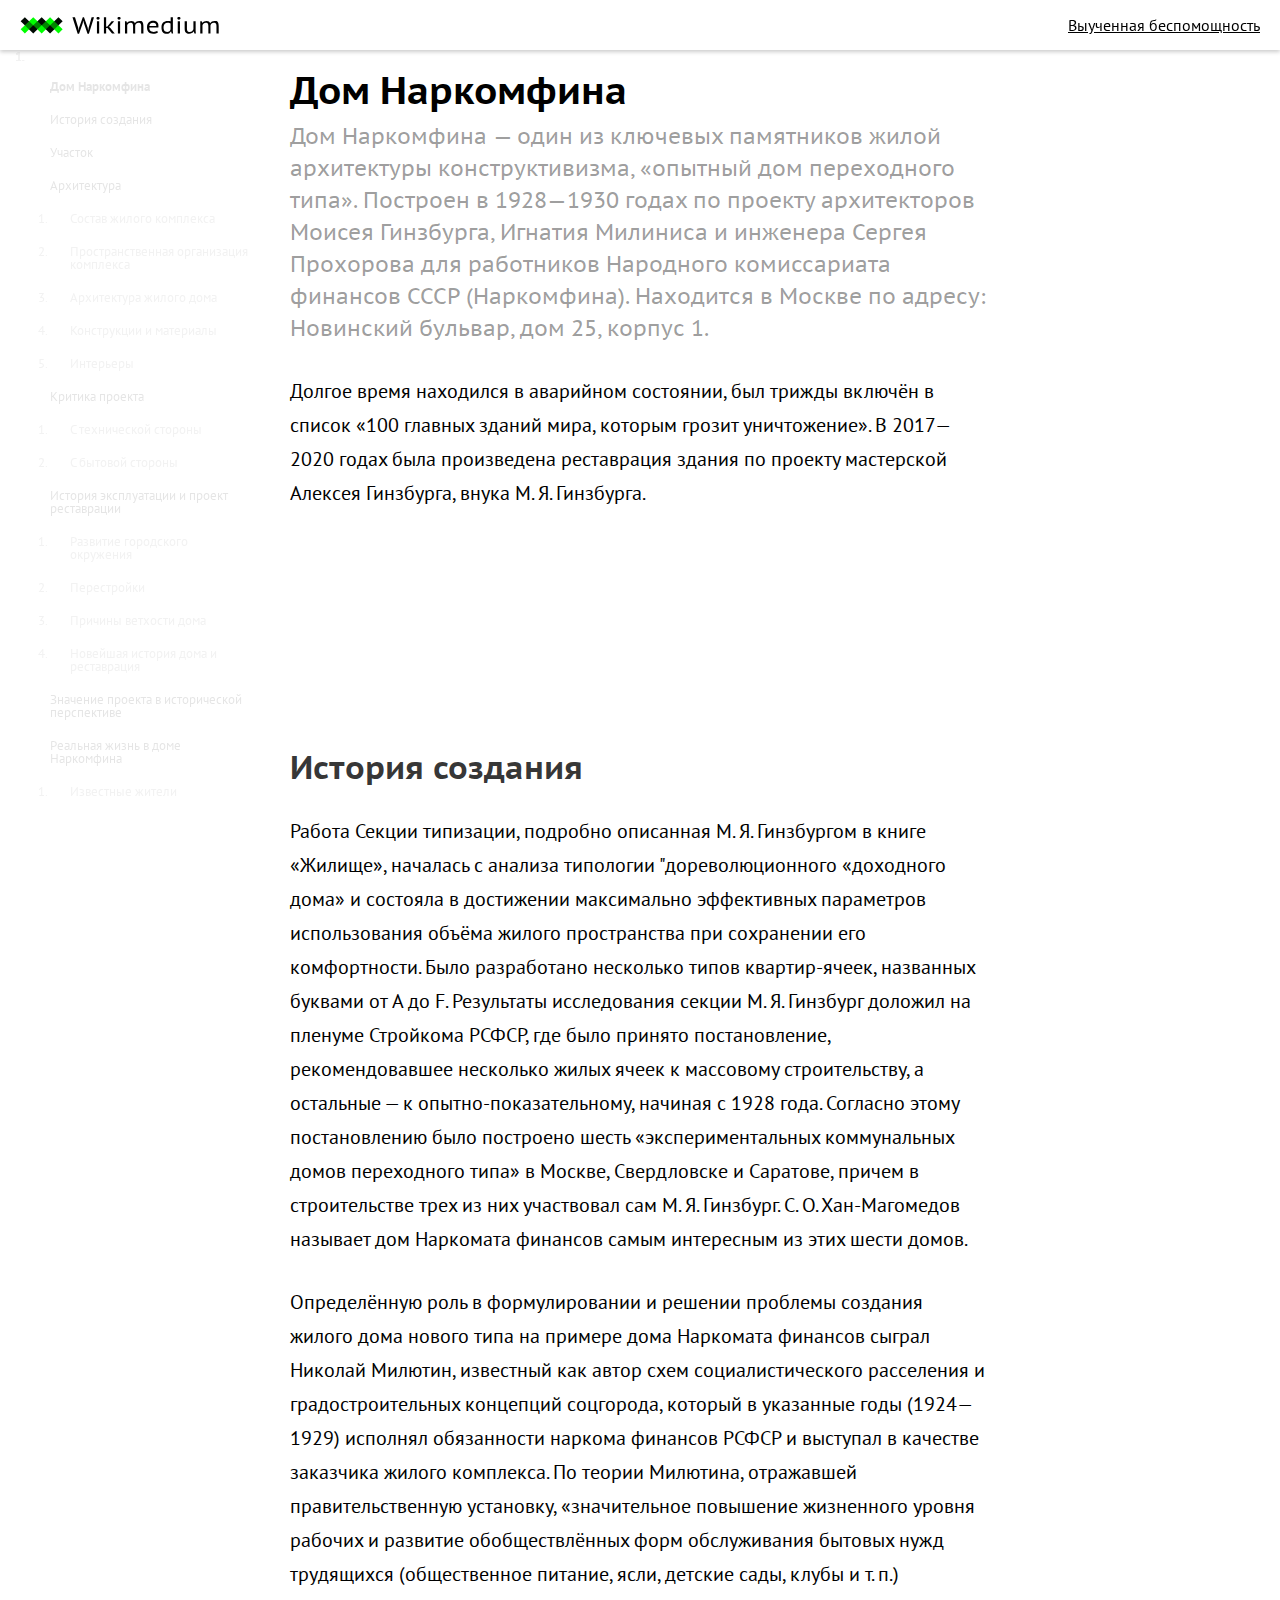
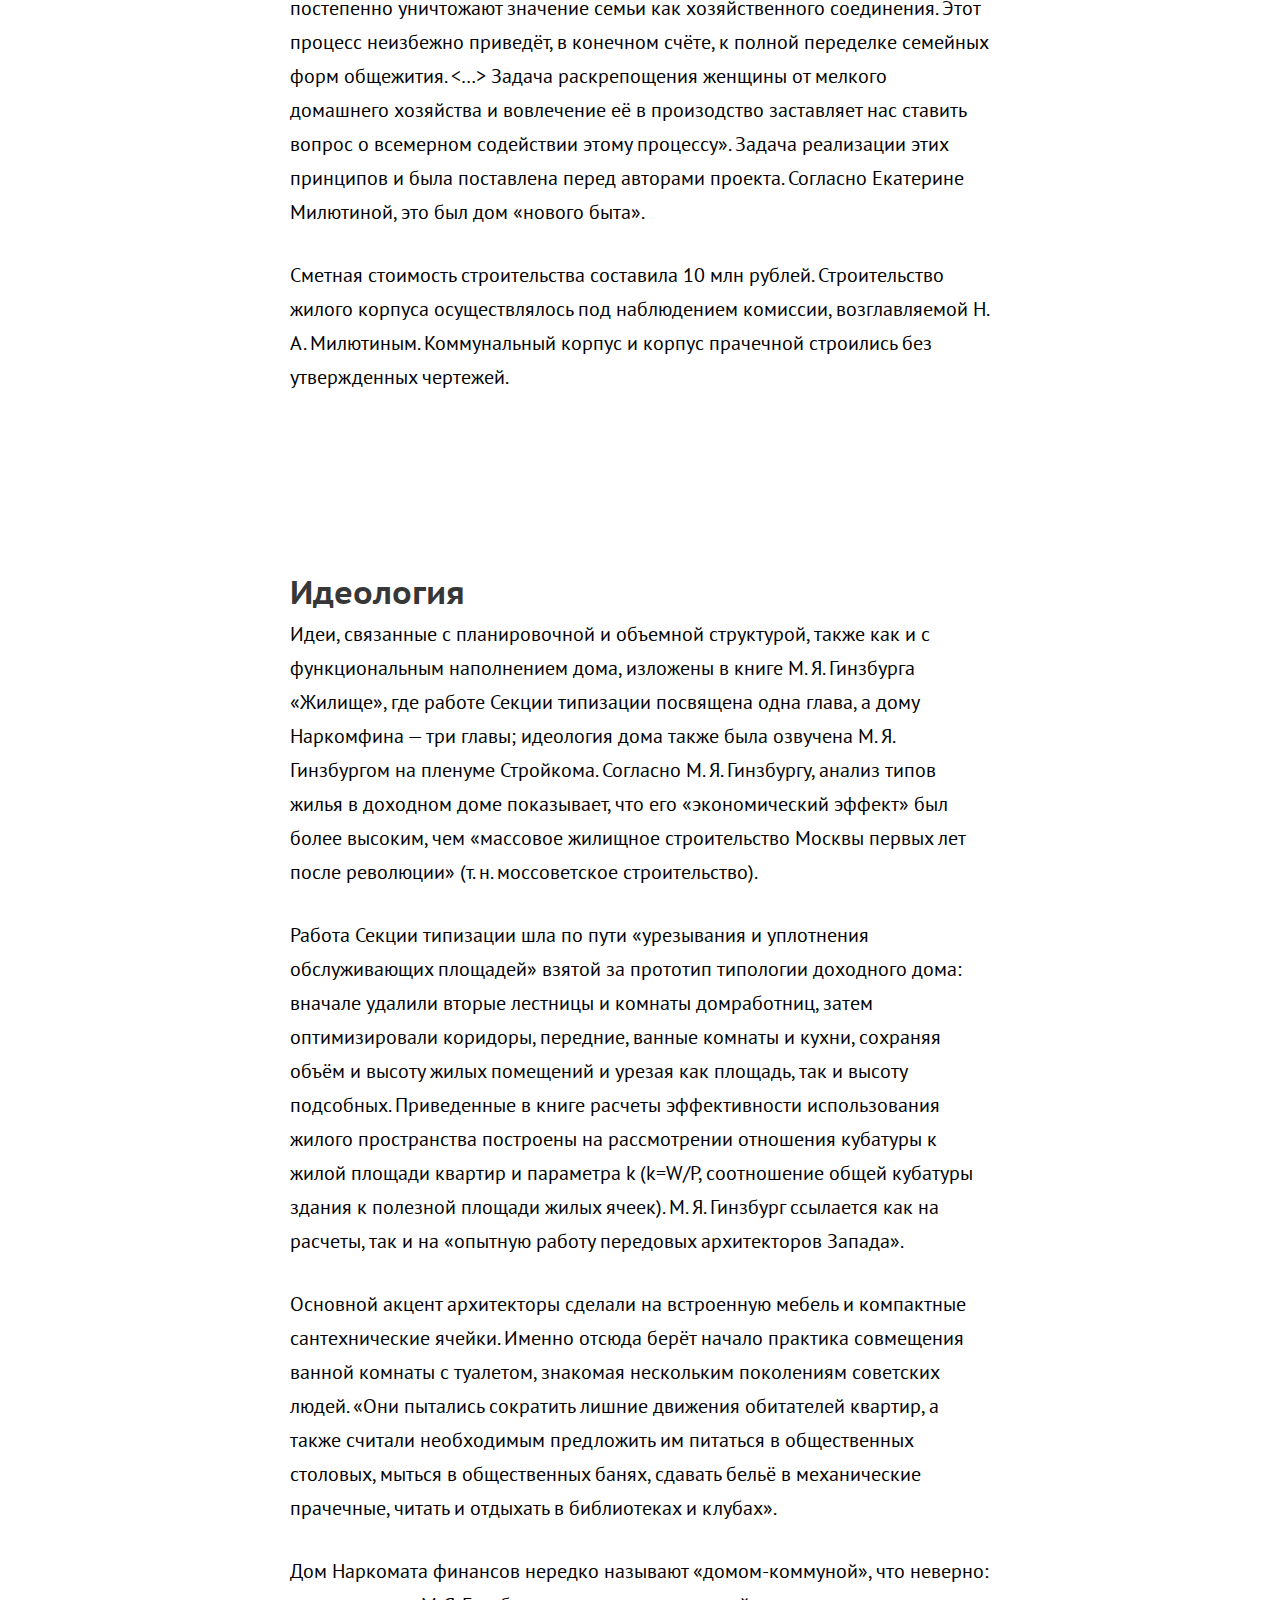
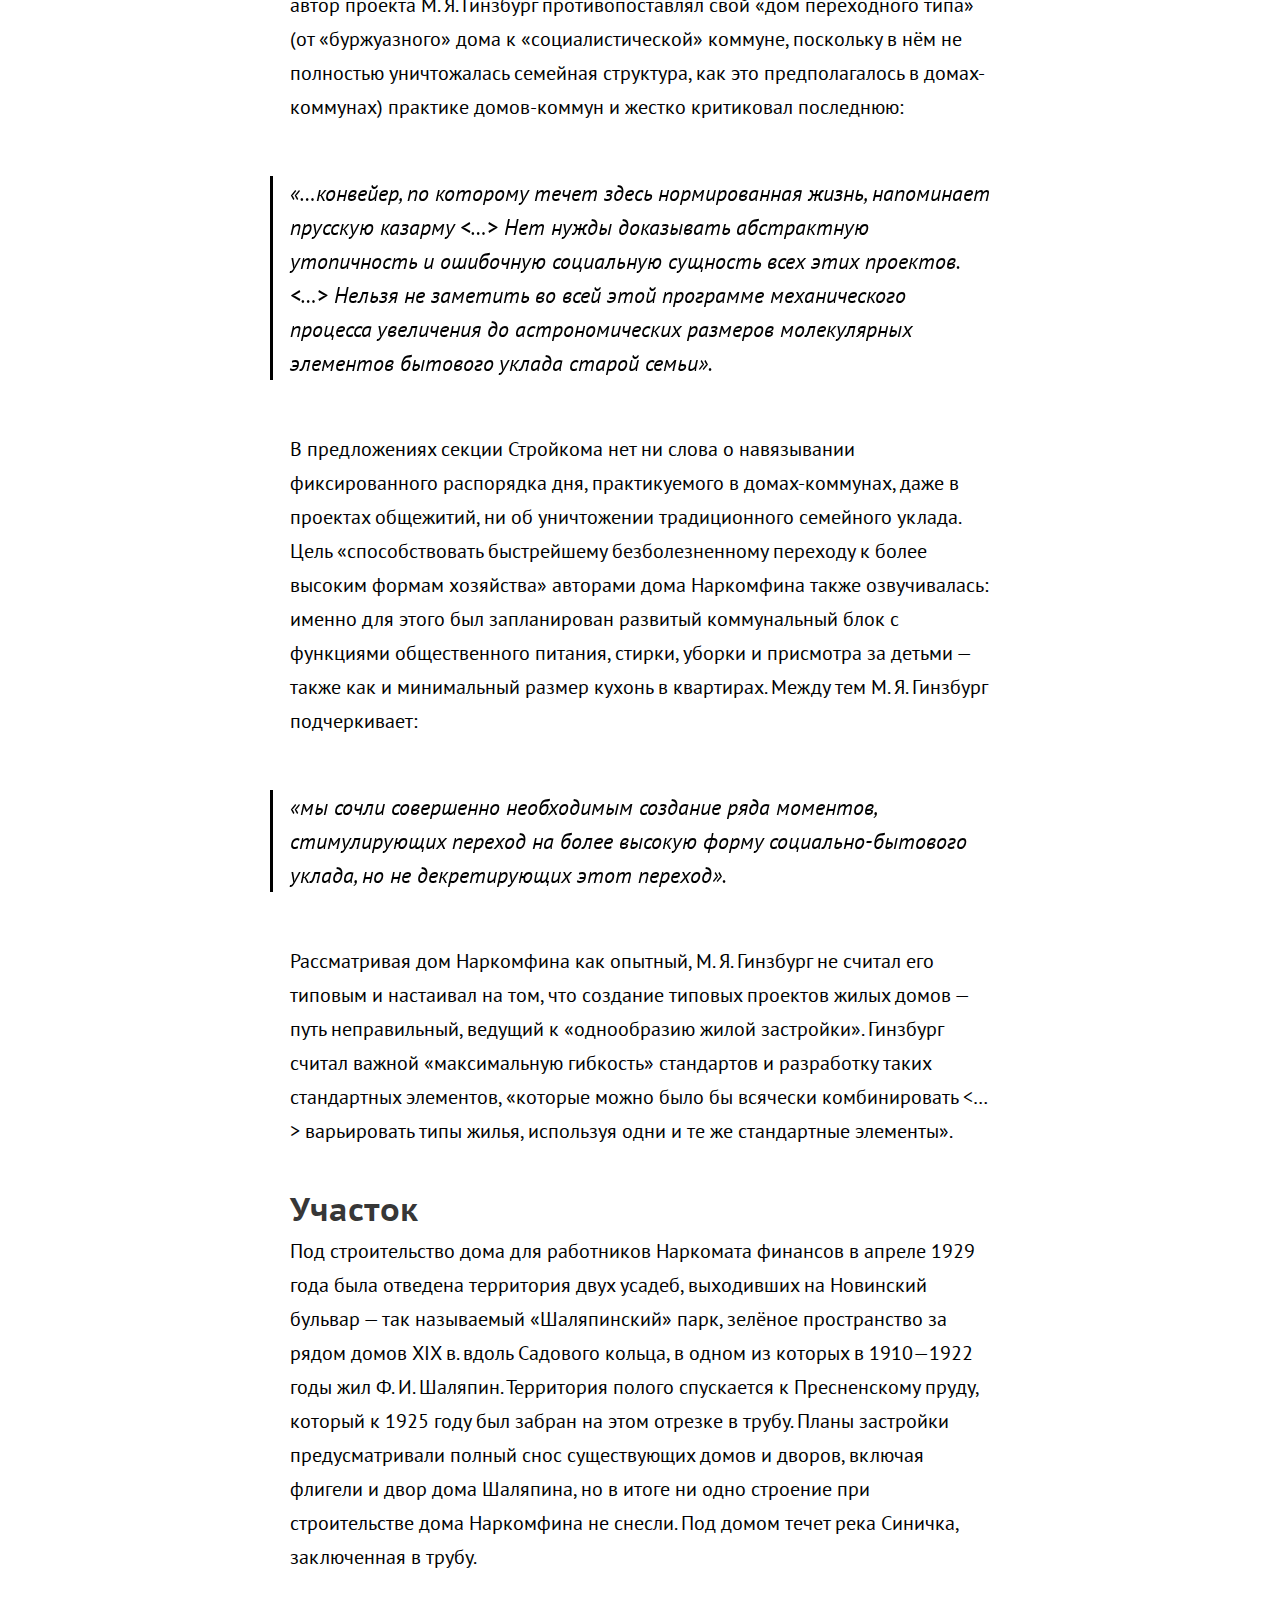
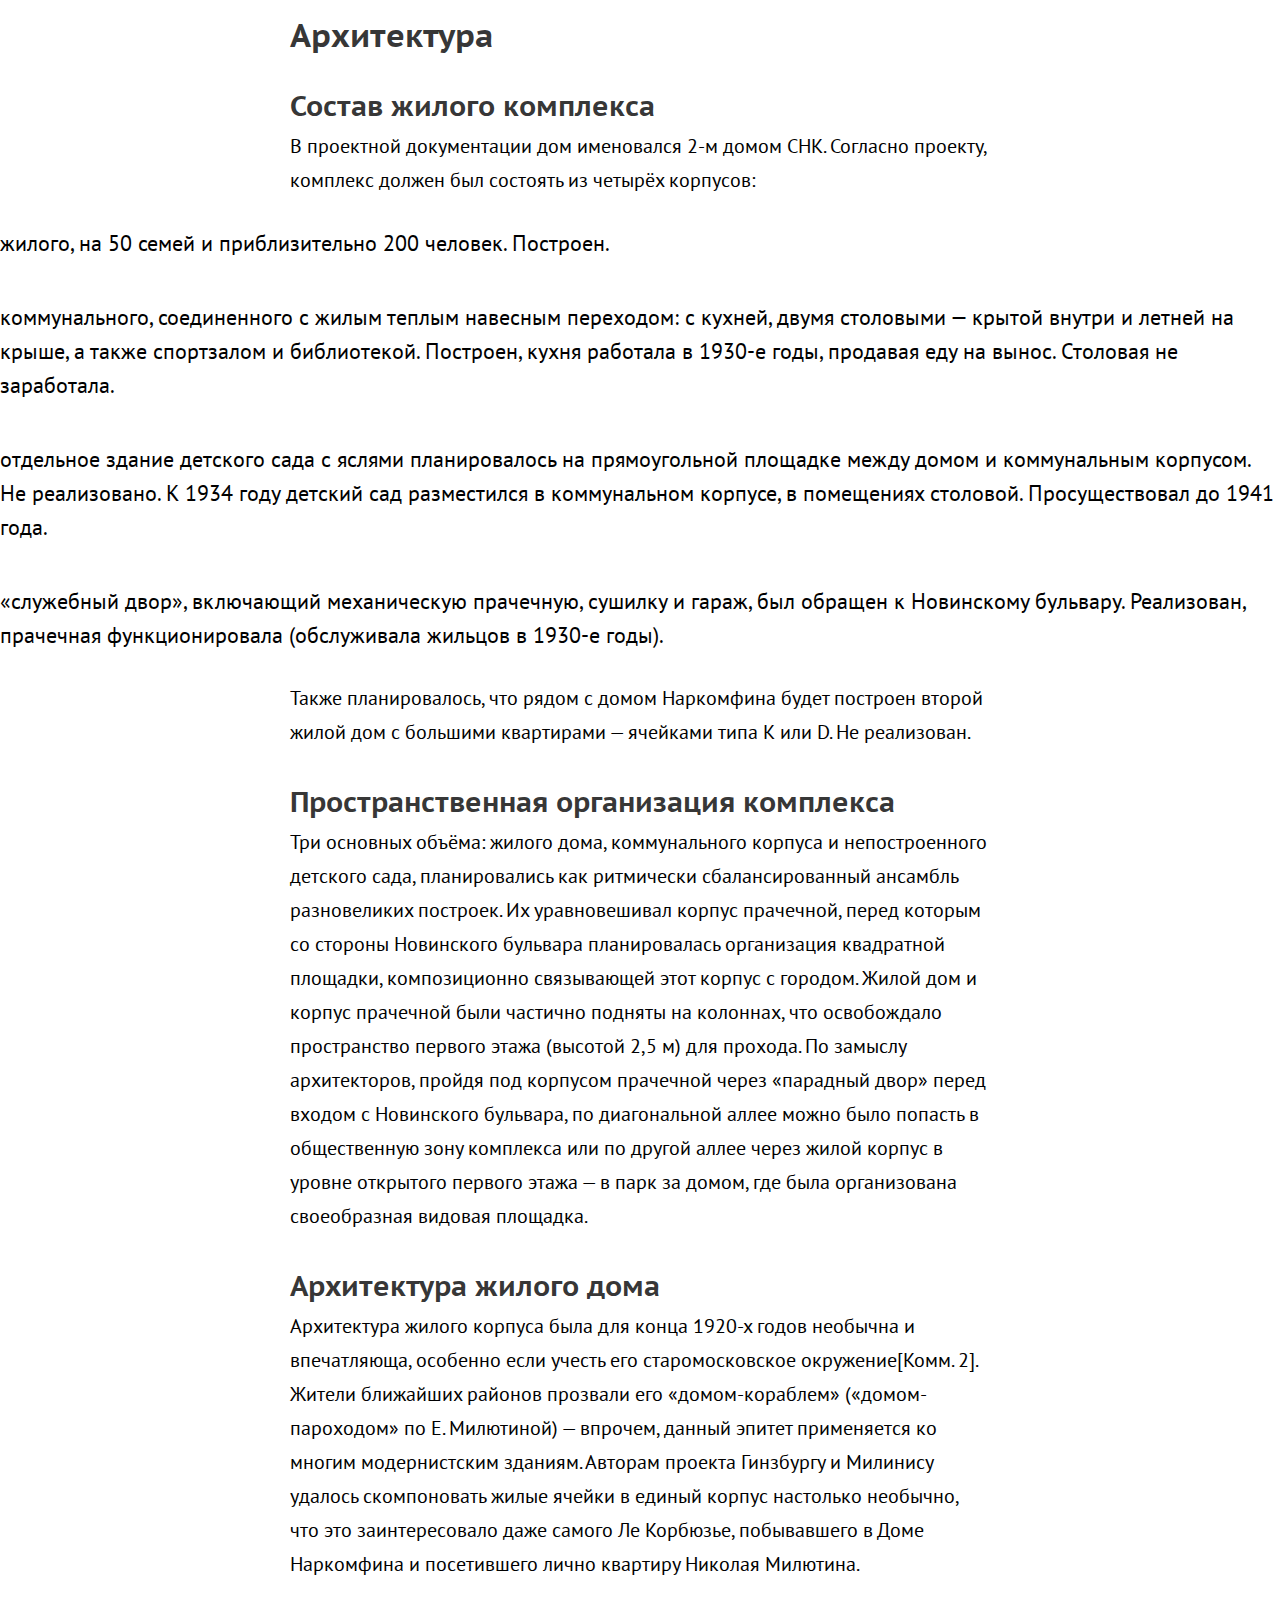
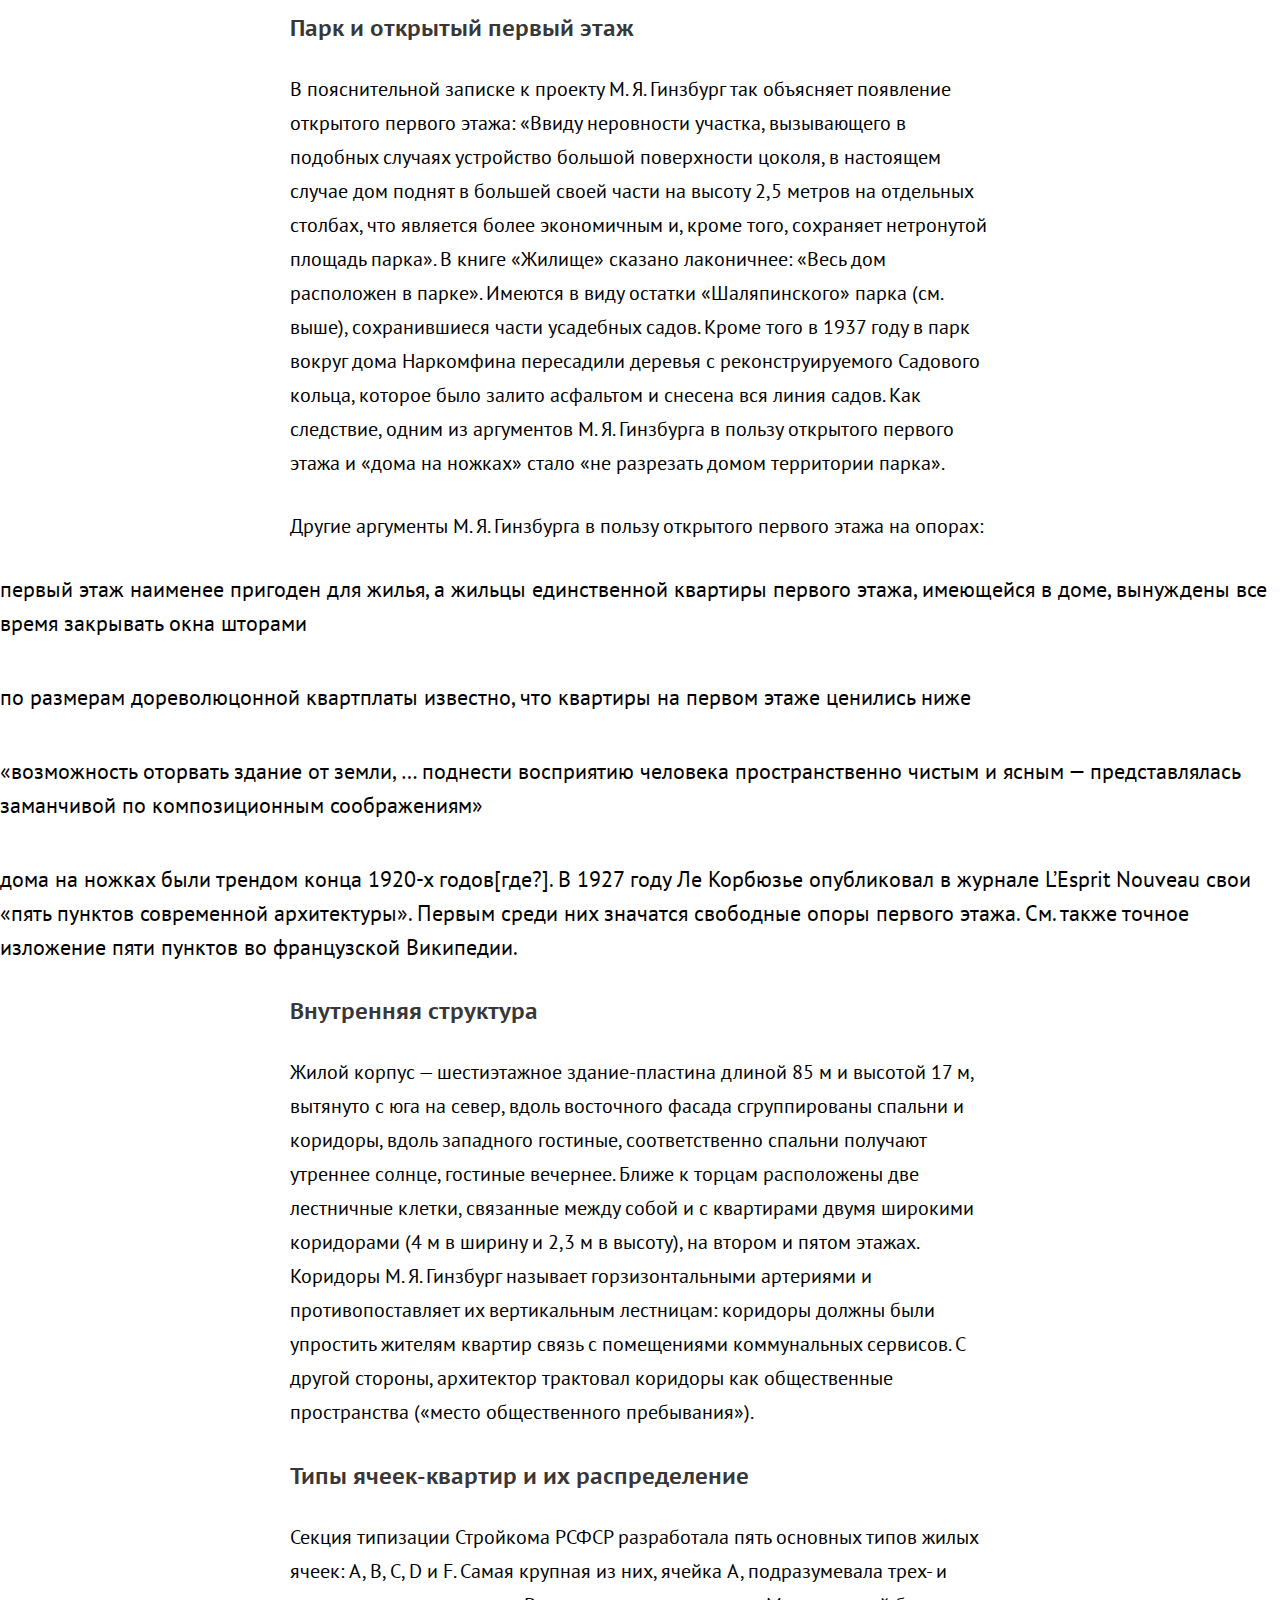
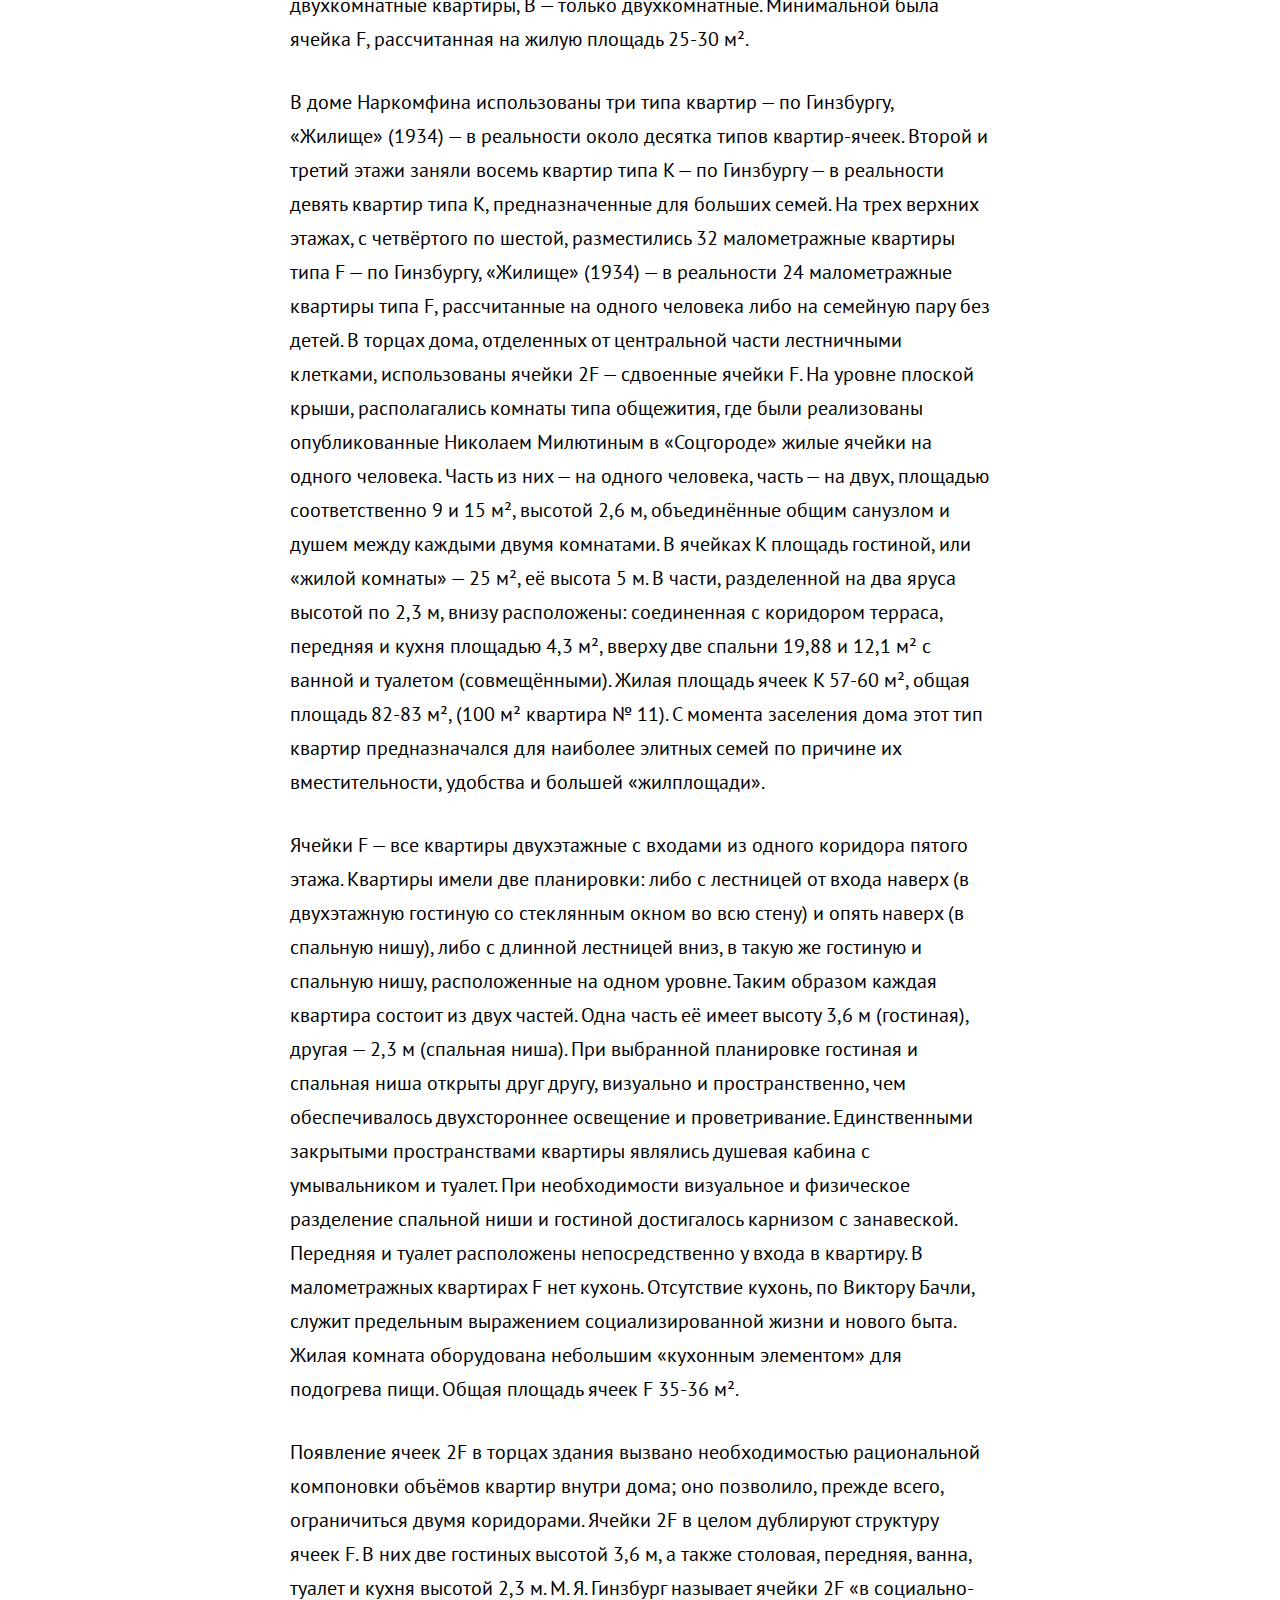
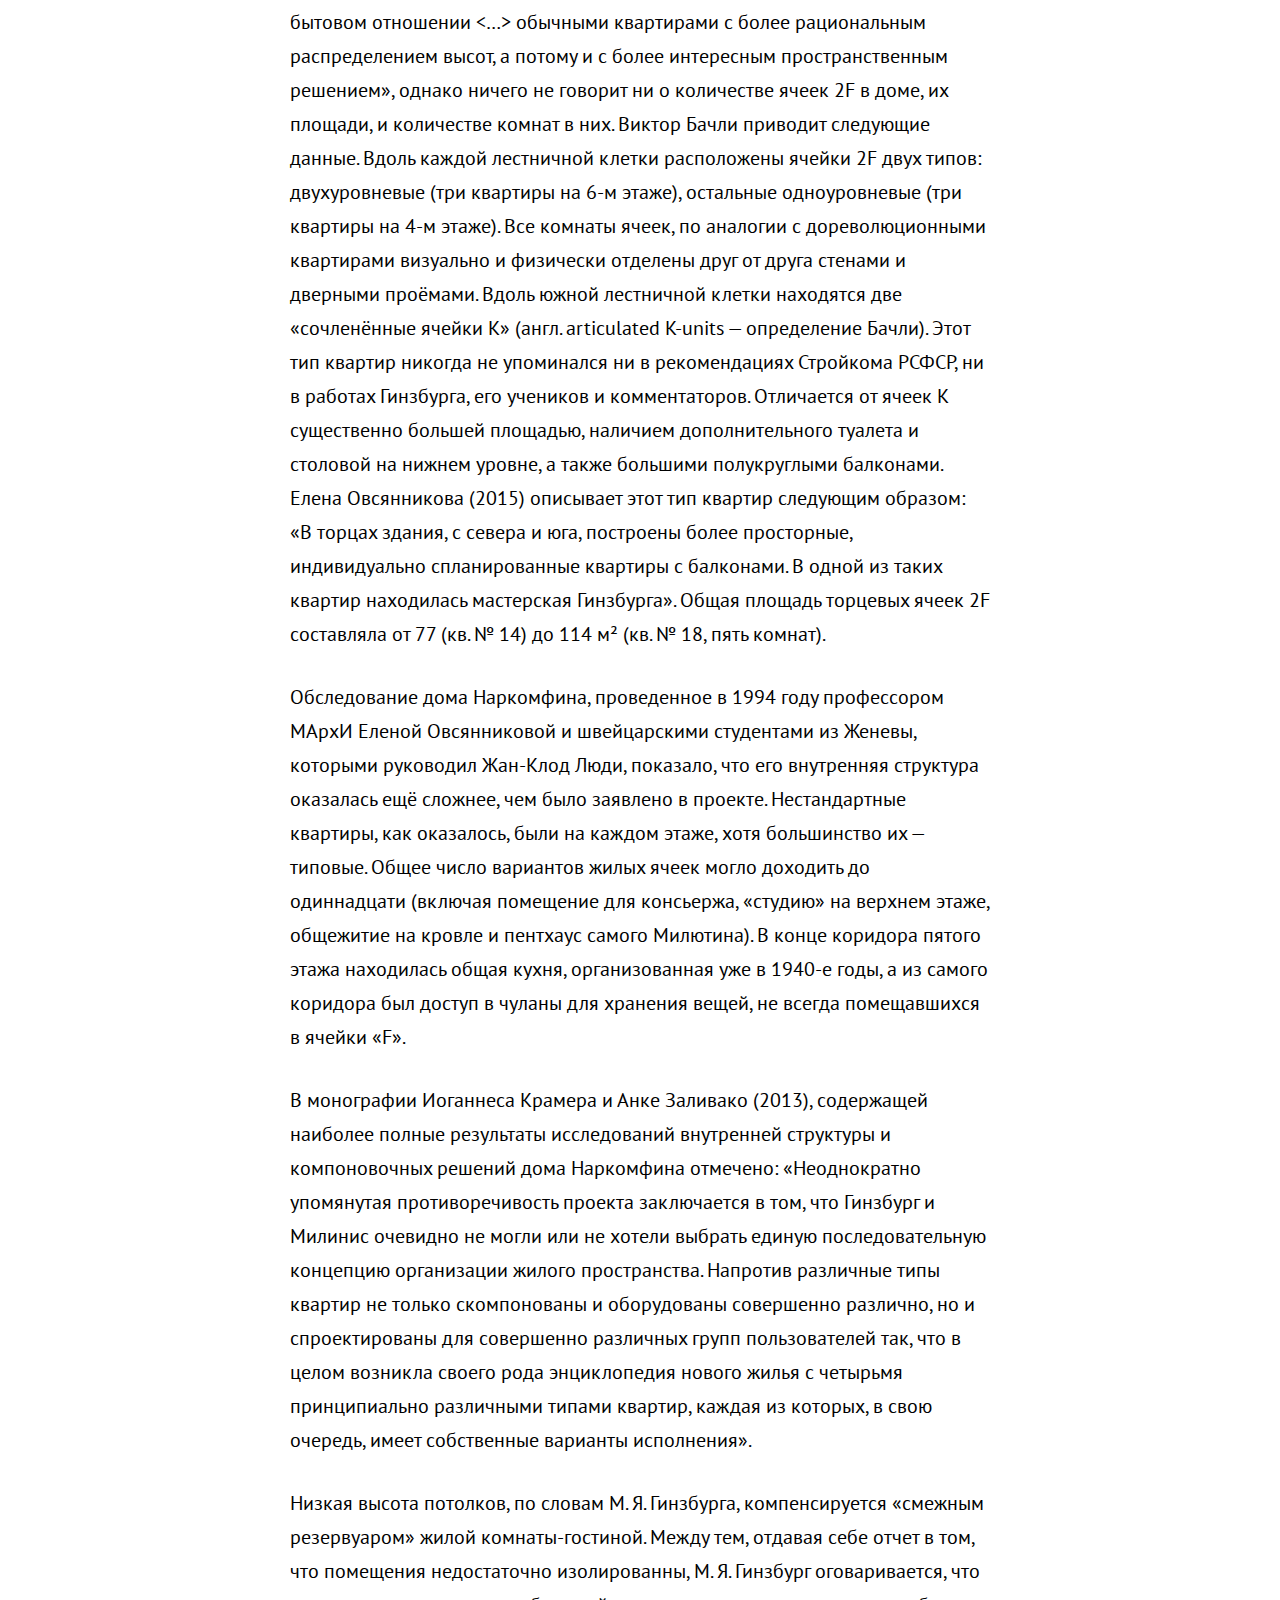
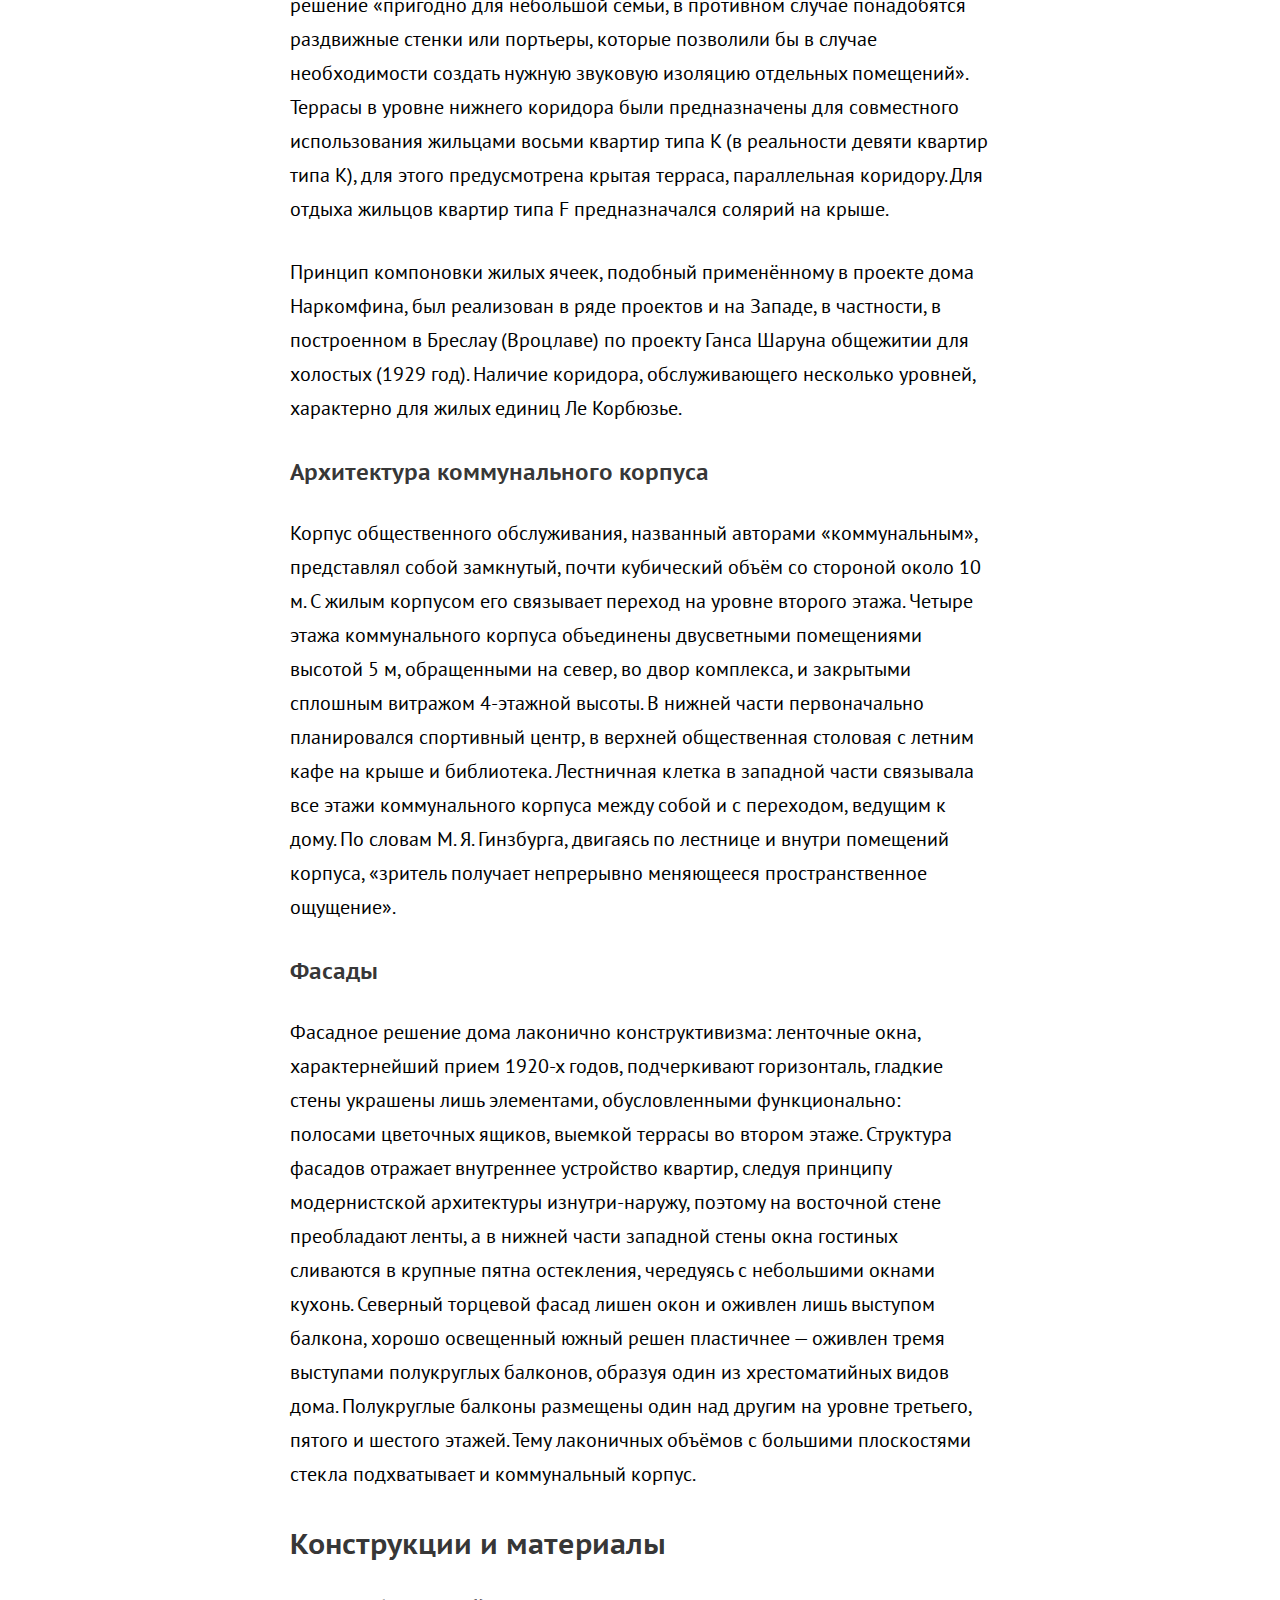
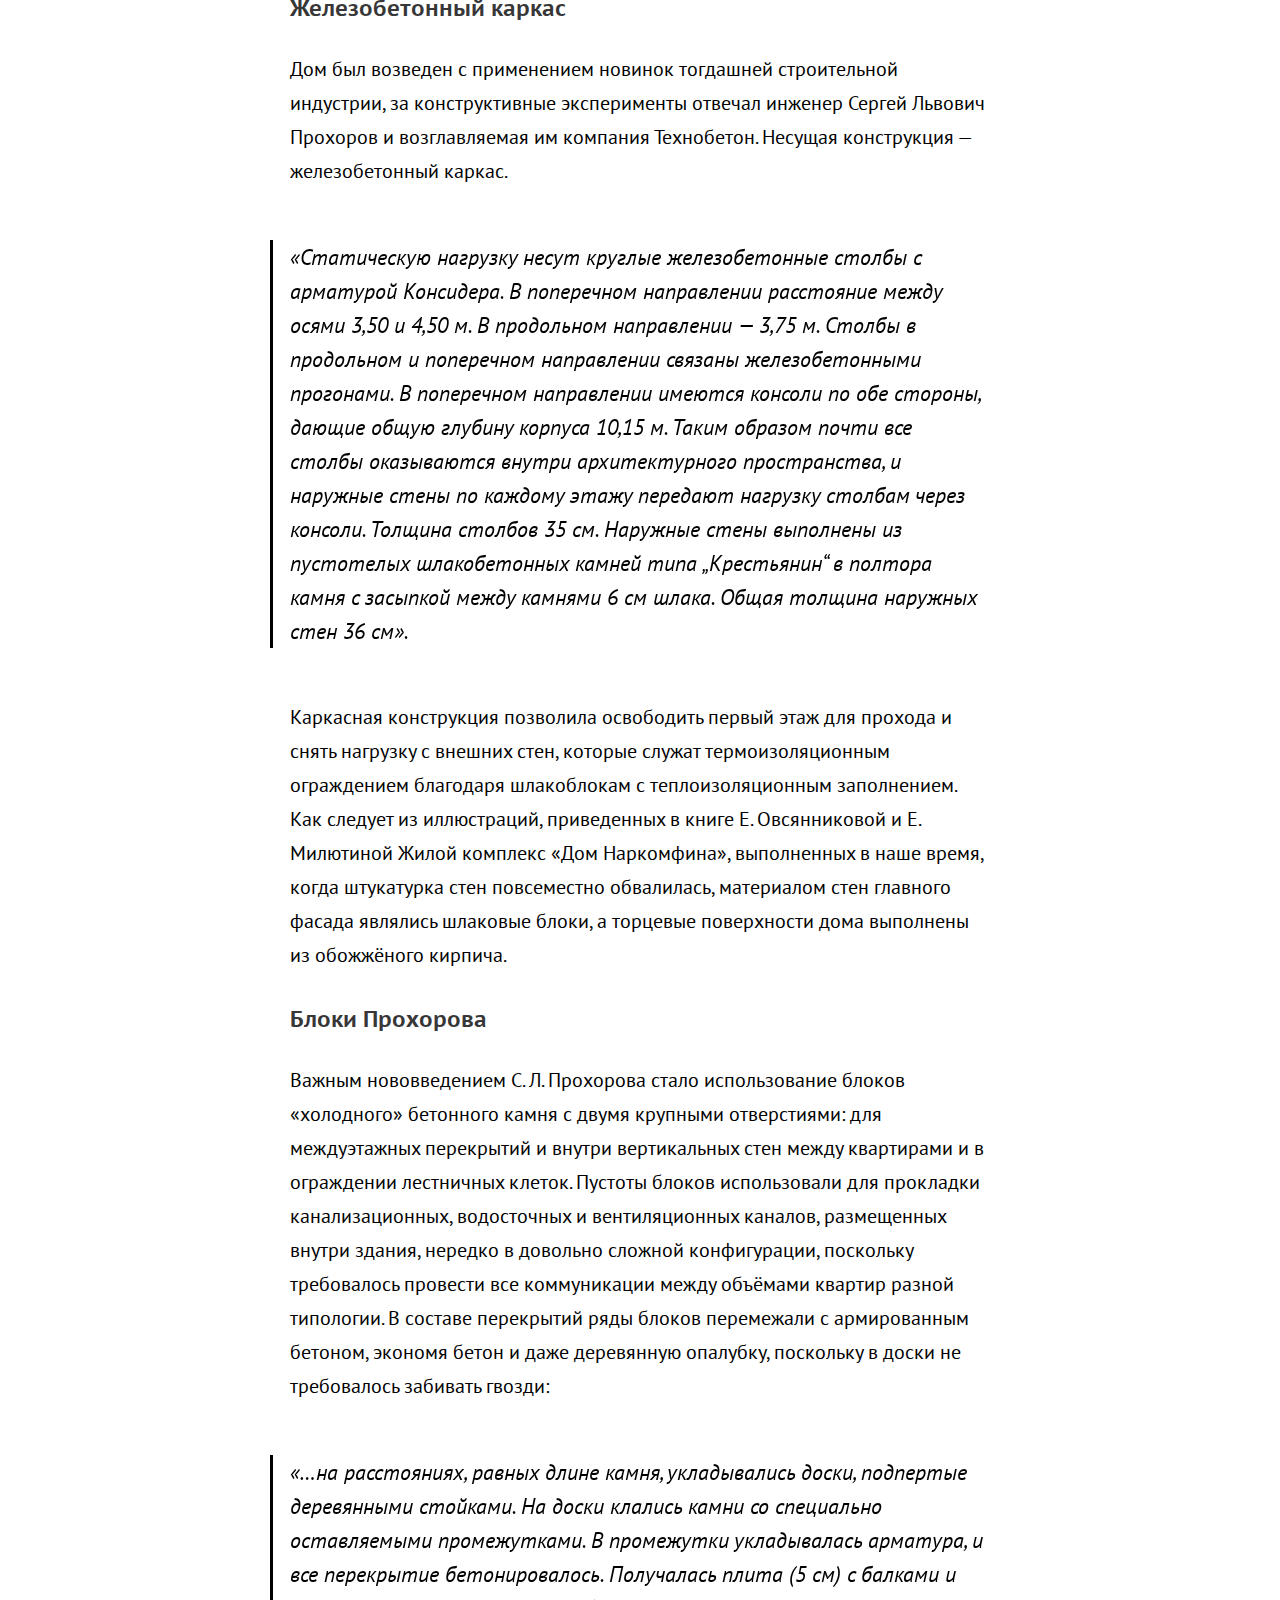
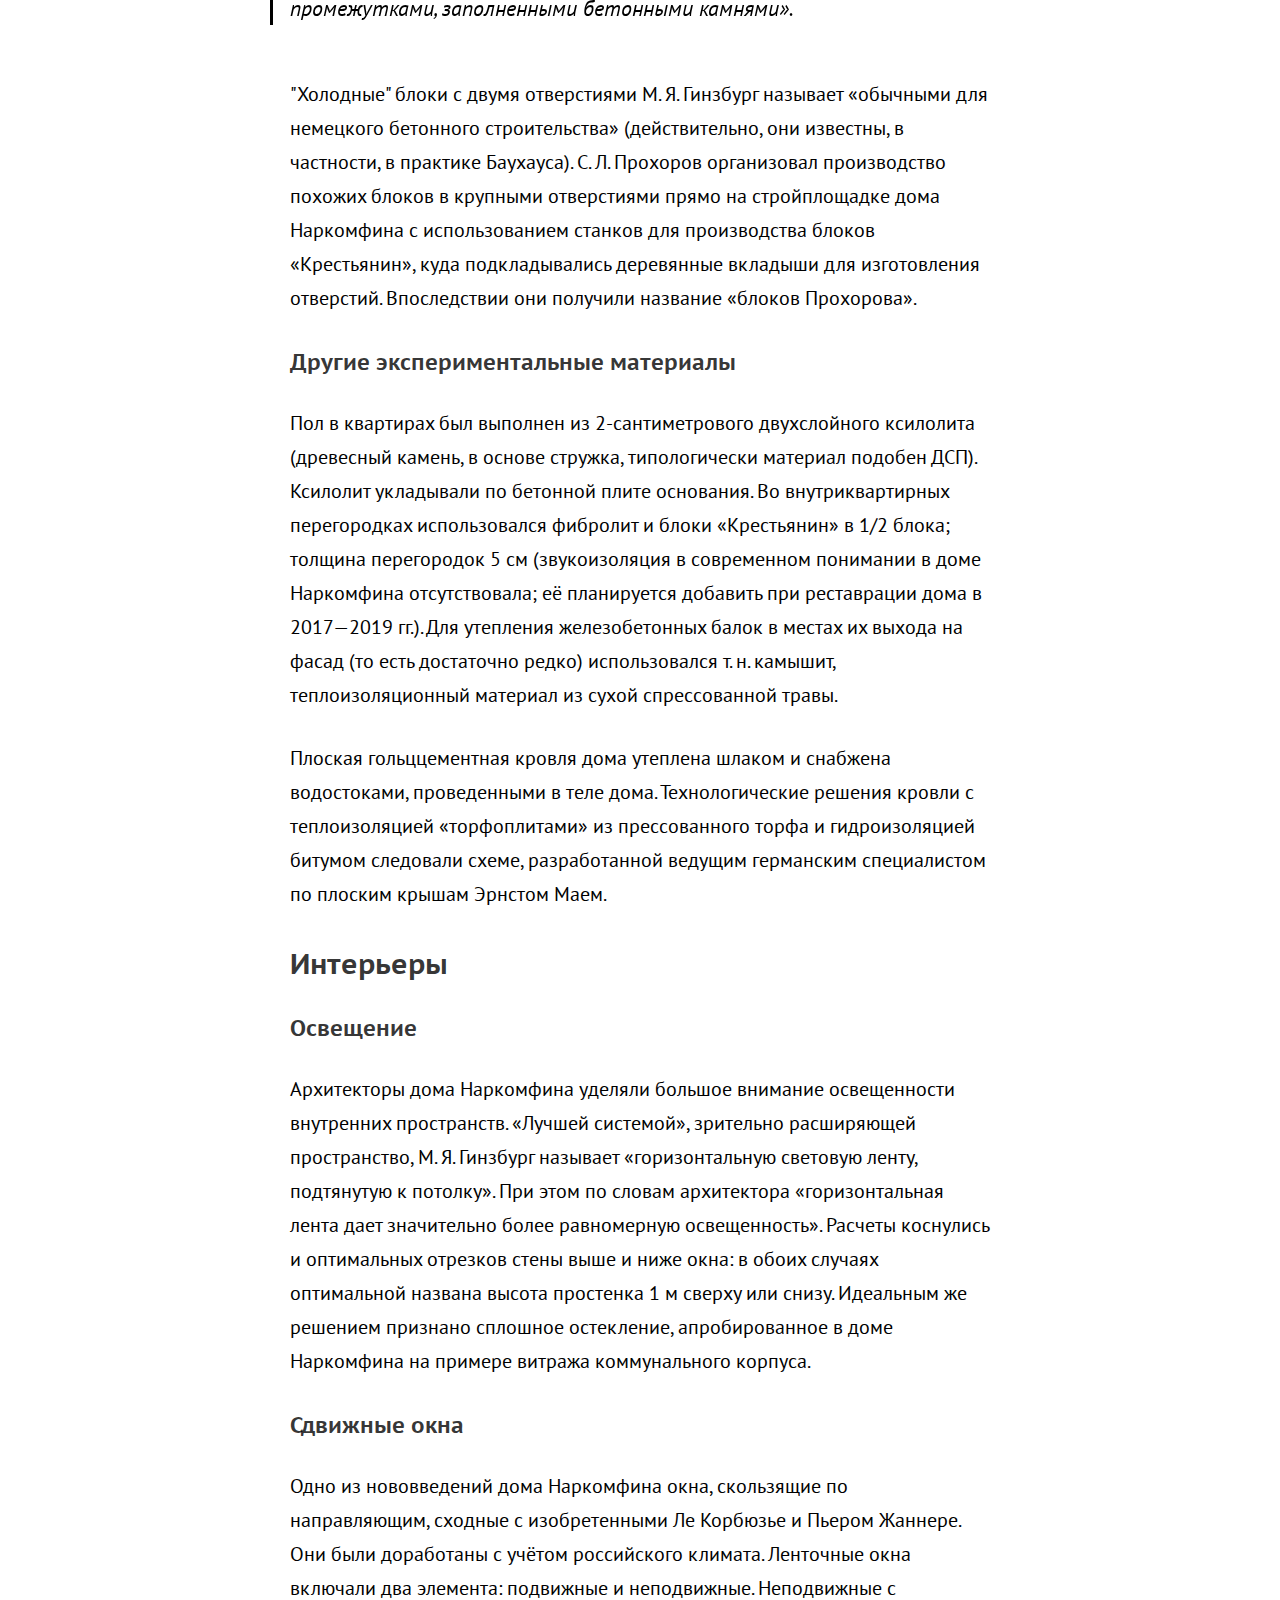
==== commit 5d5a3b1b: "Apr 9 pered zanyatiem. Est JS scroll" ====
--- a/index.html
+++ b/index.html
@@ -3,114 +3,33 @@
   <head>
     <meta charset="utf-8">
     <title>Дом Наркомфина</title>
-<link rel="stylesheet" href="reset.css">
-
-<style>
-
-/* font-family: 'PT Sans', sans-serif;
-font-family: 'PT Sans Caption', sans-serif; */
-
-body {
-   font-family: 'PT Sans', sans-serif;
- }
-
- h1, h2, h3, h4, p, li {
-   width: 900px;
-   margin: 0 auto;
-   /* 0 -- это высота, auto -- это ширина. Мы сделали все текстовые элементы на странице колонкой шириной в 900 пикселей, по центру страницы*/
- }
-
-
-
-/* ЗАГОЛОВОК ПЕРВОГО УРОВНЯ (а он у нас один)*/
-h1 {
-  font-size: 42px;
-  line-height: 45px;
-  font-weight: bold;
-  margin-top: 80px;
-  margin-bottom: 36px;
-}
-
-
-/* ПАРАГРАФЫ, КОТОРЫЕ ИДУТ ПОСЛЕ ЗАГОЛОВКОВ ПЕРВОГО УРОВНЯ (а у нас только один h1) */
-/* Стилизует все p, которые идут после всех h1 */
-h1 + p {
-  font-size: 24px;
-  line-height: 32px;
-  color: rgba(0,0,0,.4);
-}
-
-
-h2 {
-font-size: 34px;
-line-height: 36px;
-font-weight: bold
-margin-top: 64px;
-margin-bottom: 28px;
-}
-
-h3 {
-font-size: 30px;
-line-height: 34px;
-font-weight: bold
-margin-top: 52px;
-margin-bottom: 28px;
-}
-
-
-h4 {
-font-size: 26px;
-line-height: 30px;
-font-size: bold;
-margin-top: 52px;
-margin-bottom: 28px;
-}
-
-/* ПАРАГРАФЫ */
-p {
-font-size: 22px;
-line-height: 34px;
-margin-bottom: 52px;
-}
-
-
-em {
-  margin-top: 52px;
-  margin-bottom: 52px;
-}
-
-
-/* ????????????????????????? */
-/* Как быть с li????? Расстояние между li -- 40 px/
-А также набор буллитов обрамлён 52 px сверху и снизу*/
-li {
-  font-size: 22px;
-  line-height: 34px;
-}
-
-li + li {
-  margin-top: 40px;
-}
-
-.nav-pre {
-  display: none;
-}
-
-/* КАРТИНОЧЬКИ */
-img {
-display: block;
-/* Элемент заполняет собой всю ширину, справа и слева от него ничего поставить нельзя. */
-width: 900px;
-margin: 90px auto;
-}
-
-
-/* ?????? */
-/* Как сделать 80px в сааааамом низу? Задать последнему абзацу класс и поставить ему margin-bottom 80px?*/
-
-
-</style>
-
+    <meta name="description" content="Free Web tutorials">
+    <meta name="viewport" content="width=device-width, initial-scale=1.0">
+<link rel="stylesheet" href="stylesheets/style.css">
+<meta property="og:type" content="article">
+<meta property="og:url" content="{page_url}">
+<meta property="og:title" content="{title}">
+<meta property="og:description" content="{description}">
+<meta property="og:image" content="{image_url}">
+<meta name="twitter:card" content="summary">
+<meta name="twitter:site" content="@SiteTwitter">
+<meta name="twitter:creator" content="@sapegin">
+<script src="https://ajax.googleapis.com/ajax/libs/jquery/3.6.0/jquery.min.js"></script>
+
+<script>
+$(function() {
+	$('.sidebar a').each(function() {
+		$(this).on('click', function(e) {
+			e.preventDefault();
+			let scrollTo = $(this).attr('href');
+			let whitespace = scrollTo == '#s0' ? 70 : 30;
+			$('html,body').animate({
+				scrollTop: $(scrollTo).offset().top - whitespace
+			}, 1000);
+		});
+	});
+});
+</script>
 
   </head>
 
@@ -122,7 +41,48 @@
 
 
   <body>
-    <h1>Дом Наркомфина</h1>
+
+    <div class="menubar">
+      <a href="#"><img src="images/logo.svg" alt=""</a>
+      <a href="#">Выученная беспомощность</a>
+    </div>
+
+    <nav class="sidebar">
+      <ul>
+        <li><a href="#s0">Дом Наркомфина</a></li>
+        <li><a href="#s1">История создания</a></li>
+        <li><a href="#s2">Участок</a></li>
+        <li><a href="#s3">Архитектура</a></li>
+        <ul>
+          <li><a href="">Состав жилого комплекса</a></li>
+          <li><a href="">Пространственная организация комплекса</a></li>
+          <li><a href="">Архитектура жилого дома</a></li>
+          <li><a href="">Конструкции и материалы</a></li>
+          <li><a href="">Интерьеры</a></li>
+        </ul>
+        <li><a href="#s3">Критика проекта</a></li>
+        <ul>
+          <li><a href="">С технической стороны</a></li>
+          <li><a href="">С бытовой стороны</a></li>
+        </ul>
+        <li><a href="#s4">История эксплуатации и проект реставрации</a></li>
+        <ul>
+          <li><a href="">Развитие городского окружения</a></li>
+          <li><a href="">Перестройки</a></li>
+          <li><a href="">Причины ветхости дома</a></li>
+          <li><a href="">Новейшая история дома и реставрация</a></li>
+        </ul>
+        <li><a href="#s5">Значение проекта в исторической перспективе</a></li>
+        <li><a href="#s6">Реальная жизнь в доме Наркомфина</a></li>
+        <ul>
+          <li><a href="">Известные жители</a></li>
+        </ul>
+      </ul>
+    </nav>
+
+
+
+    <h1 id="s0">Дом Наркомфина</h1>
     <p><b>Дом Наркомфина</b> — один из ключевых памятников жилой архитектуры конструктивизма, «опытный дом переходного типа». Построен в 1928—1930 годах по проекту архитекторов  Моисея Гинзбурга, Игнатия Милиниса и инженера Сергея Прохорова для работников Народного комиссариата финансов СССР (Наркомфина). Находится в Москве по адресу: Новинский бульвар, дом 25, корпус 1.</p>
 <p>Долгое время находился в аварийном состоянии, был трижды включён в список «100 главных зданий мира, которым грозит уничтожение». В 2017—2020 годах была произведена реставрация здания по проекту мастерской Алексея Гинзбурга, внука М. Я. Гинзбурга.</p>
 
@@ -182,7 +142,7 @@
   </ol>
 </div>
 
-<h2>История создания</h2>
+<h2 id="s1">История создания</h2>
 <div class="">
 
 
@@ -202,23 +162,23 @@
 <p>Основной акцент архитекторы сделали на встроенную мебель и компактные сантехнические ячейки. Именно отсюда берёт начало практика совмещения ванной комнаты с туалетом, знакомая нескольким поколениям советских людей. «Они пытались сократить лишние движения обитателей квартир, а также считали необходимым предложить им питаться в общественных столовых, мыться в общественных банях, сдавать бельё в механические прачечные, читать и отдыхать в библиотеках и клубах».</p>
 
 <p>Дом Наркомата финансов нередко называют «домом-коммуной», что неверно: автор проекта М. Я. Гинзбург противопоставлял свой «дом переходного типа» (от «буржуазного» дома к «социалистической» коммуне, поскольку в нём не полностью уничтожалась семейная структура, как это предполагалось в домах-коммунах) практике домов-коммун и жестко критиковал последнюю:</p>
-<p>
-  <em> «…конвейер, по которому течет здесь нормированная жизнь, напоминает прусскую казарму <…> Нет нужды доказывать абстрактную утопичность и ошибочную социальную сущность всех этих проектов. <…> Нельзя не заметить во всей этой программе механического процесса увеличения до астрономических размеров молекулярных элементов бытового уклада старой семьи».</em>>
+<p><blockquote> «…конвейер, по которому течет здесь нормированная жизнь, напоминает прусскую казарму <…> Нет нужды доказывать абстрактную утопичность и ошибочную социальную сущность всех этих проектов. <…> Нельзя не заметить во всей этой программе механического процесса увеличения до астрономических размеров молекулярных элементов бытового уклада старой семьи».</blockquote></p>
 
 <p>В предложениях секции Стройкома нет ни слова о навязывании фиксированного распорядка дня, практикуемого в домах-коммунах, даже в проектах общежитий, ни об уничтожении традиционного семейного уклада. Цель «способствовать быстрейшему безболезненному переходу к более высоким формам хозяйства» авторами дома Наркомфина также озвучивалась: именно для этого был запланирован развитый коммунальный блок с функциями общественного питания, стирки, уборки и присмотра за детьми — также как и минимальный размер кухонь в квартирах. Между тем М. Я. Гинзбург подчеркивает:</p>
 
-<p><em>«мы сочли совершенно необходимым создание ряда моментов, стимулирующих переход на более высокую форму социально-бытового уклада, но не декретирующих этот переход».</em></p>
+<p><blockquote>«мы сочли совершенно необходимым создание ряда моментов, стимулирующих переход на более высокую форму социально-бытового уклада, но не декретирующих этот переход».</blockquote></p>
 
 <p>
   Рассматривая дом Наркомфина как опытный, М. Я. Гинзбург не считал его типовым и настаивал на том, что создание типовых проектов жилых домов — путь неправильный, ведущий к «однообразию жилой застройки». Гинзбург считал важной «максимальную гибкость» стандартов и разработку таких стандартных элементов, «которые можно было бы всячески комбинировать <…> варьировать типы жилья, используя одни и те же стандартные элементы».</p>
 </p>
 
-<h2>Участок</h2>
+<h2 id="s2">Участок</h2>
 <p>Под строительство дома для работников Наркомата финансов в апреле 1929 года была отведена территория двух усадеб, выходивших на Новинский бульвар — так называемый «Шаляпинский» парк, зелёное пространство за рядом домов XIX в. вдоль Садового кольца, в одном из которых в 1910—1922 годы жил Ф. И. Шаляпин. Территория полого спускается к Пресненскому пруду, который к 1925 году был забран на этом отрезке в трубу. Планы застройки предусматривали полный снос существующих домов и дворов, включая флигели и двор дома Шаляпина, но в итоге ни одно строение при строительстве дома Наркомфина не снесли. Под домом течет река Синичка, заключенная в трубу.</p>
 
 
-  <h2>Архитектура</h2>
-   <h3><strong>Состав жилого комплекса</strong></h3>
+
+<h2>Архитектура</h2>
+   <h3>Состав жилого комплекса</h3>
 <p>В проектной документации дом именовался 2-м домом СНК. Согласно проекту, комплекс должен был состоять из четырёх корпусов:
 <ol>
   <li>жилого, на 50 семей и приблизительно 200 человек. Построен.</li>
@@ -232,13 +192,13 @@
 
 
 
-   <h3><strong>Пространственная организация комплекса</strong></h3>
+   <h3>Пространственная организация комплекса</h3>
 <p>Три основных объёма: жилого дома, коммунального корпуса и непостроенного детского сада, планировались как ритмически сбалансированный ансамбль разновеликих построек. Их уравновешивал корпус прачечной, перед которым со стороны Новинского бульвара планировалась организация квадратной площадки, композиционно связывающей этот корпус с городом. Жилой дом и корпус прачечной были частично подняты на колоннах, что освобождало пространство первого этажа (высотой 2,5 м) для прохода. По замыслу архитекторов, пройдя под корпусом прачечной через «парадный двор» перед входом с Новинского бульвара, по диагональной аллее можно было попасть в общественную зону комплекса или по другой аллее через жилой корпус в уровне открытого первого этажа — в парк за домом, где была организована своеобразная видовая площадка.</p>
 
 
 
 
-   <h3><strong>Архитектура жилого дома</strong></h3>
+   <h3>Архитектура жилого дома</h3>
 <p>Архитектура жилого корпуса была для конца 1920-х годов необычна и впечатляюща, особенно если учесть его старомосковское окружение[Комм. 2]. Жители ближайших районов прозвали его «домом-кораблем» («домом-пароходом» по Е. Милютиной) — впрочем, данный эпитет применяется ко многим модернистским зданиям. Авторам проекта Гинзбургу и Милинису удалось скомпоновать жилые ячейки в единый корпус настолько необычно, что это заинтересовало даже самого Ле Корбюзье, побывавшего в Доме Наркомфина и посетившего лично квартиру Николая Милютина.</p>
 
     <h4>Парк и открытый первый этаж</h4>
@@ -285,18 +245,18 @@
 
 
 
-   <h3><strong>Конструкции и материалы</strong></h3>
+   <h3>Конструкции и материалы</h3>
     <h4>Железобетонный каркас</h4>
     <p>Дом был возведен с применением новинок тогдашней строительной индустрии, за конструктивные эксперименты отвечал инженер Сергей Львович Прохоров и возглавляемая им компания Технобетон. Несущая конструкция — железобетонный каркас.</p>
 <p>
-  <em>«Статическую нагрузку несут круглые железобетонные столбы с арматурой Консидера. В поперечном направлении расстояние между осями 3,50 и 4,50 м. В продольном направлении — 3,75 м. Столбы в продольном и поперечном направлении связаны железобетонными прогонами. В поперечном направлении имеются консоли по обе стороны, дающие общую глубину корпуса 10,15 м. Таким образом почти все столбы оказываются внутри архитектурного пространства, и наружные стены по каждому этажу передают нагрузку столбам через консоли. Толщина столбов 35 см. Наружные стены выполнены из пустотелых шлакобетонных камней типа „Крестьянин“ в полтора камня с засыпкой между камнями 6 см шлака. Общая толщина наружных стен 36 см».</em>
+  <blockquote>«Статическую нагрузку несут круглые железобетонные столбы с арматурой Консидера. В поперечном направлении расстояние между осями 3,50 и 4,50 м. В продольном направлении — 3,75 м. Столбы в продольном и поперечном направлении связаны железобетонными прогонами. В поперечном направлении имеются консоли по обе стороны, дающие общую глубину корпуса 10,15 м. Таким образом почти все столбы оказываются внутри архитектурного пространства, и наружные стены по каждому этажу передают нагрузку столбам через консоли. Толщина столбов 35 см. Наружные стены выполнены из пустотелых шлакобетонных камней типа „Крестьянин“ в полтора камня с засыпкой между камнями 6 см шлака. Общая толщина наружных стен 36 см».</blockquote>
 </p>
 <p>Каркасная конструкция позволила освободить первый этаж для прохода и снять нагрузку с внешних стен, которые служат термоизоляционным ограждением благодаря шлакоблокам с теплоизоляционным заполнением. Как следует из иллюстраций, приведенных в книге Е. Овсянниковой и Е. Милютиной Жилой комплекс «Дом Наркомфина», выполненных в наше время, когда штукатурка стен повсеместно обвалилась, материалом стен главного фасада являлись шлаковые блоки, а торцевые поверхности дома выполнены из обожжёного кирпича.</p>
 
 
     <h4>Блоки Прохорова</h4>
     <p>Важным нововведением С. Л. Прохорова стало использование блоков «холодного» бетонного камня с двумя крупными отверстиями: для междуэтажных перекрытий и внутри вертикальных стен между квартирами и в ограждении лестничных клеток. Пустоты блоков использовали для прокладки канализационных, водосточных и вентиляционных каналов, размещенных внутри здания, нередко в довольно сложной конфигурации, поскольку требовалось провести все коммуникации между объёмами квартир разной типологии. В составе перекрытий ряды блоков перемежали с армированным бетоном, экономя бетон и даже деревянную опалубку, поскольку в доски не требовалось забивать гвозди:</p>
-<p><em>«…на расстояниях, равных длине камня, укладывались доски, подпертые деревянными стойками. На доски клались камни со специально оставляемыми промежутками. В промежутки укладывалась арматура, и все перекрытие бетонировалось. Получалась плита (5 см) с балками и промежутками, заполненными бетонными камнями».</em></p>
+<p><blockquote>«…на расстояниях, равных длине камня, укладывались доски, подпертые деревянными стойками. На доски клались камни со специально оставляемыми промежутками. В промежутки укладывалась арматура, и все перекрытие бетонировалось. Получалась плита (5 см) с балками и промежутками, заполненными бетонными камнями».</blockquote></p>
   <p>"Холодные" блоки с двумя отверстиями М. Я. Гинзбург называет «обычными для немецкого бетонного строительства» (действительно, они известны, в частности, в практике Баухауса). С. Л. Прохоров организовал производство похожих блоков в крупными отверстиями прямо на стройплощадке дома Наркомфина с использованием станков для производства блоков «Крестьянин», куда подкладывались деревянные вкладыши для изготовления отверстий. Впоследствии они получили название «блоков Прохорова».</p>
 
 
@@ -306,7 +266,7 @@
     <p>Плоская гольццементная кровля дома утеплена шлаком и снабжена водостоками, проведенными в теле дома. Технологические решения кровли с теплоизоляцией «торфоплитами» из прессованного торфа и гидроизоляцией битумом следовали схеме, разработанной ведущим германским специалистом по плоским крышам Эрнстом Маем.</p>
 
 
-   <h3><strong>Интерьеры</strong></h3>
+   <h3>Интерьеры</h3>
     <h4>Освещение</h4>
     <p>Архитекторы дома Наркомфина уделяли большое внимание освещенности внутренних пространств. «Лучшей системой», зрительно расширяющей пространство, М. Я. Гинзбург называет «горизонтальную световую ленту, подтянутую к потолку». При этом по словам архитектора «горизонтальная лента дает значительно более равномерную освещенность». Расчеты коснулись и оптимальных отрезков стены выше и ниже окна: в обоих случаях оптимальной названа высота простенка 1 м сверху или снизу. Идеальным же решением признано сплошное остекление, апробированное в доме Наркомфина на примере витража коммунального корпуса.</p>
 
@@ -331,12 +291,12 @@
 
 
 
-  <h2>Критика проекта</h2>
+  <h2 id="s3">Критика проекта</h2>
   <p>Первым критиком здания дома Наркомфина был сам М. Я. Гинзбург — взгляд на историю строительства дома как на эксперимент предполагал его критическую оценку в книге «Жилище», вышедшей в 1934 году.</p>
 <p>Дому Наркомфина посвящено большое количество публикаций, как в российских, так и в зарубежных источниках. В западных источниках описания дома Наркомфина нередко сопровождаются определениями «утопия» и «утопический» (англ. utopian housing project).[Комм. 4]. В советских публикациях авторы старались избегать такой трактовки, привычно используя лексику типа «эксперимент», «экспериментальный», «переходного типа» и т. п., не акцентируя внимание на его результатах.[Комм. 5].</p>
 
 
-   <h3><strong>С технической стороны</strong></h3>
+   <h3>С технической стороны</h3>
    <p>Объектом критики, в первую очередь со стороны качества использованных строительных материалов, стали несущие стены, так как жилой корпус ни разу не ремонтировали за все почти 90 лет его существования. Штукатурка фасадов осыпалась, а стены из кустарно выполненных цементных и шлаковых блоков, сделанных прямо на стройке, разрушались. Наполнителями в цементном растворе служили разные подручные материалы, в том числе металлургический шлак, солома, камыш.</p>
 <p>Каркасная конструкция дома на ножках весьма затруднила устройство в нём вертикальных коммуникаций, не говоря о промерзании нижнего жилого этажа. Канализационные стояки пришлось утеплять и пропускать в нестандартных, специально утолщенных колоннах, что первоначально не учитывалось в эскизном архитектурном решении. Ряд проблем вызвала и плоская кровля и связанные с ней протечки. Исполнение такой кровли требует особой тщательности и качественных материалов, которые в период строительства можно было достать только благодаря инициативе заказчика ранга Милютина. Такая кровля требует постоянного ухода — прочистки загрязненных или замерзших внутренних водостоков, починки покрытия, регулярного сбрасывания снега.</p>
 <p>Использованный во внутренней отделке дома «камышит» оказался плохим звукоизолирующим материалом, в частности, в качестве внутренних перегородок между первоначально «спальными комнатами», оказавшихся заселённых различными семьями. По этому поводу было высказано много критических замечаний. К моменту окончания войны вентиляционные шахты оказались забитыми, вытяжная вентиляция повсеместно не работала.</p>
@@ -347,7 +307,7 @@
 
 
 
-   <h3><strong>С бытовой стороны</strong></h3>
+   <h3>С бытовой стороны</h3>
    <p>С бытовой стороны Дом Наркомфина также вызывал множество нареканий. Основой явилось нарушение заложенного в проекте принципа заселения типовых ячеек (квартир), связанного с тяжелейшим жилищным кризисом в СССР. В Доме Наркомфина в 1940-е…1970-е годы были распространены примеры квартир-коммуналок, когда одной из семей приходилось жить в общей комнате, а другой — в спальне. При этом минимальные размеры кухонь и санузлов приводили к скандалам и, в результате, к резкой критике архитектуры авангарда и системы в целом. По-видимому, благополучными исключениями являлись квартиры бывших наркомов Н. Милютина и Н. Семашко.</p>
    <p>Не выдержал Дом Наркомфина и конкуренцию с традиционными в отношении строительных технологий домами, выстроенными по инициативе Моссовета. Если в Доме Наркомфина легкие бетонные блоки разрушались, то толстые и непромерзаемые кирпичные стены домов Моссовета до сих пор отличаются хорошей звукоизоляцией всех помещений и сохраняют микроклимат в квартирах.
      В итоге Дом Наркомфина так и не стал «домом-коммуной переходного типа» — к середине 1930-х годов утопические проекты первых лет советской власти сошли на нет, да и сами жильцы отказались от этой идеи.</p>
@@ -363,10 +323,10 @@
 
 
 
-  <h2>История эксплуатации и проект реставрации</h2>
-
-
-   <h3><strong>Развитие городского окружения</strong></h3>
+  <h2 id="s4">История эксплуатации и проект реставрации</h2>
+
+
+   <h3>Развитие городского окружения</h3>
 <p>В 1933—1935 году на территории, первоначально предназначавшейся для детского сада и яслей жилого комплекса (вдоль его южной границы), по проекту архитектора Сергея Леонтовича был построен жилой дом работников Совнаркома (дом 25, корп. 10), композиционно никак не связанный с комплексом. Совет народных комиссаров отдал предпочтение архитектурному проекту Леонтовича, как более отвечающего политической обстановке, и построил украшенное орнаментом здание в стиле сталинского классицизма.</p>
    <p>В итоге сохранение усадебных построек по линии Новинского бульвара, а также строительство в границах первоначально отведённого участка ещё одного жилого дома, чужеродного комплексу, не позволило полностью осуществить авторский замысел по организации пространства. К 1934 году комплекс начал утрачивать композиционную целостность. Изменения коснулись парка между жилым и общественным корпусами и прачечной. Были пересажены деревья с Новинского бульвара, что нарушило визуальные связи элементов композиции. Застройка «пространства первого этажа» прачечной исключила возможность прохода через её объём на территорию комплекса. Вместе с тем фото немецкой аэросъёмки 1941 года показывает, что диагональная дорожка парка от прачечной до сочленения обоих корпусов Наркомфина сохранилась.</p>
    <p>Не были построены: детский сад и ясли, жилой корпус второй очереди (авторы проекта архитекторы М. Я. Гинзбург и Г. А. Зундблат) и комплекс служебного дворика, объединяющего гараж для жильцов, прачечную, котельную. Сооружена была лишь прачечная, использовавшаяся жильцами лишь в первые годы, а после войны перешедшая в ведомственное подчинение.
@@ -374,7 +334,7 @@
 
 
 
-   <h3><strong>Перестройки</strong></h3>
+   <h3>Перестройки</h3>
    <p>С середины 1930-х годов дом № 25, корп. 1 стоял на балансе Совета народных комиссаров, с 1946 года — Совета Министров РСФСР вплоть до начала 1960-х годов. В 1961 году снят с баланса Совета Министров РСФСР и передан в общегородское подчинение (в ЖЭК). Коммунальный блок остался на балансе Совмина РСФСР и выполнял функцию типографии.</p>
    <p>В процессе строительства в выходящем на кровлю объёме, предназначенном для вентиляционной камеры, разместилась двухуровневая квартира-«пентхаус» министра финансов Николая Милютина, спроектированная им для своей семьи с согласия М. Гинзбурга[Комм. 7]. Милютин живо интересовался вопросами дизайна интерьера своей квартиры, лично участвовал в подборе колеров для окраски стен.</p>
    <p>Поскольку отдельностоящее здание детского сада и яслей не было построено, значительную часть коммунального корпуса отдали под детский сад. Из предусмотренных замыслом общественных функций этого корпуса в 1930-е годы в полную силу заработала только кухня. Столовая работала в пол-силы, поскольку жильцы предпочитали брать обеды на дом. Через некоторое время общественное питание перестало удовлетворять основную массу жильцов, и кухня стала нерентабельной. Вслед за этим изменилось и назначение двухсветных залов. Они были приспособлены вначале под типографию, а в дальнейшем — под конструкторское бюро.</p>
@@ -392,14 +352,14 @@
 
 
 
-   <h3><strong>Причины ветхости дома</strong></h3>
+   <h3>Причины ветхости дома</h3>
    <p>За все годы существования дома не было выполнено ни одного капитального ремонта. В конце 1970-х власти Москвы собирались сделать капремонт, для чего выселили тридцать квартир, но так и не успели. Процесс расселения возобновился в конце 1980-х годов, однако по состоянию на начало 2008 года там проживало около 15 семей (в реальности одиночек). Отсутствие капитального ремонта привели к тому, что дом очень сильно обветшал, его состояние долгое время оценивалось экспертами как «критическое». В 2006 году дом Наркомфина был включён в «World monuments watch list of 100 most endangered sites» — Список памятников мировой культуры, находящихся под угрозой исчезновения. С 2010 года часть пустых квартир сдана в аренду под мастерские либо жилые помещения, которые в основном заняла «творческая молодёжь», небезразличная к архитектурному шедевру.</p>
    <p>Отсутствие капитального ремонта дома (помимо окраски фасадов) объясняется тем, что дом оказался неремонтопригодным — после войны 1941—1945 годов в архивах не оказалось детальных чертежей здания, а равным образом и чертежей коммуникаций водоснабжения, канализации и вентиляции[Комм. 9]. По данным Архнадзора, Гинзбург никогда не публиковал осуществленный вариант планов дома и не упоминал о наличии в нём квартиры Милютина. Как сообщает Е. Б. Овсянникова (2015), «чертежи, чудесным образом, были обнаружены в цюрихском архиве Ле Корбюзье».</p>
    <p>Обветшание фасадов дома также объясняется искажением замысла архитекторов. Вдоль ленточных окон по всей длине восточного фасада были установлены бетонные короба с землей для растений. Щелевые отверстия для вытекания воды из них вели наружу и были отнесены от стен, но позднее отверстия заделали[когда?] и влага от полива текла по фасадам, что стало причиной наибольших разрушений именно на восточной стене. Водосточная труба, помещенная внутри объёма здания у северного торца, после войны, в 1950-е годы, засорилась и разрушилась.</p>
 
 
 
-   <h3><strong>Новейшая история дома и реставрация</strong></h3>
+   <h3>Новейшая история дома и реставрация</h3>
    <p>По данным Госреестра недвижимости на 2005 год доме на балансе числились 46 квартир. В 2006 году компания «Коперник» (ранее МИАН) Александра Сенаторова начала скупать квартиры в доме. Сенаторов утверждал, что планирует реставрацию дома. Впрочем, ясности, насколько это действительно будет реставрация, а не коммерческая перестройка, не было. По состоянию на март 2014 года из общей площади (около 4 тыс. м²) в собственности группы Сенаторова находилось 2,2 тыс. м², ещё 1,3 тыс. м² — на балансе мэрии Москвы, оставшиеся помещения — у пяти собственников квартир. В 2014 появился проект реставрации дома Наркомфина, предложенный архитектурным бюро Kleinewelt Architekten.</p>
    <p>Зима 2011—2012 годов практически разрушила «коммунальный блок». Доступ в некоторые части Дома, находящиеся в собственности города, небезопасен. Долгое время в публичном пространстве отсутствовала информация о причинах бедственного положения дома Наркомфина, так и о не решаемой на протяжении десятилетий ситуации вокруг него. Причина оказалась простой — отношение московских властей к эпохе авангарда. Градоначальник Юрий Лужков считал себя его идейным противником. Он не уставал повторять, что это вредная и ошибочная архитектура. Западные, но не российские средства коммуникации цитировали фрагмент выступления Лужкова на открытии ТЦ «Новинский пассаж», состоявшемся 8 апреля 2004 года: «Какая радость, что в нашем городе появляются такие замечательные торговые центры, не то, что этот мусор», — сказал Лужков, указывая в направлении Наркомфина.</p>
    <p>По состоянию на середину 2017 года собственником здания Наркомфина являлась компания «Лига прав». С июля 2017 года, сосредоточив на своем балансе всю собственность, эта компания начала реставрацию здания. Работами руководит Генеральный директор компании Гарегин Левонович Барсумян. В 2017 году проведено масштабное исследование здания; в процессе реставрации дом продолжают посещать экскурсии.</p>
@@ -407,28 +367,28 @@
 
 
 
-   <h2>Значение проекта в исторической перспективе</h2>
+   <h2 id="s5">Значение проекта в исторической перспективе</h2>
    <p>Дом Наркомфина, будучи задуман как исследовательский эксперимент как минимум в нескольких областях: социально-бытовой, инженерно-конструктивной, объемно-планировочной и пространственно-пластической, сохранил свою роль знакового примера русского авангарда, что проявляется в живом интересе к нему со стороны архитекторов, преимущественно западных и части российских, и историков авангарда.
      Дом безусловно признан важной частью социальных и типологических поисков архитектуры модернизма в области жилого строительства, родственных экспериментам Баухауса и Ле Корбюзье[Комм. 10].</p>
    <p>
-     <em>„…не в композиционных поисках основная ценность этого экспериментального дома, а в поисках нового в социальном отношении типа жилища“. С. О. Хан-Магомедов.</em>
+     <blockquote>„…не в композиционных поисках основная ценность этого экспериментального дома, а в поисках нового в социальном отношении типа жилища“. С. О. Хан-Магомедов.</blockquote>
    </p>
    <p>Дом Наркомфина — один из самых обсуждаемых памятников русского авангарда, вокруг него возникло немало мифов. Один из них — версия использования камышита как „бетона с наполнителем из камыша“ для строительства межкомнатных перегородок и стен. Между тем камышит не смешивали с бетоном, а использовали для теплоизоляции, в здании его использовано немного, только на отдельных участках (см выше и).</p>
    <p>По словам С. О. Хан-Магомедова, ни один из социально-бытовых и типологических экспериментов в архитектуре 1920-х годах, ни в домах-коммунах, ни в отличных от них домах переходного типа, не был доведен до конца: „ни в части проверки экономический целесообразности малометражных квартир, ни в части организации коммунального обслуживания жителей домов, ни в части применения новой строительной техники“.</p>
    <p>Сдача дома Наркомфина (1930) по времени совпала с критическим переломом в судьбе архитектуры в СССР: все профессиональные объединения были распущены, а вместо них возник Союз архитекторов СССР, призванный определять облик новой советской архитектуры. Конструктивизм и рационализм были заклеймены как „формализм“ и иностранные заимствования, чуждые советскому человеку. В архитектуре был объявлен курс на „освоение классического наследия“[Комм. 11]. Новое градостроительство с 1931 года было ориентировано на создание монументальных городских центров и рассматривало в качестве достойной обсуждения жилой архитектуры только декорировавшие эти центры отдельные дома. В 1932 году дом Наркомфина был подвергнут резкой критике в печати после чего упоминания о „доме работников Наркомфина“ исчезают из публичного пространства и появляются лишь спустя четыре десятилетия.</p>
    <p>Окончание строительства и заселение Дома Наркомфина (1931 год) по времени совпали с открытием 102-этажного небоскреба Эмпайр стейт билдинг в Нью-Йорке. Оба здания носили статусный характер, и каждое из них, в своей стране, являлось техническим, технологическим и культурным прорывом, как верили их создатели, в будущее. Эмпайр стейт билдинг сохранил своё значение, и по сей день остаётся культурным символом Америки (англ. American cultural icon); что касается идей и принципов, заложенных в проект Дома Наркомфина, то они были преданы забвению вскоре по его завершении. Как пишет Виктор Бачли в „Археология Социализма“:</p>
    <p>
-     <em>»В свете постановления ЦК ВКП(б) от 16 мая 1930 года «О работе по перестройке быта» и пертурбаций в архитектуре предшествующего 1929 года жилой дом Наркомфина, на момент его завершения в 1930 году, уже представлялся достаточно архаичным. К 1930 году идея перехода от буржуазных К-ячеек к социалистическим F-ячейкам и к полностью социалистическому Дому Коммуны теряла почву под ногами в пользу вполне буржуазных D-ячеек. Завершение строительства дома Наркомфина должно было казаться триумфом реформаторов быта, в действительности неуклонно терявших почву под ногами перед лицом набиравшего силу сталинского аппарата и структурной реорганизации профессии архитектора. К 1932 году, во время написания Гинзбургом книги «Жилище», дом Наркомфина уже был отправлен власть имущими на свалку истории как своеобразное и архаичное проявление ушедшей эпохи".</em>
+     <blockquote>»В свете постановления ЦК ВКП(б) от 16 мая 1930 года «О работе по перестройке быта» и пертурбаций в архитектуре предшествующего 1929 года жилой дом Наркомфина, на момент его завершения в 1930 году, уже представлялся достаточно архаичным. К 1930 году идея перехода от буржуазных К-ячеек к социалистическим F-ячейкам и к полностью социалистическому Дому Коммуны теряла почву под ногами в пользу вполне буржуазных D-ячеек. Завершение строительства дома Наркомфина должно было казаться триумфом реформаторов быта, в действительности неуклонно терявших почву под ногами перед лицом набиравшего силу сталинского аппарата и структурной реорганизации профессии архитектора. К 1932 году, во время написания Гинзбургом книги «Жилище», дом Наркомфина уже был отправлен власть имущими на свалку истории как своеобразное и архаичное проявление ушедшей эпохи".</blockquote>
    </p>
    <p>Историк сталинской архитектуры Дмитрий Хмельницкий даёт ключ к пониманию причин удаления Николая Милютина из архитектуры и последующего ожидания им ареста: «Эпопея с „домами-коммунами“ теоретиков Сабсовича и Милютина была уникальной попыткой партийных функционеров среднего ранга привязать реальное архитектурное проектирование к официальной идеологии[Комм. 12]. Эта попытка дорого обошлась обоим энтузиастам. Однако сама идея „обобществления быта“ не была запрещена, наоборот, она последовательно проводилась в жизнь с конца 1920-х по середину 1950-х годов. Но реализовывалась она не в виде каменных благоустроенных общежитий, а в виде коммунальных деревянных бараков».</p>
 
 
-   <h2>Реальная жизнь в доме Наркомфина</h2>
+   <h2 id="s6">Реальная жизнь в доме Наркомфина</h2>
    <p>Дом заселялся в 1931 году (одновременно с заселением Дома на набережной, улица Серафимовича, д. 2) представителями советской номенклатуры республиканского уровня — наркомами и заместителями наркомов СНК РСФСР, начальниками главных управлений наркоматов и т. п. Наиболее заметные из них по своему положению занимали квартиры в верхних этажах и в торцах жилого корпуса. Позднее, в 1937—1938 годах, большинство из них были осуждены и расстреляны как «враги народа»[Комм. 13].</p>
    <p>Виктор Бачли, детально исследовавший изменение социального состава дома, приходит к выводу о двух волнах «чистки» 1934-го и 1937—1938 годов, оказавших сильное влияние на состав обитателей дома Наркомфина; и впервые приводит ряд квартир репрессированных жильцов, не вошедших в расстрельные списки «Мемориала», дополняя их. По данным Виктора Бачли, практически по всем типам ячеек/квартир дома Наркомфина отмечены случаи, когда глава семейства, въехавший в освобождённую в результате «чистки» квартиру, впоследствии сам был репрессирован, а на освободившуюся жилплощадь были поселены новые чиновники наркоматов. Сказанное наглядно проявилось для ячеек типа К и присоединённых (сверх проектных) квартир первого этажа. При этом автор исследования отметил общую тенденцию последовательного понижения социального статуса новоприбывавших жильцов дома.</p>
    <p>По количеству репрессированных жильцов в годы «большого террора» дом Наркомфина (он же 2-й дом СНК), вероятно, сопоставим лишь с 1-м домом СНК (Дом на набережной). Жильцы, поголовно советская номенклатура республиканского уровня, более двадцати квартир были репрессированы (фактически это означает репрессии, как минимум, по каждой второй квартире). Практически все они были расстреляны, но были и отбывавшие срок приговора в ГУЛАГе. И по воспоминаниям Екатерины Милютиной, в конце 1950-х годов в дом наведывались взрослые дети семей, выселенные из дома в 1937-м и 1938-м годах, желавшие посмотреть на свои квартиры и на тех, кто в них теперь живёт.</p>
    <p>Исследовавший «миграцию» обитателе дома Виктор Бачли сообщает о регистрации по всем типам квартир дома Наркомфина замещения выбывших в результате репрессий семей чинами НКВД, как по отдельным квартирам, так и по комнатам в больших коммунальных квартирах. Все годы существования СССР информация о проживавших в той ли иной квартире жильцах, а равным образом, и данные о том, куда делись все эти люди, носили характер государственной тайны, и задавать такие вопросы было не принято. Несмотря на проживание в доме известных партийных и советских деятелей (элите большевиков по В. Бачли) на доме Наркомфина никогда не было установлено никаких памятных знаков, как и не возникало самой постановки вопроса о сохранения такой памяти, видимо, потому, что жизнь большинства указанных деятелей трагически закончилась на Бутовском полигоне.</p>
-    <h3><strong>Известные жители</strong></h3>
+    <h3>Известные жители</h3>
 <p>
   <ul>
     <li>Антонов-Овсеенко Владимир Александрович, кв. 48 — нарком юстиции РСФСР, с женой Софьей Ивановной Левиной. Расстрелян 10.02.1938 года, жена расстреляна 08.02.1938 года.</li>
--- a/stylesheets/style.css
+++ b/stylesheets/style.css
@@ -0,0 +1,6 @@
+@import 'reset.css';
+
+@import url('https://fonts.googleapis.com/css?family=PT+Sans+Caption:400,700|PT+Sans:400,400i,700,700i&amp;subset=cyrillic');
+/* Это мы разом подключили гугловские шрифты и убрали их из index.html */
+
+@import 'layout.css';
